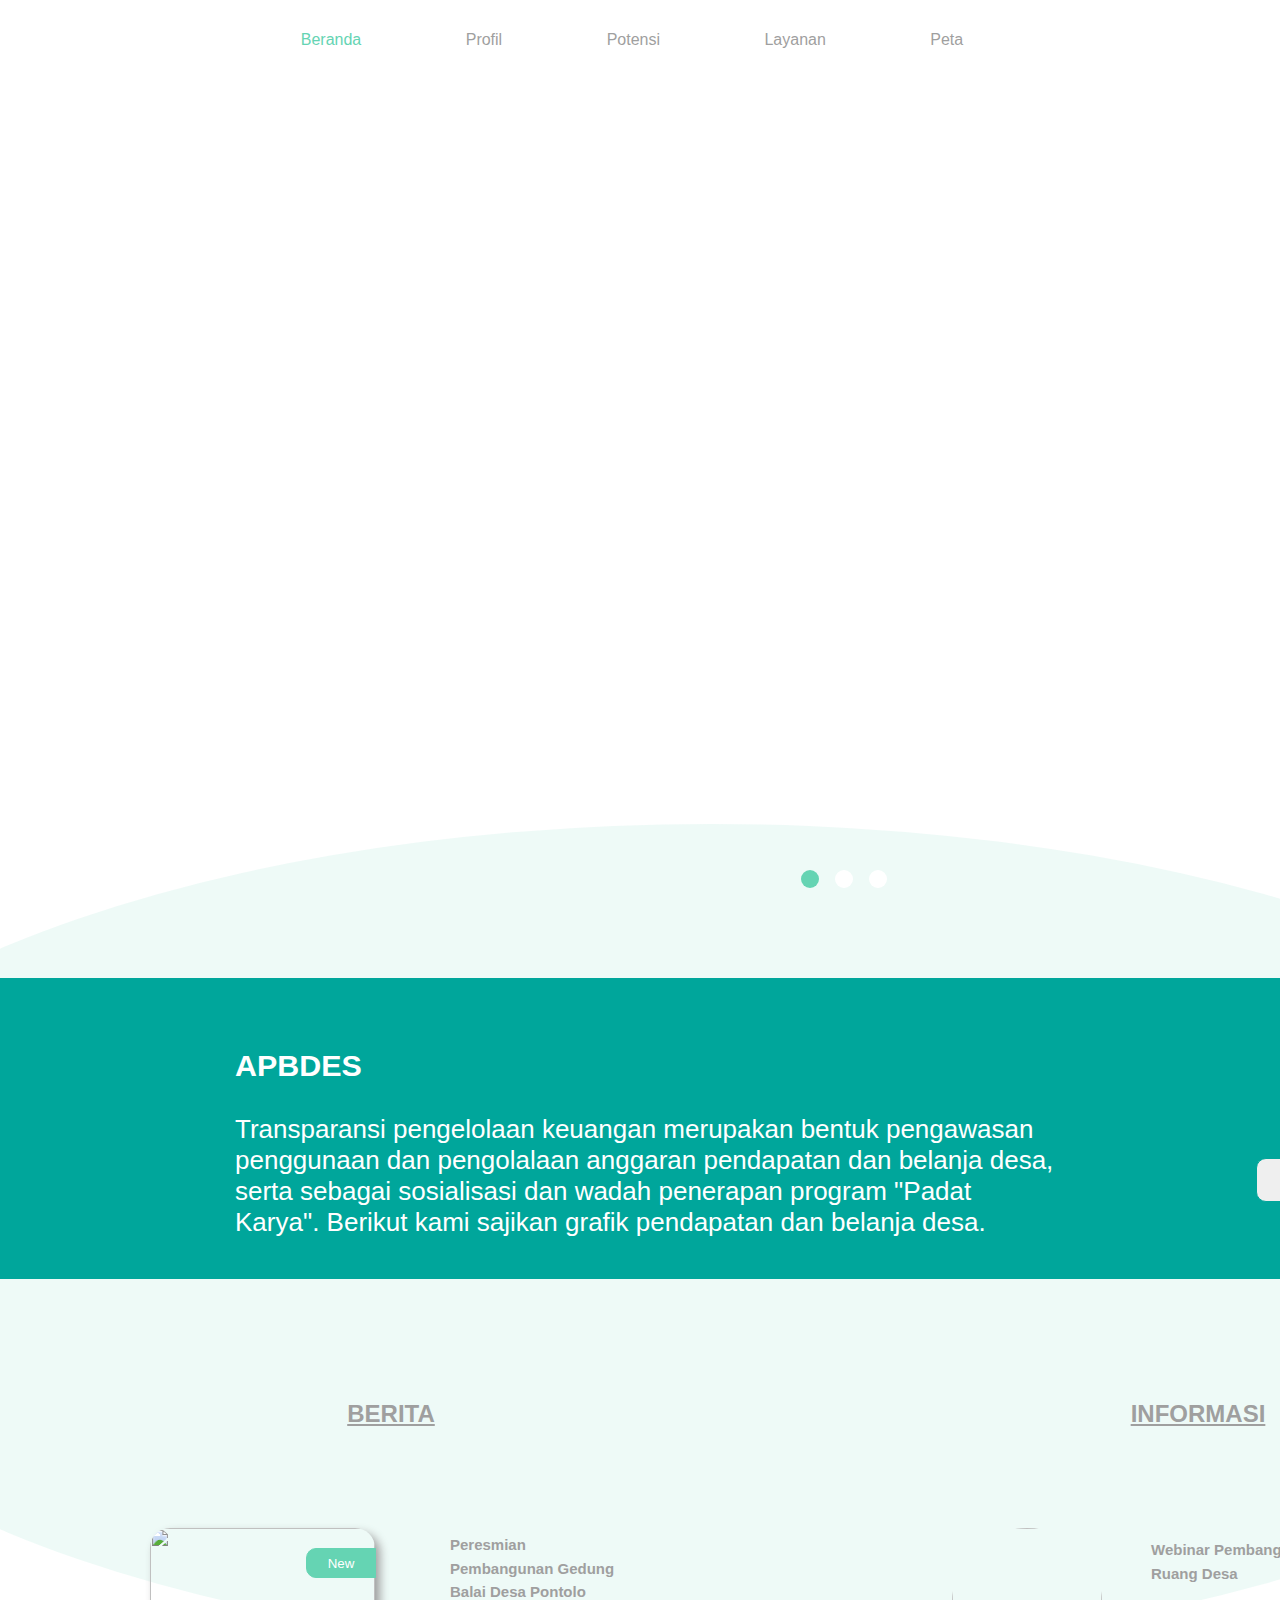
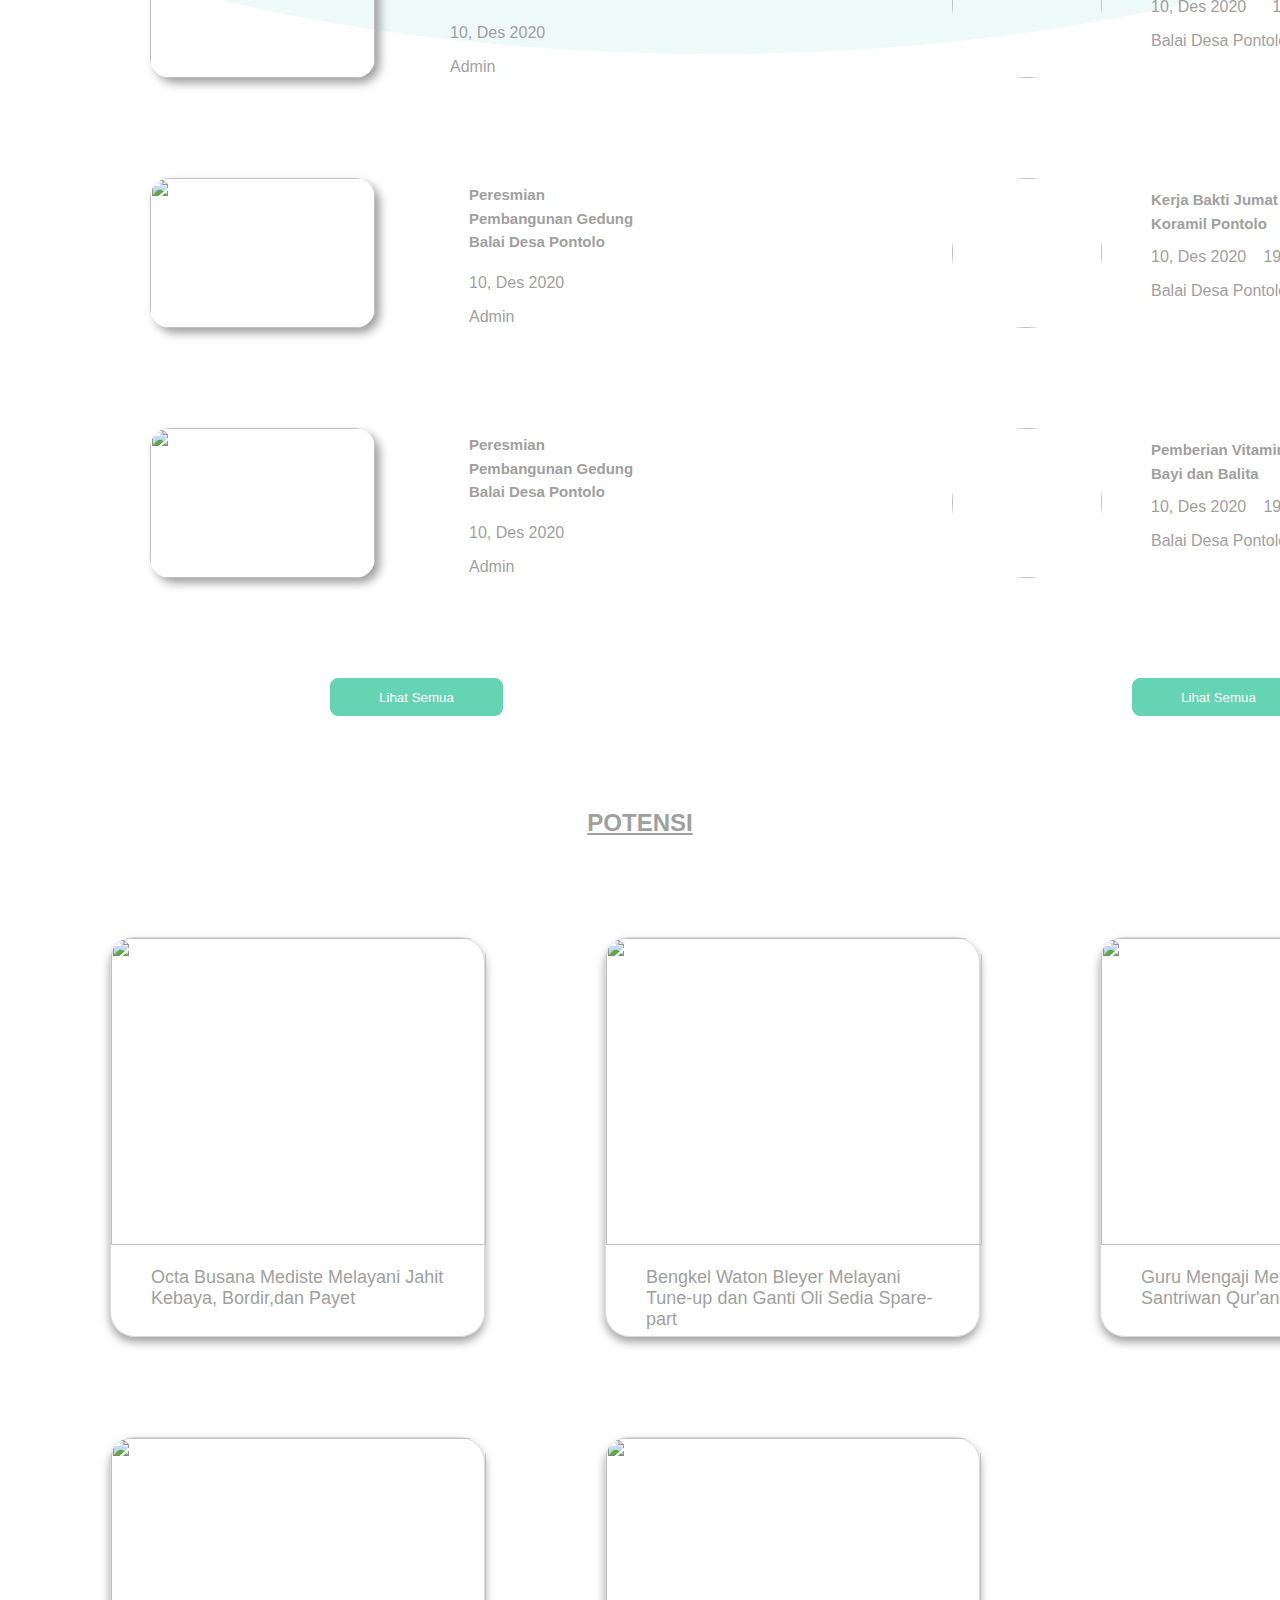
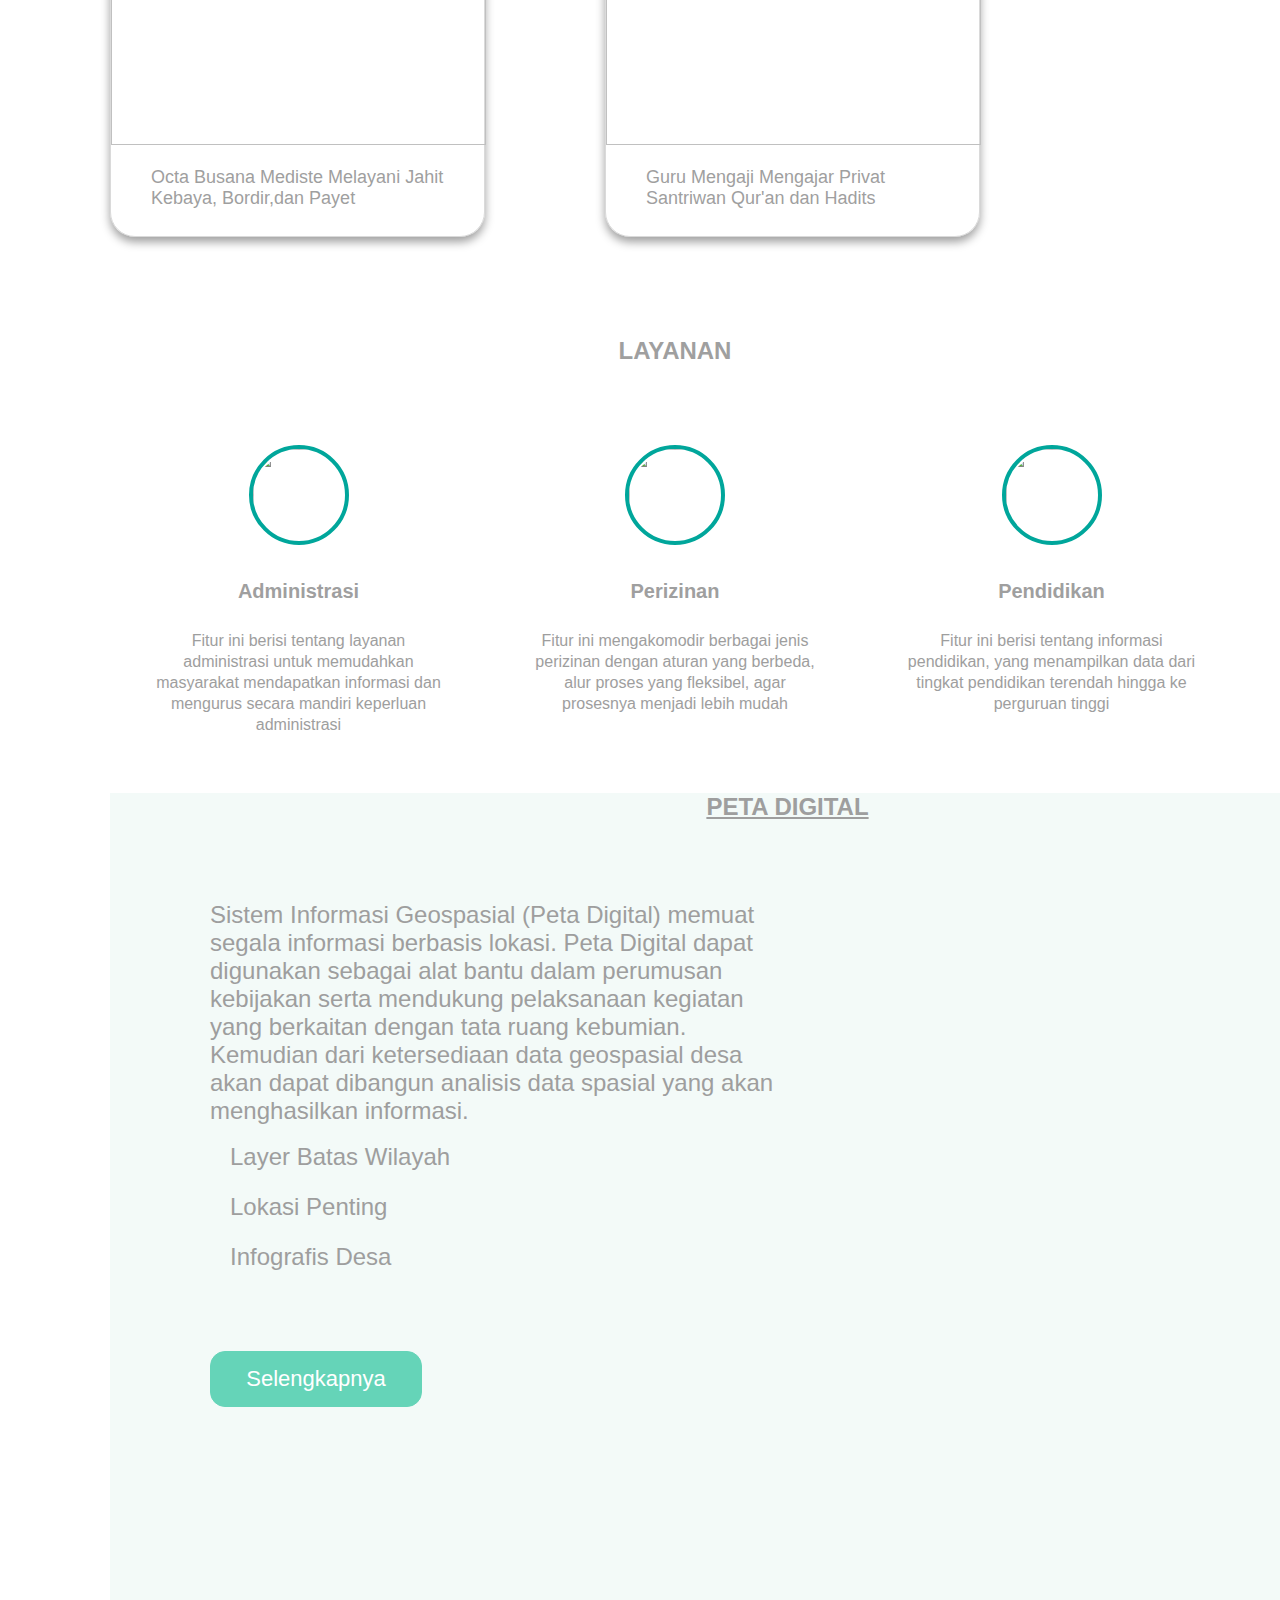
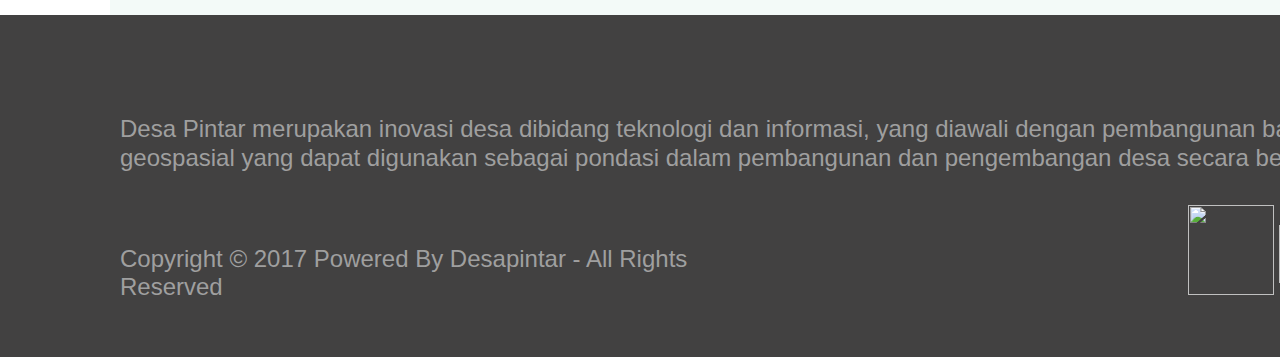
==== index.html @ 2df62ff0 "Update index.html" ====
<!DOCTYPE html>
<html!>
<head>
    <title>Desa Pintar</title>
    <Link rel="stylesheet" href="Desa Pintar.css">
</head>
<body>

    <!-- Bagian navbar -->
    <div class="navbar">
        <div class="logo">
            <img src="Gambar/Desa Pintar.png" alt="">
        </div>
        <div class="list">
            <ul>
                <li><a href="#Beranda"Class="Beranda">Beranda</a></li>
                <li><a href="#Profil">Profil</a></li>
                <li><a href="#Potensi">Potensi</a></li>
                <li><a href="#Layanan">Layanan</a></li>
                <li><a href="#Peta">Peta</a></li>
            </ul>
        </div>
        <div class="tombol">
            <button>login</button>
        </div>      
    </div>
    <div class="Sec Hero">
        <div class="Hero">
            <div class="slider">
                <div class="slide_1"></div>
                <div class="slide_2"></div>
                <div class="slide_3"></div>
        </div>
    </div>
    <div class="Section1">
        <div class="APBDES">
           <h3 >APBDES</h3>
           <section>Transparansi pengelolaan keuangan merupakan bentuk pengawasan penggunaan dan pengolalaan anggaran pendapatan dan belanja desa, serta sebagai sosialisasi dan wadah penerapan program "Padat Karya". Berikut kami sajikan grafik pendapatan dan belanja desa.</section>            
        </div>
        <div class="sidebar">
            <Button>Tampilkan</Button>
        </div>
    </div>
    <div class="elipse"></div></div>
    </div>
    <div class="Section2">
        <div class="sidebar_berita">
            <h2>BERITA</h2>
            <div class="kotak_1">
                <div class="gambar1">
                    <img src="Gambar/Berita.jpg" alt="">
                        <button>New</button>
                </div>
                <div class="teks">
                    <h4>Peresmian Pembangunan Gedung Balai Desa Pontolo</h4>
                    <p>10, Des 2020</p>
                    <p>Admin</p>
                </div>
            </div>
            <div class="kotak_2">
                <div class="gambar2"><img src="Gambar/Berita.jpg" alt=""></div>
                <div class="teks">
                    <h4>Peresmian Pembangunan Gedung Balai Desa Pontolo</h4>
                    <p>10, Des 2020</p>
                    <p>Admin</p>
                </div>
            </div>
            <div class="kotak_3">
                <div class="gambar3"><img src="Gambar/Berita.jpg" alt=""></div>
                <div class="teks">
                    <h4>Peresmian Pembangunan Gedung Balai Desa Pontolo</h4>
                    <p>10, Des 2020</p>
                    <p>Admin</p>
                </div>
            </div>
            <div class="tombol">
                <button>Lihat Semua</button>
            </div>
        </div>
        <div class="sidebar_informasi">
            <h2>INFORMASI</h2>
                <div class="lingkaran_1">
                    <div class="gambar4"><img src="Gambar/Informasi.jpg"></div>
                    <div class="teks">
                        <h4>Webinar Pembangunan Tata Ruang Desa</h4>
                        <div class="waktu">
                            <p>10, Des 2020</p>
                            <p>19.15-23.30 WITA</p>
                        </div>
                        <p>Balai Desa Pontolo</p>
                    </div>  
                </div>
                <div class="lingkaran_2">
                    <div class="gambar5"><img src="Gambar/Informas.jpg" alt=""></div>
                    <div class="teks">
                        <h4>Kerja Bakti Jumat Sehat Bersama Koramil Pontolo</h4>
                        <div class="waktu">
                            <p>10, Des 2020</p>
                            <p>19.15 - 23.30 WITA</p>
                        </div>
                        <p>Balai Desa Pontolo</p>
                    </div>
                </div>
                <div class="lingkaran_3">
                    <div class="gambar6"><img src="Gambar/Informas.jpg" alt=""></div>
                    <div class="teks">
                        <h4>Pemberian Vitamin A dan B12 Bayi dan Balita</h4>
                        <div class="waktu">
                            <p>10, Des 2020</p>
                            <p>19.15 - 23.30 WITA</p>
                        </div>
                        <p>Balai Desa Pontolo</p>
                    </div>
                </div>
                <div class="tombol">
                    <button>Lihat Semua</button>
                </div>
            </div>
        </div>
        <hr>
        <div class="section3">
            <h2>POTENSI</h2>
            <div class="sec3_hero">
                <div class="box_1">
                    <div class="gambar_box1"><img src="Gambar/Jahit Ke1.jpg" alt=""></div>
                    <p>Octa Busana Mediste
                        Melayani Jahit Kebaya, Bordir,dan Payet</p>
                </div>
                <div class="box_2">
                    <div class="gambar_box2"><img src="Gambar/Bengkel.jpg" alt=""></div>
                    <p>Bengkel Waton Bleyer
                        Melayani Tune-up dan Ganti Oli
                        Sedia Spare-part</p>
                </div>
                <div class="box_3">
                    <div class="gambar_box3"><img src="Gambar/Ngaji Ke 2.jpg" alt=""></div>
                    <p>Guru Mengaji 
                        Mengajar Privat Santriwan
                        Qur'an dan Hadits</p>
            </div>
        </div>
        <div class="sec3_hero2">
            <div class="box_4">
                <div class="gambar_box4"><img src="Gambar/Jahit Ke 2.jpg" alt=""></div>
                <p>Octa Busana Mediste
                    Melayani Jahit Kebaya, Bordir,dan Payet</p>
            </div>
            <div class="box_5">
                <div class="gambar_box5"><img src="Gambar/Ngaji Ke 1.jpg" alt=""></div>
                <p>Guru Mengaji 
                    Mengajar Privat Santriwan
                    Qur'an dan Hadits</p>
            </div>
        </div>
    </div>
</body>
</html>
    <div class="section4">
        <h2>LAYANAN</h2>
        <div class="vector">
            <div class="vector_1">
                <img src="Gambar/Dokumen.png" alt="">
                <h4>Administrasi</h4>
                <p>Fitur ini berisi tentang layanan administrasi untuk memudahkan masyarakat mendapatkan informasi dan mengurus secara mandiri keperluan administrasi</p>
            </div>
            <div class="vector_2">
                <img src="Gambar/Checliste 1 (1).png" alt="">
                <h4>Perizinan</h4>
                <p>Fitur ini mengakomodir berbagai jenis perizinan dengan aturan yang berbeda, alur proses yang fleksibel, agar prosesnya menjadi lebih mudah</p>
            </div>
            <div class="vector_3">
                <img src="Gambar/Tv (2).png" alt="">
                <h4>Pendidikan</h4>
                <p>Fitur ini berisi tentang informasi pendidikan, yang menampilkan data dari tingkat pendidikan terendah hingga ke perguruan tinggi</p>
            </div>
        </div>
    </div>
    <div class="section5"> 
        <h2>PETA DIGITAL</h2>
        <div class="isi">
            <div class="sec_teks">
                <P>Sistem Informasi Geospasial (Peta Digital) memuat segala informasi berbasis lokasi. Peta Digital dapat digunakan sebagai alat bantu dalam perumusan kebijakan serta mendukung pelaksanaan kegiatan yang berkaitan dengan tata ruang kebumian. Kemudian dari ketersediaan data geospasial desa akan dapat dibangun analisis data spasial yang akan menghasilkan informasi.</P>
                <div class="layer">
                    <img src="Gambar/Layer.png" alt="">
                    <p>Layer Batas Wilayah</p>
                </div>
                <div class="lokasi">
                    <img src="Gambar/Lokasi.png" alt="">
                    <p>Lokasi Penting</p>
                </div>
                <div class="diagram">
                    <img src="Gambar/Diagram.png" alt="">
                    <p>Infografis Desa</p>
                </div>
                <div class="tombol3">
                    <button>Selengkapnya</button>
                </div>
            </div>
            <div class="peta">
<iframe src="https://www.google.com/maps/embed?pb=!1m18!1m12!1m3!1d15957.801226118483!2d122.84899923124156!3d0.7782093933000455!2m3!1f0!2f0!3f0!3m2!1i1024!2i768!4f13.1!3m3!1m2!1s0x327947a227753b9d%3A0xd382edb2a2adb537!2sMalingkapoto%2C%20Pontolo%2C%20Kec.%20Kwandang%2C%20Kabupaten%20Gorontalo%20Utara%2C%20Gorontalo!5e0!3m2!1sid!2sid!4v1724319582273!5m2!1sid!2sid" width="600" height="450" style="border:0;" allowfullscreen="" loading="lazy" referrerpolicy="no-referrer-when-downgrade"></iframe>
            </div>
        </div>
    </div>
    <div class="footer">
        <div class="foot_1">
            <p>Desa Pintar merupakan inovasi desa dibidang teknologi dan informasi,
                 yang diawali dengan pembangunan basis data geospasial yang dapat digunakan sebagai pondasi dalam pembangunan dan pengembangan desa secara berkelanjutan</p>
        </div>
        <div class="foot_2">
            <div class="foot_teks">
                <p>Copyright © 2017 Powered By Desapintar - All Rights Reserved</p>
            </div>
            <div class="foot_logo">
                <div class="logo1"><img src="Gambar/pngtree-facebook-logo-facebook-icon-png-image_3654755-removebg-preview.png" alt=""></div>
                <div class="logo2"><img src="Gambar/Twitter-removebg-preview.png" alt=""></div>
                <div class="logo3"><img src="Gambar/YT-removebg-preview.png" alt=""></div>
            </div>
        </div>
    </div>             
</body>
</html>
---- Desa Pintar.css ----
/* Gaya dasar untuk body */
        body {
            font-family: Arial, sans-serif;
            margin: 0;
            padding: 0;
        }

        /* Gaya untuk navbar */
        .navbar {
            display: Flex;
            Width: 1440px;
            Height:80Px;
            justify-content: space-between;
        }
        .logo img{
        width: 200px;
        Height: 46.71;
        margin-top: 16Px;
        margin-left: 104Px ;
        }
        
        .list ul li{
            list-style: none;
            display:inline-block;
            margin-top: 15Px;
            height: 26Px;
            margin-right: 100px;
        }
        /* Gaya untuk link dalam navbar */
        .list a {
            font-weight: 400;
            color:#9F9F9F;
            text-decoration: none;
        }

        /* Gaya untuk link login */
        .navbar .tombol button {
            float: right; /* Menempatkan link login di sisi kanan */
            background-color: #65D4B3; /* Warna hijau untuk tombol login */
            color: white;
            border-radius: 10px;
            border: 1Px solid #65D4B3;
            width: 120px;
            height: 47px;
            margin-top: 16px;
            margin-left: 100px;
        }

        /* Gaya untuk link navbar saat dihover */
        .navbar a.Beranda{
            color:#65D4B3;
;
        }

        /* Gaya untuk link login saat dihover */
        .navbar a.login:hover {
            background-color: #45a049;
            color: white;
        }
        body{
            margin: 0;
            padding: 0;
        }
        
        .Hero{
            width: 1512px;
            height: 898px;
            background-image: url(/Gambar/Desa.jpg);
            display: inline-block;
        }
        
        .slider{
            width: 86px;
            height: 18px;
            margin-top:790px;
            margin-left: 53%;
            z-index: 5;
            display: flex;
            justify-content: space-between;
        }
        
        .slider .slide_1{
            height: 18px;
            width: 18px;
            border-radius: 50%;
            background-color:#65D4B3;
        }
        
        .slider .slide_2{
            height: 18px;
            width: 18px;
            border-radius: 50%;
            background-color:white;
        }
        
        .slider .slide_3{
            height: 18px;
            width: 18px;
            border-radius: 50%;
            background-color: white;
        }
        body{
            margin: 0;
            padding: 0;
        }
        
        .Section1{
            height: 301px;
            width: 1756px;
            background-color:#00A69B;
            display: flex;
            justify-content: space-between;
        }
        
        .APBDES{
            float: left;
            height: 188px;
            width: 824px;
            margin-left: 235px;
            margin-top: 40px;
            color: white;
            font-family: Arial, Helvetica, sans-serif;
            font-size: 26Px;
            line-height: 30,47px;
        }
        
        .sidebar{
            width:500px;
        }
        
        .sidebar Button{
            margin-top: 180px;
            width: 187px;
            height: 44px;
            border-radius: 10px;
            color: #00A69B;
            border: 1px solid #00A69B;
        }
        
        .elipse{
            width: 1990px;
            height: 830px;
            border-radius: 50%;
            background-color: #65D4B3;
            margin-left: -284px;
            margin-top: -455px;
            position: relative;
            z-index: -99;
            overflow: hidden;
            opacity: 11%;
            position: absolute;
        }
        *{
            box-sizing: border-box;
        }
        
        .Section2{
            width: 109px;
            height: 46px;
            display: flex;
            justify-content: space-between;
        }
        
        .sidebar_berita{
            margin-left: 150px;
            margin-top: 300px;
        }
        
        .sidebar_berita h2{
            text-decoration: underline;
            text-align: center;
            color: #9F9F9F;
            margin-bottom: 100px;
        }
        
        .sidebar_berita .kotak_1, .kotak_2, .kotak_3{
            margin-bottom: 100px;
        }
        
        .kotak_1{
            width: 482px;
            height: 150px;
            display: flex;
            justify-content: space-between;
        }
        
        .kotak_2{
            width: 482px;
            height: 150px;
            display: flex;
            justify-content: space-between;
        }
        
        .kotak_3{
            width: 482px;
            height: 150px;
            display: flex;
            justify-content: space-between;
        }
        
        .kotak_1 .gambar1 img{
            height: 150px;
            width: 225px;
            border-radius: 20px;
            box-shadow: 5px 5px 10px #9F9F9F;
            position: absolute;
        }
        
        .gambar1 button{
            width: 70px;
            height: 30px;
            border-radius: 10px 0px 0px 10px;
            position: absolute;
            margin-top: 20px;
            margin-left: 156px;
            color: white;
            background: #65D4B3;
            border: 1px solid #65D4B3;
        }
        
        .kotak_1 .teks{
            display: inline-block;
            width: 350px;
            margin-left: 300px;
            color: #9F9F9F;
        }
        
        .kotak_1 h4{
            width: 180px;
            line-height: 23.44px;
            margin-top: 5px;
            margin-right: 5;
            font-size: 15px;
        }
        
        .teks p{
            margin-right: 10 px;
        }
        
        .kotak_2 h4{
            width: 180px;
            line-height: 23.44px;
            margin-top: 5px;
            margin-right: 5px;
            font-size: 15px;
        }
        
        .kotak_2 .teks{
            display: inline-block;
            width: 160px;
            height: 150px;
            margin-right: 3px;
            color: #9F9F9F;
        }
        
        .kotak_3 h4{
            width: 180px;
            line-height: 23.44px;
            margin-top: 5px;
            margin-right: 5px;
            font-size: 15px;
        }
        
        .kotak_3 .teks{
            display: inline-block;
            width: 160px;
            height: 150px;
            margin-right: 3px;
            color: #9F9F9F;
        }
        
        .kotak_2 .gambar2 img{
            height: 150px;
            width: 225px;
            border-radius: 20px;
            box-shadow: 5px 5px 10px #9F9F9F;
        }
        
        .kotak_3 .gambar3 img{
            height: 150px;
            width: 225px;
            border-radius: 20px;
            box-shadow: 5px 5px 10px #9F9F9F;
        }
        
        .sidebar_informasi{
            margin-left: 320px;
            margin-top: 300px;
        }
        
        .sidebar_informasi .lingkaran_1,.lingkaran_2,.lingkaran_3{
            margin-bottom: 100px;
        }
        
        
        .sidebar_informasi h2{
            text-decoration: underline;
            text-align: center;
            color: #9F9F9F;
            margin-bottom: 100px;
        }
        
        .lingkaran_1{
            width: 492px;
            height: 150px;
            display: flex;
            justify-content: space-between;
        }
        
        .lingkaran_2{
            width: 492px;
            height: 150px;
            display: flex;
            justify-content: space-between;
        }
        
        .lingkaran_3{
            width: 492px;
            height: 150px;
            display: flex;
            justify-content: space-between;
        }
        
        .lingkaran_1 .gambar4 img{
            height: 150px;
            width: 150px;
            border-radius: 50%;
            box-shadow: 10px;
        }
        
        .lingkaran_2 .gambar5 img{
            height: 150px;
            width: 150px;
            border-radius: 50%;
            box-shadow: 10px;
        }
        
        .lingkaran_3 .gambar6 img{
            height: 150px;
            width: 150px;
            border-radius: 50%;
            box-shadow: 10px;
        }
        
        .lingkaran_1 h4{
            width: 240px;
            height: 60px;
            line-height: 23.44px;
            margin-top: 10px;
            margin-bottom: 0;
            font-size: 15px;
        }
        
        
        .lingkaran_1 .teks{
            display: inline-block;
            width: 290px;
            height: 150px;
            margin-right: 3px;
            color: #9F9F9F;
        }
        
        .lingkaran_2 h4{
            width: 240px;
            height: 60px;
            line-height: 23.44px;
            margin-top: 10px;
            margin-bottom: 0px;
            font-size: 15px;
        }
        
        .lingkaran_2 .teks{
            display: inline-block;
            width: 290px;
            height: 150px;
            margin-right: 3px;
            color: #9F9F9F;
        }
        
        .lingkaran_3 h4{
            width: 240px;
            height: 60px;
            line-height: 23.44px;
            margin-top: 10px;
            margin-bottom: 0;
            font-size: 15px;
        }
        
        .lingkaran_3 .teks{
            display: inline-block;
            width: 290px;
            height: 150px;
            margin-right: 3px;
            color: #9F9F9F;
        }
        .lingkaran_1 .waktu{
            display: flex;
            width: 250px;
            margin-top: 0;
            justify-content: space-between;
        }
        
        .lingkaran_2 .waktu{
            display: flex;
            width: 250px;
            margin-top: 0;
            justify-content: space-between;
        }
        
        .lingkaran_3 .waktu{
            display: flex;
            width: 250px;
            margin-top: 0;
            justify-content: space-between;
        }
        
        .lingkaran_1 .waktu p{
            margin: 0;
        }
        
        .lingkaran_2 .waktu p{
            margin: 0;
        }
        
        .lingkaran_3 .waktu p{
            margin: 0;
        }
        
        .lingkaran_1 p{
            margin-left: 0;
        }
        
        .lingkaran_2 p{
            margin-left: 0;
        }
        
        .lingkaran_3 p  {
            margin-left: 0;
        }
        
        .tombol button{
            border-radius: 8px;
            width: 173px;
            height: 38px;
            color: white;
            background: #65D4B3;
            border: 1px solid #65D4B3;
            margin-left: 180px;
            margin-bottom: 300px;
        }

        hr{
            height: 3px;
            width:85%;
            align-items: center;
            background-color: #9F9F9F;
            border-radius: 5px;
            margin-top: 80px;

        }
        
        .section3{
            margin-top: 1200px;
        }
        
        .section3 .sec3_hero{
            margin: 20px;
            display: flex;
            width: 1335px;
            justify-content: space-between;
        }
        
        .section3 .sec3_hero2{
            margin: 20px;
            display: flex;
            width: 1335px;
            margin-top: 100px;
        }
        
        .section3 h2{
            text-decoration: underline;
            text-align: center;
            color: #9F9F9F;
            margin-bottom: 100px ;
        }
        
        .box_1{
            width: 375px;
            height: 400px;
            border: 1px solid rgba(196, 196, 196,0.62);
            border-radius: 25px;
            box-shadow: 0px 5px 10px #9F9F9F;
            margin-left: 90px;
        }
        
        .box_2{
            width: 375px;
            height: 400px;
            border: 1px solid rgba(196, 196, 196,0.62);
            border-radius: 25px;
            box-shadow: 0px 5px 10px #9F9F9F;
            margin-left: 120px;
        }
        
        .box_3{
            width: 375px;
            height: 400px;
            border: 1px solid rgba(196, 196, 196,0.62);
            border-radius: 25px;
            box-shadow: 0px 5px 10px #9F9F9F;
            margin-left: 120px;
        }
        
        .box_4{
            width: 375px;
            height: 400px;
            border: 1px solid rgba(196, 196, 196,0.62);
            border-radius: 25px;
            box-shadow: 0px 5px 10px #9F9F9F;
            margin-left: 90px;
        }
        
        .box_5{
            width: 375px;
            height: 400px;
            border: 1px solid rgba(196, 196, 196,0.62);
            margin-left: 105px;
            border-radius: 25px;
            box-shadow: 0px 5px 10px #9F9F9F;
            margin-left: 120px;
        }
        
        .box_1 img{
            width: 375px;
            height: 307px;
            border-radius: 20px 20px 0px 0px;
        }
        
        .box_2 img{
            width: 376px;
            height: 307px;
            border-radius: 20px 20px 0px 0px;
        }
        
        .box_3 img{
            width: 375px;
            height: 307px;
            border-radius: 20px 20px 0px 0px;
        }
        
        .box_4 img{
            width: 375px;
            height: 307px;
            border-radius: 20px 20px 0px 0px;
        }
        
        .box_5 img{
            width: 375px;
            height: 307px;
            border-radius: 20px 20px 0px 0px;
        }
        
        .section3 p{
            width: 297px;
            height: 66px;
            align-items: center;
            line-height: 21px;
            margin-left: 40px;
            color: #9F9F9F;
            font-size: 18px;
        }
        .section4{
            margin-top: 100px;
            margin-left: 70px;
        }
        
        .section4 h2{
             color: #9F9F9F;
             text-align: center;
        }
        
        .vector{
            display: flex;
            align-items: center;
            justify-content: space-between;
            margin: 80px;
        }
        
        .vector_1 img{
            height: 100px;
            width: 100px;
            border: 4px solid #00A69B;
            border-radius: 50%;
        }
        
        .vector_2 img{
            height: 100px;
            width: 100px;
            border: 4px solid #00A69B;
            border-radius: 50%;
        }
        
        .vector_3 img{
            height: 100px;
            width: 100px;
            border: 4px solid #00A69B;
            border-radius: 50%;
        }
        
        .vector_1{
            height: 268px;
            width: 297px;
            text-align: center;
            margin-top: 0px;
        }
        
        .vector_2{
            height: 268px;
            width: 297px;
            text-align: center;
            margin-top: 0px;
        }
        
        .vector_3{
            height: 268px;
            width: 297px;
            text-align: center;
            margin-top: 0px;
        } 
        
        .vector h4{
            text-align: center;
            color:#9F9F9F;
            font-size: 20px;
        }
        
        .vector p{
            height: 108px;
            width: 297px; 
            text-align: center;
            line-height: 21.09px;
            color: #9E9E9E;
        }
        .section5{
            width: 1355px;
            height: 822px;
            background-color: rgba(142, 214, 192, 0.11);
            margin-left: 110px;
        }
        
        .section5 h2{
            text-decoration: underline;
            text-align: center;
            color: #9E9E9E;
        }
        
        .section5 .isi{
            display: flex;
            width:  1355px;
            height: 822px;
            justify-content: space-between;
            margin-top: 80px;
        }
        
        .sec_teks p{
            width: 564px;
            height: 230px;
            font-size: 24px;
            margin-left: 100px;
            margin-top: 0;
            margin-bottom: 0;
            color: #9E9E9E;
        }
        
        .layer{
            display: flex;
            width: 20;
            height: 30px;
            margin-left: 100px;
        }
        
        .lokasi{
            display: flex;
            width: 20;
            height: 30px;
            margin-left: 100px;
            margin-top: 20px;
        }
        
        .diagram{
            display: flex;
            width: 20;
            height: 30px;
            margin-left: 100px;
            margin-top: 20px;
        }
             
        .layer p{
            width: 233px;
            height: 24px;
            margin-top: 12px;
            margin-left: 20px;
        }
        
        .lokasi p{
            width: 233px;
             height: 24px;
            margin-top: 12px;
            margin-left: 20px;
        }
        
        .diagram p{
            width: 233px;
            height: 24px;
            margin-top: 12px;
            margin-left: 20px;
        }
        
        .tombol3 button{
            height: 56px;
            width: 212px;
            color: white;
            background: #65D4B8;
            border: 1PX solid #65D4B8;
            border-radius: 15px;
            margin-left: 100px;
            margin-top: 90px;
            font-size: 22px;
        }
        .peta iframe{
            border-radius: 25px;
            margin-right: 80px;
            width: 535px;
            height: 535px;
        }

        
        .footer{
            background: #424141;
            height: 342px;
            width: 1568px;
            display: inline-block;
        }
        
        .foot_1 p{
            width: 1300px;
            height: 90px;
            color: #9F9F9F;
            line-height: 28.13px;
            margin-left: 120px;
            margin-top: 100px;
            margin-bottom: 0;
            font-size: 24px;
        }
        
        .foot_2{
            display: flex;
            justify-content: space-between;
        }
        
        .foot_2 .foot_teks p{
            width: 674px;
            height: 28px;
            margin-top: 40px;
            margin-left: 120px;
            color: #9F9F9F;
            font-size: 24px;
        }
        
        .foot_2 .foot_logo{
            margin-top: 0;
            width: 250px;
            height: 70px;
            margin-right: 130px;
            display: flex;
            justify-content: space-between;
        }
        
        .foot_logo .logo1 img{
            width: 86px;
            height:90px ;
        }
        
        .foot_logo .logo2 img{
            width: 55px;
            height: 58px;
            margin-top: 20px;
            margin-right: 20px;
        }
        
        .foot_logo .logo3 img{
            width: 60px;
            height: 58px;
            margin-top: 20px;
            margin-right: 20px;
        }
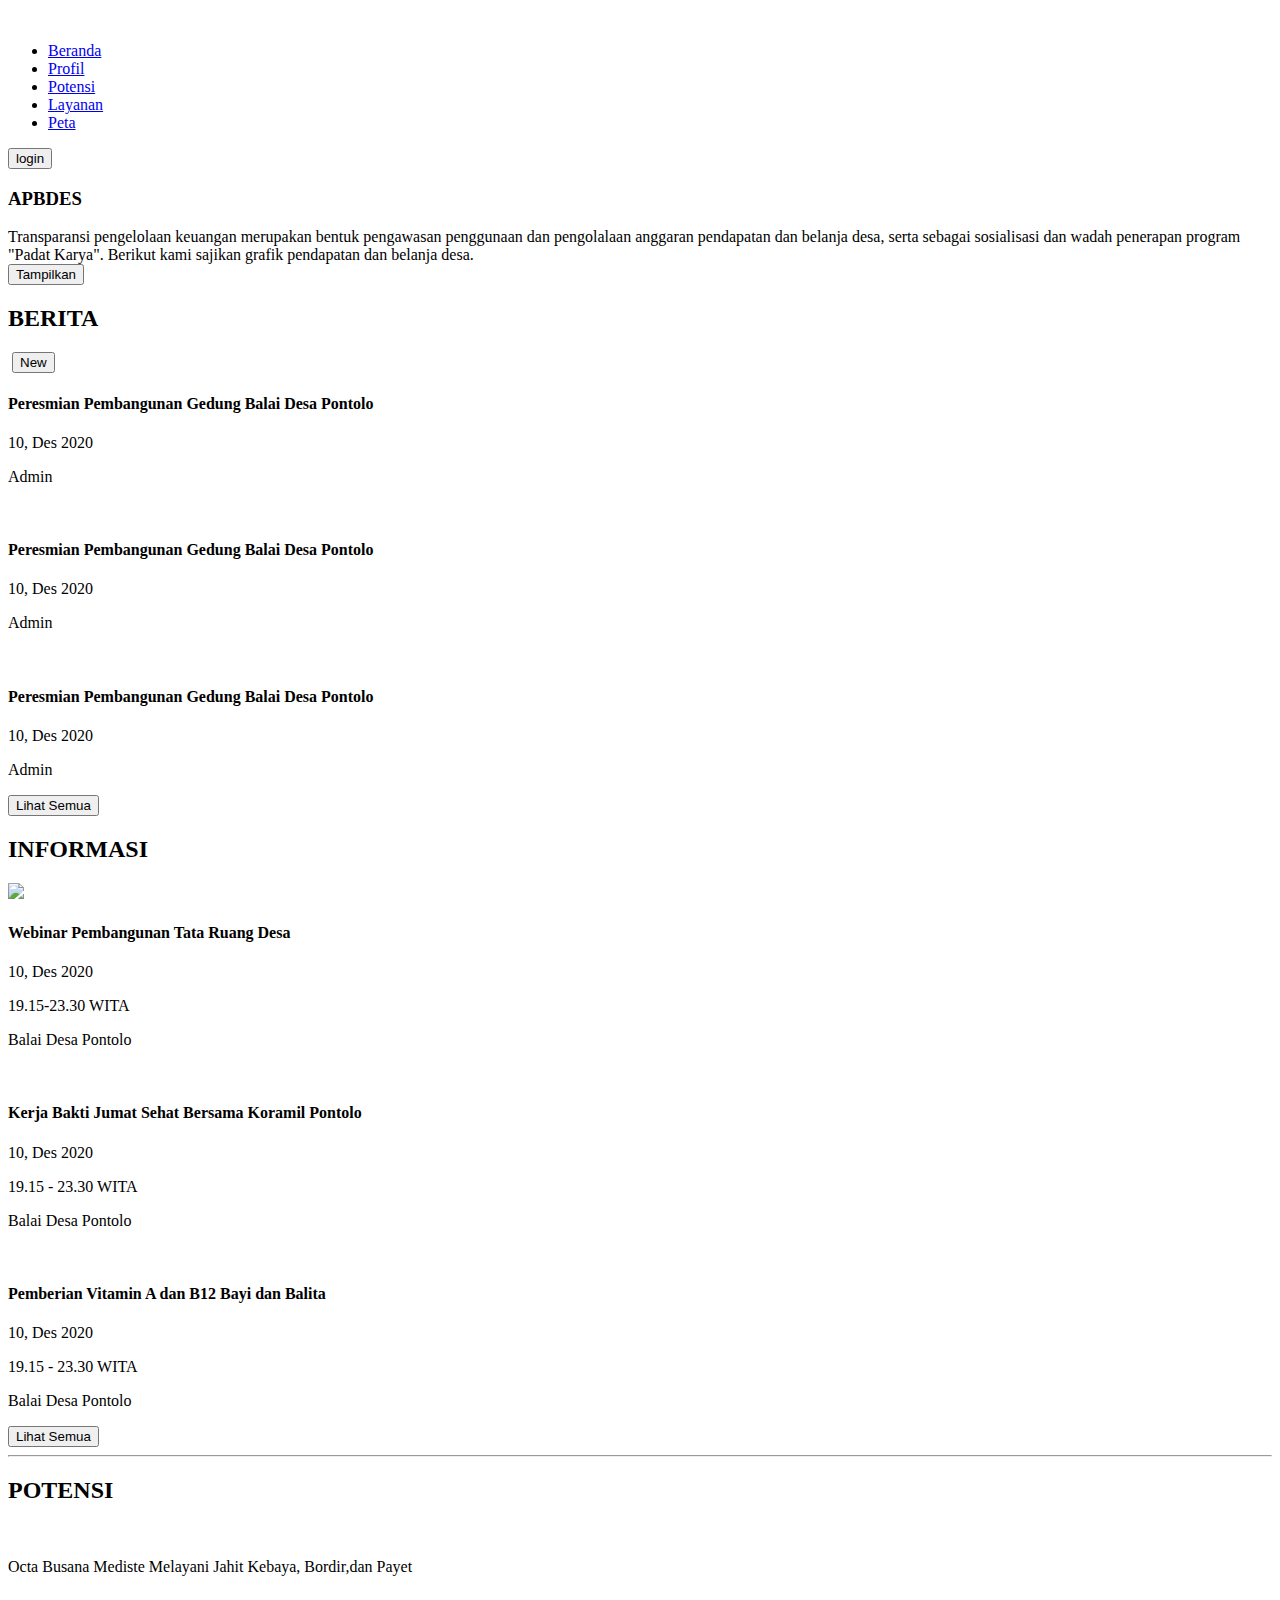
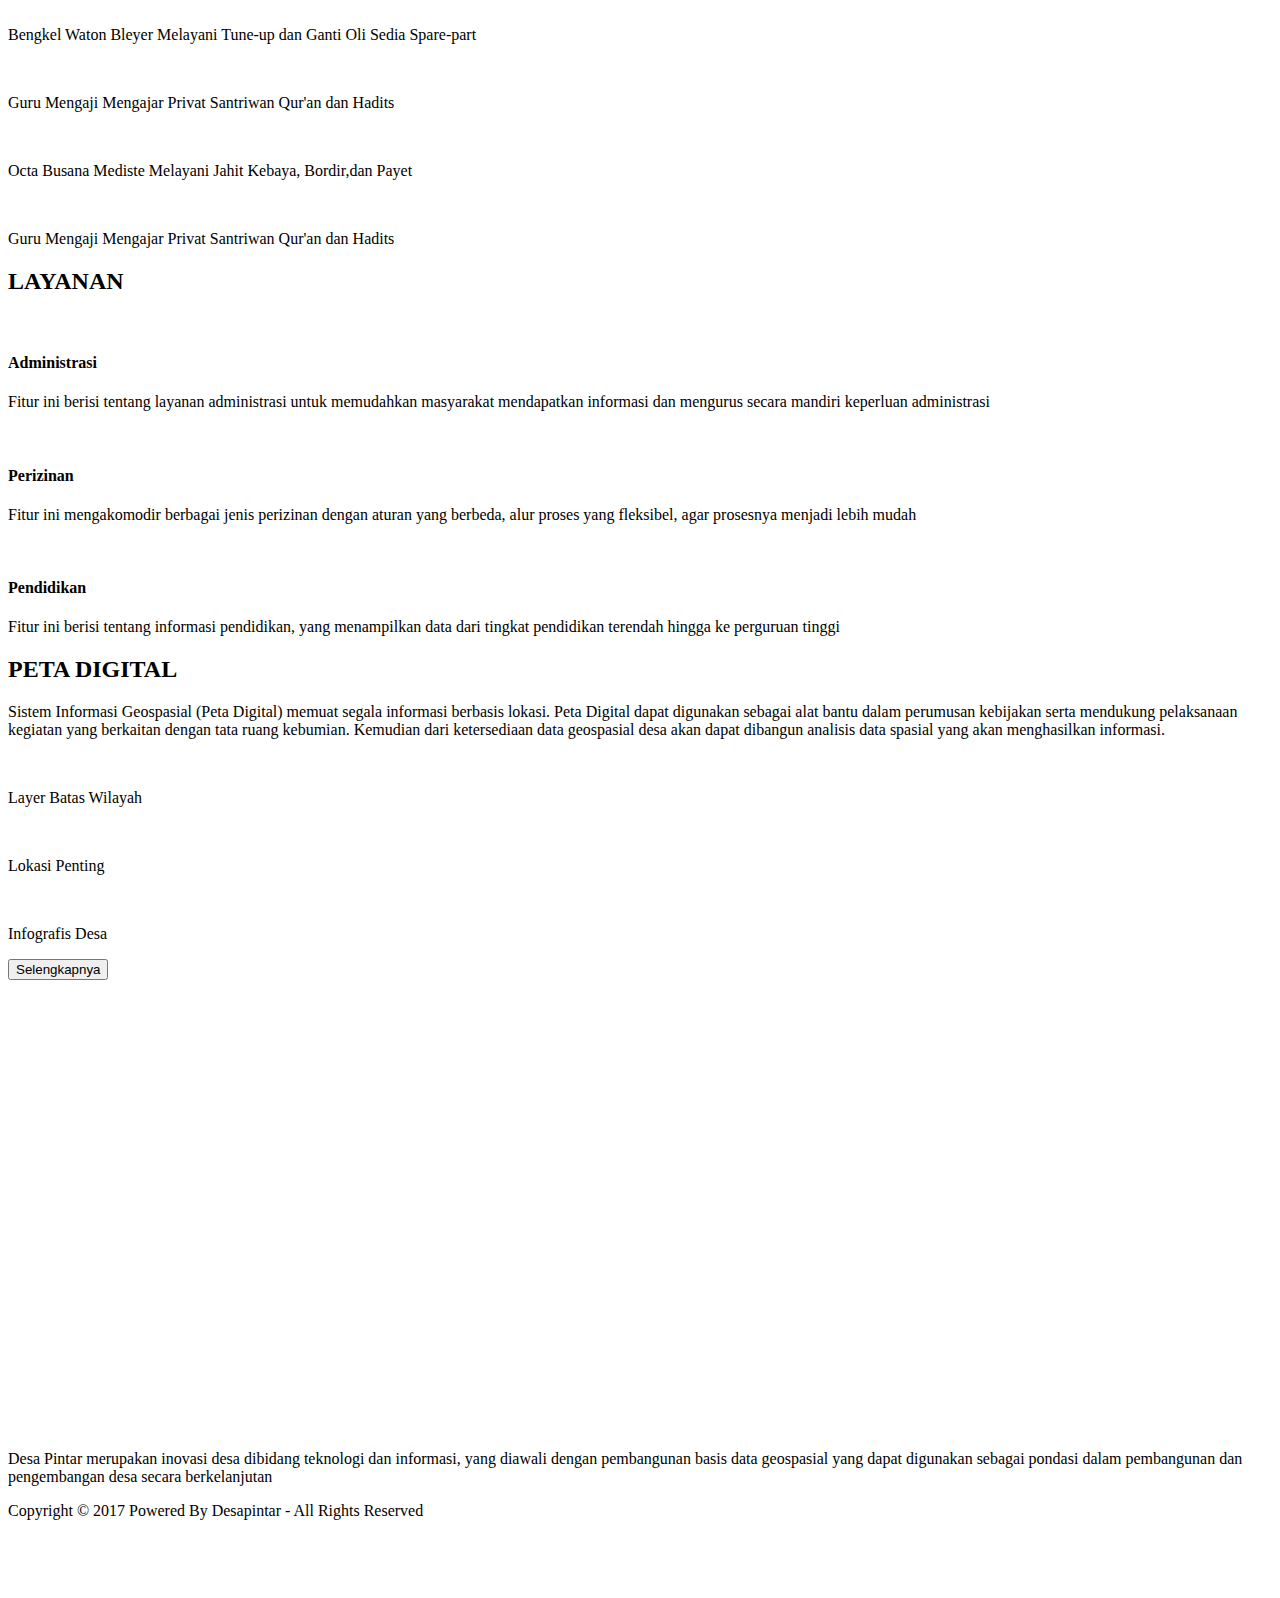
==== commit 3cb5bf62: "Update index.html" ====
--- a/index.html
+++ b/index.html
@@ -2,7 +2,7 @@
 <html!>
 <head>
     <title>Desa Pintar</title>
-    <Link rel="stylesheet" href="Desa Pintar.css">
+    <Link rel="stylesheet" href="index.css">
 </head>
 <body>
 
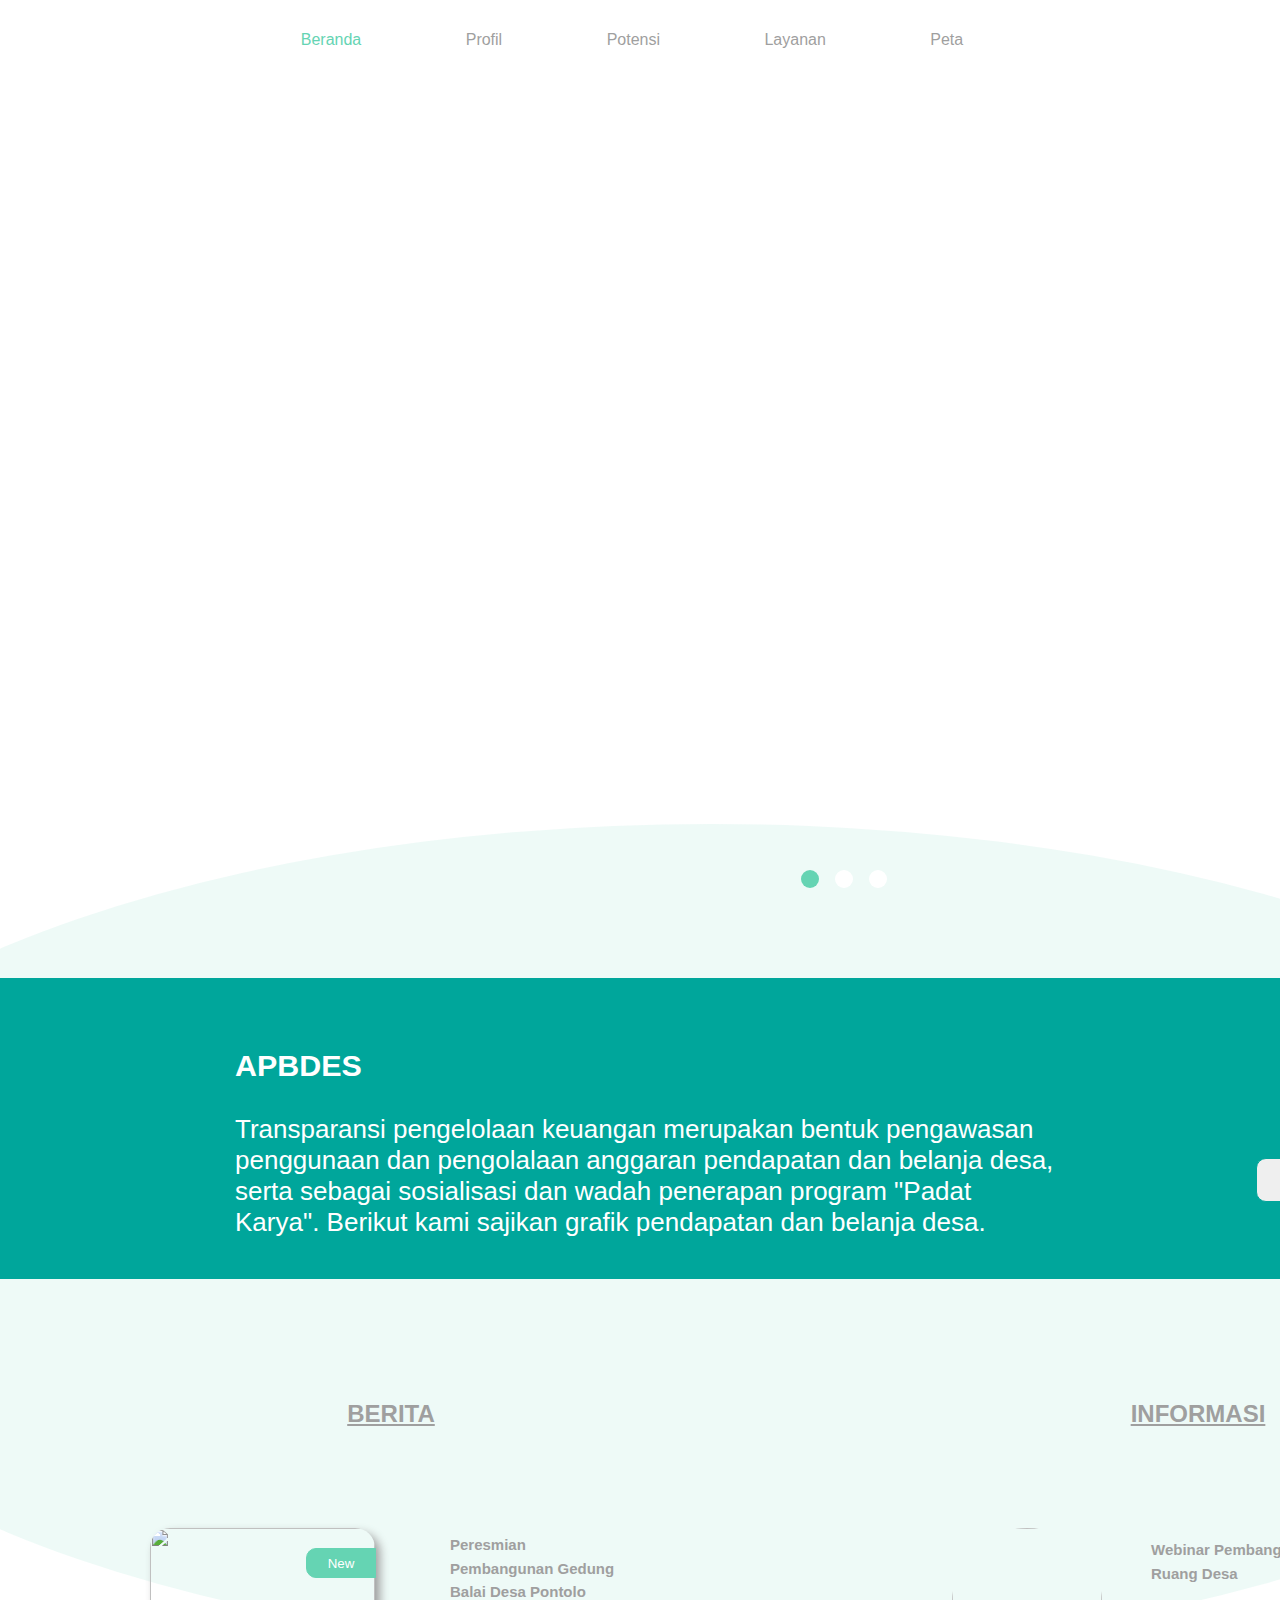
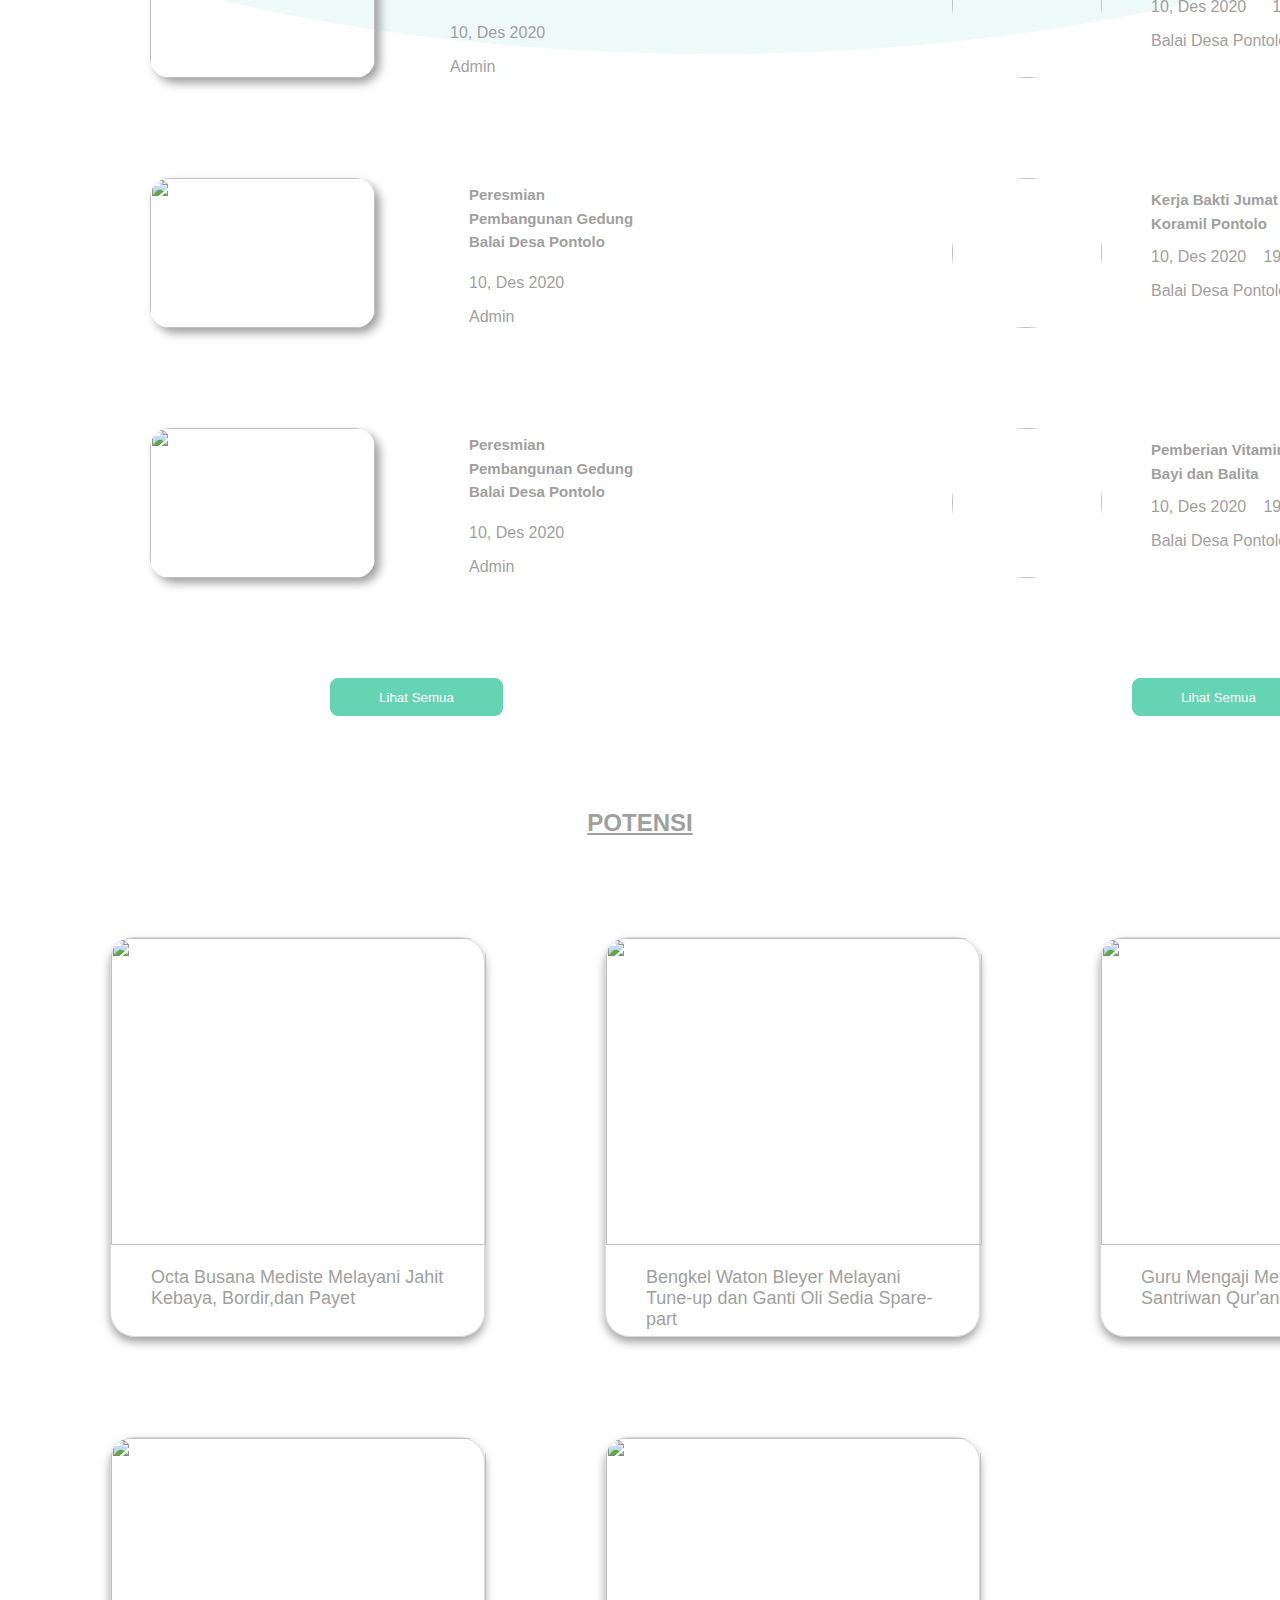
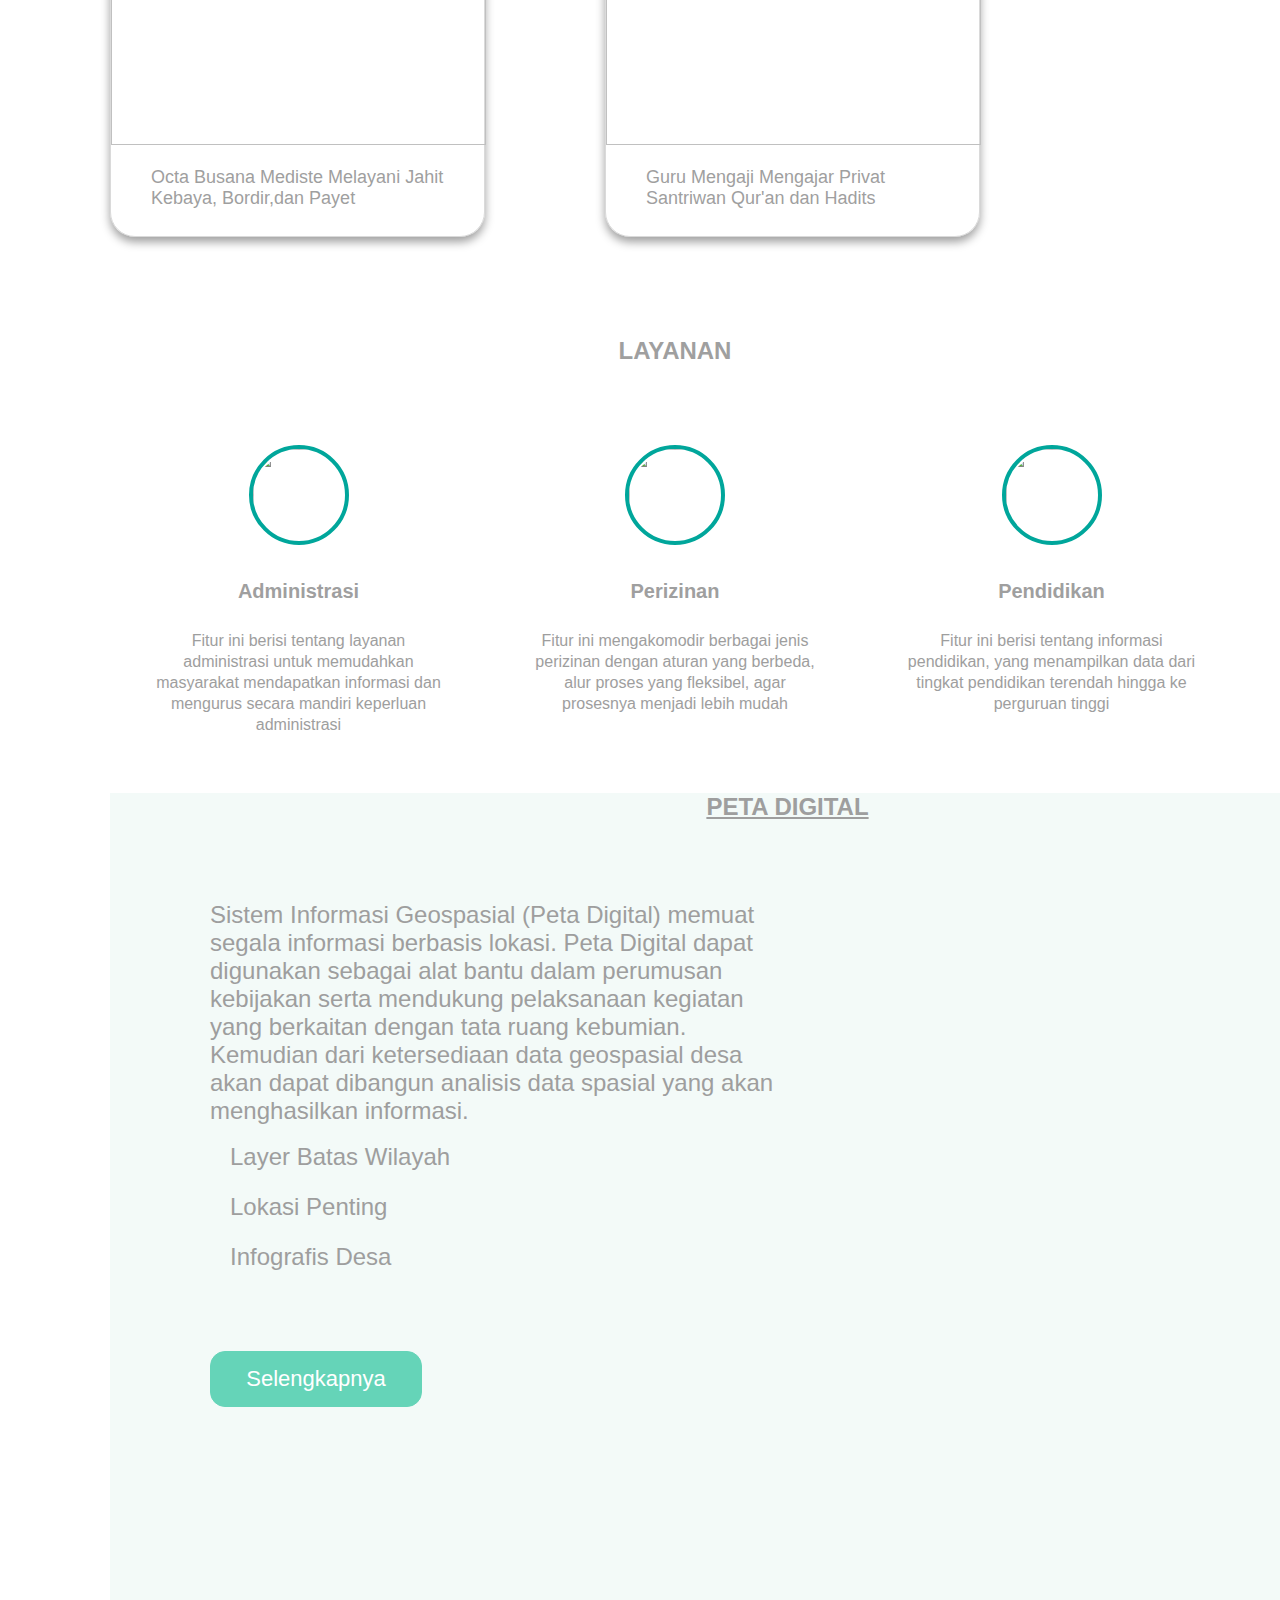
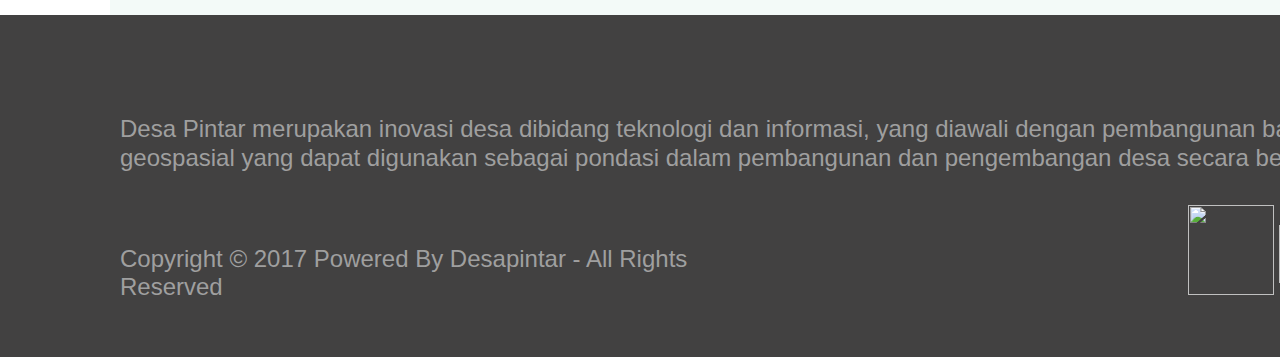
==== commit 9bbf2fb8: "Update index.html" ====
--- a/index.html
+++ b/index.html
@@ -2,7 +2,7 @@
 <html!>
 <head>
     <title>Desa Pintar</title>
-    <Link rel="stylesheet" href="index.css">
+    <Link rel="stylesheet" href="Desapintar_1.css">
 </head>
 <body>
 
--- a/Desapintar_1.css
+++ b/Desapintar_1.css
@@ -0,0 +1,795 @@
+        /* Gaya dasar untuk body */
+        body {
+            font-family: Arial, sans-serif;
+            margin: 0;
+            padding: 0;
+        }
+
+        /* Gaya untuk navbar */
+        .navbar {
+            display: Flex;
+            Width: 1440px;
+            Height:80Px;
+            justify-content: space-between;
+        }
+        .logo img{
+        width: 200px;
+        Height: 46.71;
+        margin-top: 16Px;
+        margin-left: 104Px ;
+        }
+        
+        .list ul li{
+            list-style: none;
+            display:inline-block;
+            margin-top: 15Px;
+            height: 26Px;
+            margin-right: 100px;
+        }
+        /* Gaya untuk link dalam navbar */
+        .list a {
+            font-weight: 400;
+            color:#9F9F9F;
+            text-decoration: none;
+        }
+
+        /* Gaya untuk link login */
+        .navbar .tombol button {
+            float: right; /* Menempatkan link login di sisi kanan */
+            background-color: #65D4B3; /* Warna hijau untuk tombol login */
+            color: white;
+            border-radius: 10px;
+            border: 1Px solid #65D4B3;
+            width: 120px;
+            height: 47px;
+            margin-top: 16px;
+            margin-left: 100px;
+        }
+
+        /* Gaya untuk link navbar saat dihover */
+        .navbar a.Beranda{
+            color:#65D4B3;
+        }
+
+        /* Gaya untuk link login saat dihover */
+        .navbar a.login:hover {
+            background-color: #45a049;
+            color: white;
+        }
+        body{
+            margin: 0;
+            padding: 0;
+        }
+        
+        .Hero{
+            width: 1512px;
+            height: 898px;
+            background-image: url(/Gambar/Desa.jpg);
+            display: inline-block;
+        }
+        
+        .slider{
+            width: 86px;
+            height: 18px;
+            margin-top:790px;
+            margin-left: 53%;
+            z-index: 5;
+            display: flex;
+            justify-content: space-between;
+        }
+        
+        .slider .slide_1{
+            height: 18px;
+            width: 18px;
+            border-radius: 50%;
+            background-color:#65D4B3;
+        }
+        
+        .slider .slide_2{
+            height: 18px;
+            width: 18px;
+            border-radius: 50%;
+            background-color:white;
+        }
+        
+        .slider .slide_3{
+            height: 18px;
+            width: 18px;
+            border-radius: 50%;
+            background-color: white;
+        }
+        body{
+            margin: 0;
+            padding: 0;
+        }
+        
+        .Section1{
+            height: 301px;
+            width: 1756px;
+            background-color:#00A69B;
+            display: flex;
+            justify-content: space-between;
+        }
+        
+        .APBDES{
+            float: left;
+            height: 188px;
+            width: 824px;
+            margin-left: 235px;
+            margin-top: 40px;
+            color: white;
+            font-family: Arial, Helvetica, sans-serif;
+            font-size: 26Px;
+            line-height: 30,47px;
+        }
+        
+        .sidebar{
+            width:500px;
+        }
+        
+        .sidebar Button{
+            margin-top: 180px;
+            width: 187px;
+            height: 44px;
+            border-radius: 10px;
+            color: #00A69B;
+            border: 1px solid #00A69B;
+        }
+        
+        .elipse{
+            width: 1990px;
+            height: 830px;
+            border-radius: 50%;
+            background-color: #65D4B3;
+            margin-left: -284px;
+            margin-top: -455px;
+            position: relative;
+            z-index: -99;
+            overflow: hidden;
+            opacity: 11%;
+            position: absolute;
+        }
+        *{
+            box-sizing: border-box;
+        }
+        
+        .Section2{
+            width: 109px;
+            height: 46px;
+            display: flex;
+            justify-content: space-between;
+        }
+        
+        .sidebar_berita{
+            margin-left: 150px;
+            margin-top: 300px;
+        }
+        
+        .sidebar_berita h2{
+            text-decoration: underline;
+            text-align: center;
+            color: #9F9F9F;
+            margin-bottom: 100px;
+        }
+        
+        .sidebar_berita .kotak_1, .kotak_2, .kotak_3{
+            margin-bottom: 100px;
+        }
+        
+        .kotak_1{
+            width: 482px;
+            height: 150px;
+            display: flex;
+            justify-content: space-between;
+        }
+        
+        .kotak_2{
+            width: 482px;
+            height: 150px;
+            display: flex;
+            justify-content: space-between;
+        }
+        
+        .kotak_3{
+            width: 482px;
+            height: 150px;
+            display: flex;
+            justify-content: space-between;
+        }
+        
+        .kotak_1 .gambar1 img{
+            height: 150px;
+            width: 225px;
+            border-radius: 20px;
+            box-shadow: 5px 5px 10px #9F9F9F;
+            position: absolute;
+        }
+        
+        .gambar1 button{
+            width: 70px;
+            height: 30px;
+            border-radius: 10px 0px 0px 10px;
+            position: absolute;
+            margin-top: 20px;
+            margin-left: 156px;
+            color: white;
+            background: #65D4B3;
+            border: 1px solid #65D4B3;
+        }
+        
+        .kotak_1 .teks{
+            display: inline-block;
+            width: 350px;
+            margin-left: 300px;
+            color: #9F9F9F;
+        }
+        
+        .kotak_1 h4{
+            width: 180px;
+            line-height: 23.44px;
+            margin-top: 5px;
+            margin-right: 5;
+            font-size: 15px;
+        }
+        
+        .teks p{
+            margin-right: 10 px;
+        }
+        
+        .kotak_2 h4{
+            width: 180px;
+            line-height: 23.44px;
+            margin-top: 5px;
+            margin-right: 5px;
+            font-size: 15px;
+        }
+        
+        .kotak_2 .teks{
+            display: inline-block;
+            width: 160px;
+            height: 150px;
+            margin-right: 3px;
+            color: #9F9F9F;
+        }
+        
+        .kotak_3 h4{
+            width: 180px;
+            line-height: 23.44px;
+            margin-top: 5px;
+            margin-right: 5px;
+            font-size: 15px;
+        }
+        
+        .kotak_3 .teks{
+            display: inline-block;
+            width: 160px;
+            height: 150px;
+            margin-right: 3px;
+            color: #9F9F9F;
+        }
+        
+        .kotak_2 .gambar2 img{
+            height: 150px;
+            width: 225px;
+            border-radius: 20px;
+            box-shadow: 5px 5px 10px #9F9F9F;
+        }
+        
+        .kotak_3 .gambar3 img{
+            height: 150px;
+            width: 225px;
+            border-radius: 20px;
+            box-shadow: 5px 5px 10px #9F9F9F;
+        }
+        
+        .sidebar_informasi{
+            margin-left: 320px;
+            margin-top: 300px;
+        }
+        
+        .sidebar_informasi .lingkaran_1,.lingkaran_2,.lingkaran_3{
+            margin-bottom: 100px;
+        }
+        
+        
+        .sidebar_informasi h2{
+            text-decoration: underline;
+            text-align: center;
+            color: #9F9F9F;
+            margin-bottom: 100px;
+        }
+        
+        .lingkaran_1{
+            width: 492px;
+            height: 150px;
+            display: flex;
+            justify-content: space-between;
+        }
+        
+        .lingkaran_2{
+            width: 492px;
+            height: 150px;
+            display: flex;
+            justify-content: space-between;
+        }
+        
+        .lingkaran_3{
+            width: 492px;
+            height: 150px;
+            display: flex;
+            justify-content: space-between;
+        }
+        
+        .lingkaran_1 .gambar4 img{
+            height: 150px;
+            width: 150px;
+            border-radius: 50%;
+            box-shadow: 10px;
+        }
+        
+        .lingkaran_2 .gambar5 img{
+            height: 150px;
+            width: 150px;
+            border-radius: 50%;
+            box-shadow: 10px;
+        }
+        
+        .lingkaran_3 .gambar6 img{
+            height: 150px;
+            width: 150px;
+            border-radius: 50%;
+            box-shadow: 10px;
+        }
+        
+        .lingkaran_1 h4{
+            width: 240px;
+            height: 60px;
+            line-height: 23.44px;
+            margin-top: 10px;
+            margin-bottom: 0;
+            font-size: 15px;
+        }
+        
+        
+        .lingkaran_1 .teks{
+            display: inline-block;
+            width: 290px;
+            height: 150px;
+            margin-right: 3px;
+            color: #9F9F9F;
+        }
+        
+        .lingkaran_2 h4{
+            width: 240px;
+            height: 60px;
+            line-height: 23.44px;
+            margin-top: 10px;
+            margin-bottom: 0px;
+            font-size: 15px;
+        }
+        
+        .lingkaran_2 .teks{
+            display: inline-block;
+            width: 290px;
+            height: 150px;
+            margin-right: 3px;
+            color: #9F9F9F;
+        }
+        
+        .lingkaran_3 h4{
+            width: 240px;
+            height: 60px;
+            line-height: 23.44px;
+            margin-top: 10px;
+            margin-bottom: 0;
+            font-size: 15px;
+        }
+        
+        .lingkaran_3 .teks{
+            display: inline-block;
+            width: 290px;
+            height: 150px;
+            margin-right: 3px;
+            color: #9F9F9F;
+        }
+        .lingkaran_1 .waktu{
+            display: flex;
+            width: 250px;
+            margin-top: 0;
+            justify-content: space-between;
+        }
+        
+        .lingkaran_2 .waktu{
+            display: flex;
+            width: 250px;
+            margin-top: 0;
+            justify-content: space-between;
+        }
+        
+        .lingkaran_3 .waktu{
+            display: flex;
+            width: 250px;
+            margin-top: 0;
+            justify-content: space-between;
+        }
+        
+        .lingkaran_1 .waktu p{
+            margin: 0;
+        }
+        
+        .lingkaran_2 .waktu p{
+            margin: 0;
+        }
+        
+        .lingkaran_3 .waktu p{
+            margin: 0;
+        }
+        
+        .lingkaran_1 p{
+            margin-left: 0;
+        }
+        
+        .lingkaran_2 p{
+            margin-left: 0;
+        }
+        
+        .lingkaran_3 p  {
+            margin-left: 0;
+        }
+        
+        .tombol button{
+            border-radius: 8px;
+            width: 173px;
+            height: 38px;
+            color: white;
+            background: #65D4B3;
+            border: 1px solid #65D4B3;
+            margin-left: 180px;
+            margin-bottom: 300px;
+        }
+
+        hr{
+            height: 3px;
+            width:85%;
+            align-items: center;
+            background-color: #9F9F9F;
+            border-radius: 5px;
+            margin-top: 80px;
+
+        }
+        
+        .section3{
+            margin-top: 1200px;
+        }
+        
+        .section3 .sec3_hero{
+            margin: 20px;
+            display: flex;
+            width: 1335px;
+            justify-content: space-between;
+        }
+        
+        .section3 .sec3_hero2{
+            margin: 20px;
+            display: flex;
+            width: 1335px;
+            margin-top: 100px;
+        }
+        
+        .section3 h2{
+            text-decoration: underline;
+            text-align: center;
+            color: #9F9F9F;
+            margin-bottom: 100px ;
+        }
+        
+        .box_1{
+            width: 375px;
+            height: 400px;
+            border: 1px solid rgba(196, 196, 196,0.62);
+            border-radius: 25px;
+            box-shadow: 0px 5px 10px #9F9F9F;
+            margin-left: 90px;
+        }
+        
+        .box_2{
+            width: 375px;
+            height: 400px;
+            border: 1px solid rgba(196, 196, 196,0.62);
+            border-radius: 25px;
+            box-shadow: 0px 5px 10px #9F9F9F;
+            margin-left: 120px;
+        }
+        
+        .box_3{
+            width: 375px;
+            height: 400px;
+            border: 1px solid rgba(196, 196, 196,0.62);
+            border-radius: 25px;
+            box-shadow: 0px 5px 10px #9F9F9F;
+            margin-left: 120px;
+        }
+        
+        .box_4{
+            width: 375px;
+            height: 400px;
+            border: 1px solid rgba(196, 196, 196,0.62);
+            border-radius: 25px;
+            box-shadow: 0px 5px 10px #9F9F9F;
+            margin-left: 90px;
+        }
+        
+        .box_5{
+            width: 375px;
+            height: 400px;
+            border: 1px solid rgba(196, 196, 196,0.62);
+            margin-left: 105px;
+            border-radius: 25px;
+            box-shadow: 0px 5px 10px #9F9F9F;
+            margin-left: 120px;
+        }
+        
+        .box_1 img{
+            width: 375px;
+            height: 307px;
+            border-radius: 20px 20px 0px 0px;
+        }
+        
+        .box_2 img{
+            width: 376px;
+            height: 307px;
+            border-radius: 20px 20px 0px 0px;
+        }
+        
+        .box_3 img{
+            width: 375px;
+            height: 307px;
+            border-radius: 20px 20px 0px 0px;
+        }
+        
+        .box_4 img{
+            width: 375px;
+            height: 307px;
+            border-radius: 20px 20px 0px 0px;
+        }
+        
+        .box_5 img{
+            width: 375px;
+            height: 307px;
+            border-radius: 20px 20px 0px 0px;
+        }
+        
+        .section3 p{
+            width: 297px;
+            height: 66px;
+            align-items: center;
+            line-height: 21px;
+            margin-left: 40px;
+            color: #9F9F9F;
+            font-size: 18px;
+        }
+        .section4{
+            margin-top: 100px;
+            margin-left: 70px;
+        }
+        
+        .section4 h2{
+             color: #9F9F9F;
+             text-align: center;
+        }
+        
+        .vector{
+            display: flex;
+            align-items: center;
+            justify-content: space-between;
+            margin: 80px;
+        }
+        
+        .vector_1 img{
+            height: 100px;
+            width: 100px;
+            border: 4px solid #00A69B;
+            border-radius: 50%;
+        }
+        
+        .vector_2 img{
+            height: 100px;
+            width: 100px;
+            border: 4px solid #00A69B;
+            border-radius: 50%;
+        }
+        
+        .vector_3 img{
+            height: 100px;
+            width: 100px;
+            border: 4px solid #00A69B;
+            border-radius: 50%;
+        }
+        
+        .vector_1{
+            height: 268px;
+            width: 297px;
+            text-align: center;
+            margin-top: 0px;
+        }
+        
+        .vector_2{
+            height: 268px;
+            width: 297px;
+            text-align: center;
+            margin-top: 0px;
+        }
+        
+        .vector_3{
+            height: 268px;
+            width: 297px;
+            text-align: center;
+            margin-top: 0px;
+        } 
+        
+        .vector h4{
+            text-align: center;
+            color:#9F9F9F;
+            font-size: 20px;
+        }
+        
+        .vector p{
+            height: 108px;
+            width: 297px; 
+            text-align: center;
+            line-height: 21.09px;
+            color: #9E9E9E;
+        }
+        .section5{
+            width: 1355px;
+            height: 822px;
+            background-color: rgba(142, 214, 192, 0.11);
+            margin-left: 110px;
+        }
+        
+        .section5 h2{
+            text-decoration: underline;
+            text-align: center;
+            color: #9E9E9E;
+        }
+        
+        .section5 .isi{
+            display: flex;
+            width:  1355px;
+            height: 822px;
+            justify-content: space-between;
+            margin-top: 80px;
+        }
+        
+        .sec_teks p{
+            width: 564px;
+            height: 230px;
+            font-size: 24px;
+            margin-left: 100px;
+            margin-top: 0;
+            margin-bottom: 0;
+            color: #9E9E9E;
+        }
+        
+        .layer{
+            display: flex;
+            width: 20;
+            height: 30px;
+            margin-left: 100px;
+        }
+        
+        .lokasi{
+            display: flex;
+            width: 20;
+            height: 30px;
+            margin-left: 100px;
+            margin-top: 20px;
+        }
+        
+        .diagram{
+            display: flex;
+            width: 20;
+            height: 30px;
+            margin-left: 100px;
+            margin-top: 20px;
+        }
+             
+        .layer p{
+            width: 233px;
+            height: 24px;
+            margin-top: 12px;
+            margin-left: 20px;
+        }
+        
+        .lokasi p{
+            width: 233px;
+             height: 24px;
+            margin-top: 12px;
+            margin-left: 20px;
+        }
+        
+        .diagram p{
+            width: 233px;
+            height: 24px;
+            margin-top: 12px;
+            margin-left: 20px;
+        }
+        
+        .tombol3 button{
+            height: 56px;
+            width: 212px;
+            color: white;
+            background: #65D4B8;
+            border: 1PX solid #65D4B8;
+            border-radius: 15px;
+            margin-left: 100px;
+            margin-top: 90px;
+            font-size: 22px;
+        }
+        .peta iframe{
+            border-radius: 25px;
+            margin-right: 80px;
+            width: 535px;
+            height: 535px;
+        }
+
+        
+        .footer{
+            background: #424141;
+            height: 342px;
+            width: 1568px;
+            display: inline-block;
+        }
+        
+        .foot_1 p{
+            width: 1300px;
+            height: 90px;
+            color: #9F9F9F;
+            line-height: 28.13px;
+            margin-left: 120px;
+            margin-top: 100px;
+            margin-bottom: 0;
+            font-size: 24px;
+        }
+        
+        .foot_2{
+            display: flex;
+            justify-content: space-between;
+        }
+        
+        .foot_2 .foot_teks p{
+            width: 674px;
+            height: 28px;
+            margin-top: 40px;
+            margin-left: 120px;
+            color: #9F9F9F;
+            font-size: 24px;
+        }
+        
+        .foot_2 .foot_logo{
+            margin-top: 0;
+            width: 250px;
+            height: 70px;
+            margin-right: 130px;
+            display: flex;
+            justify-content: space-between;
+        }
+        
+        .foot_logo .logo1 img{
+            width: 86px;
+            height:90px ;
+        }
+        
+        .foot_logo .logo2 img{
+            width: 55px;
+            height: 58px;
+            margin-top: 20px;
+            margin-right: 20px;
+        }
+        
+        .foot_logo .logo3 img{
+            width: 60px;
+            height: 58px;
+            margin-top: 20px;
+            margin-right: 20px;
+        }
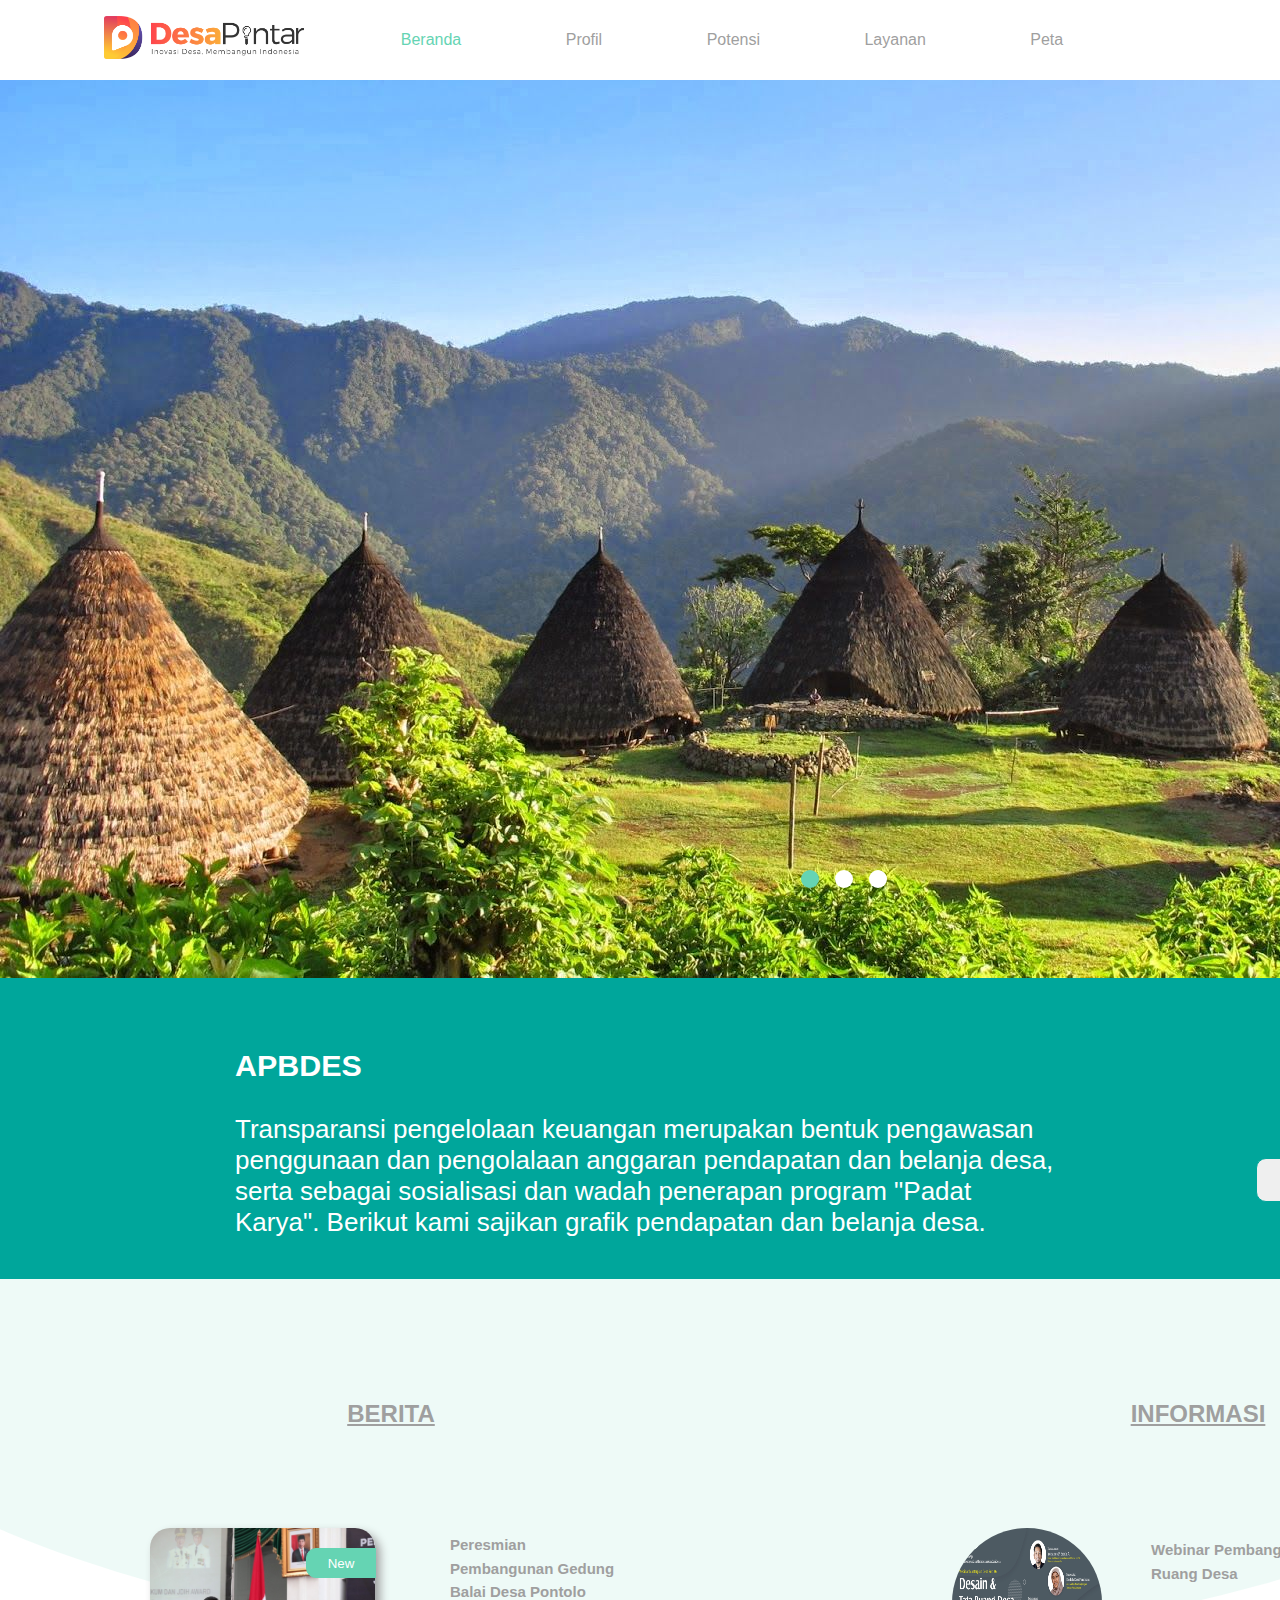
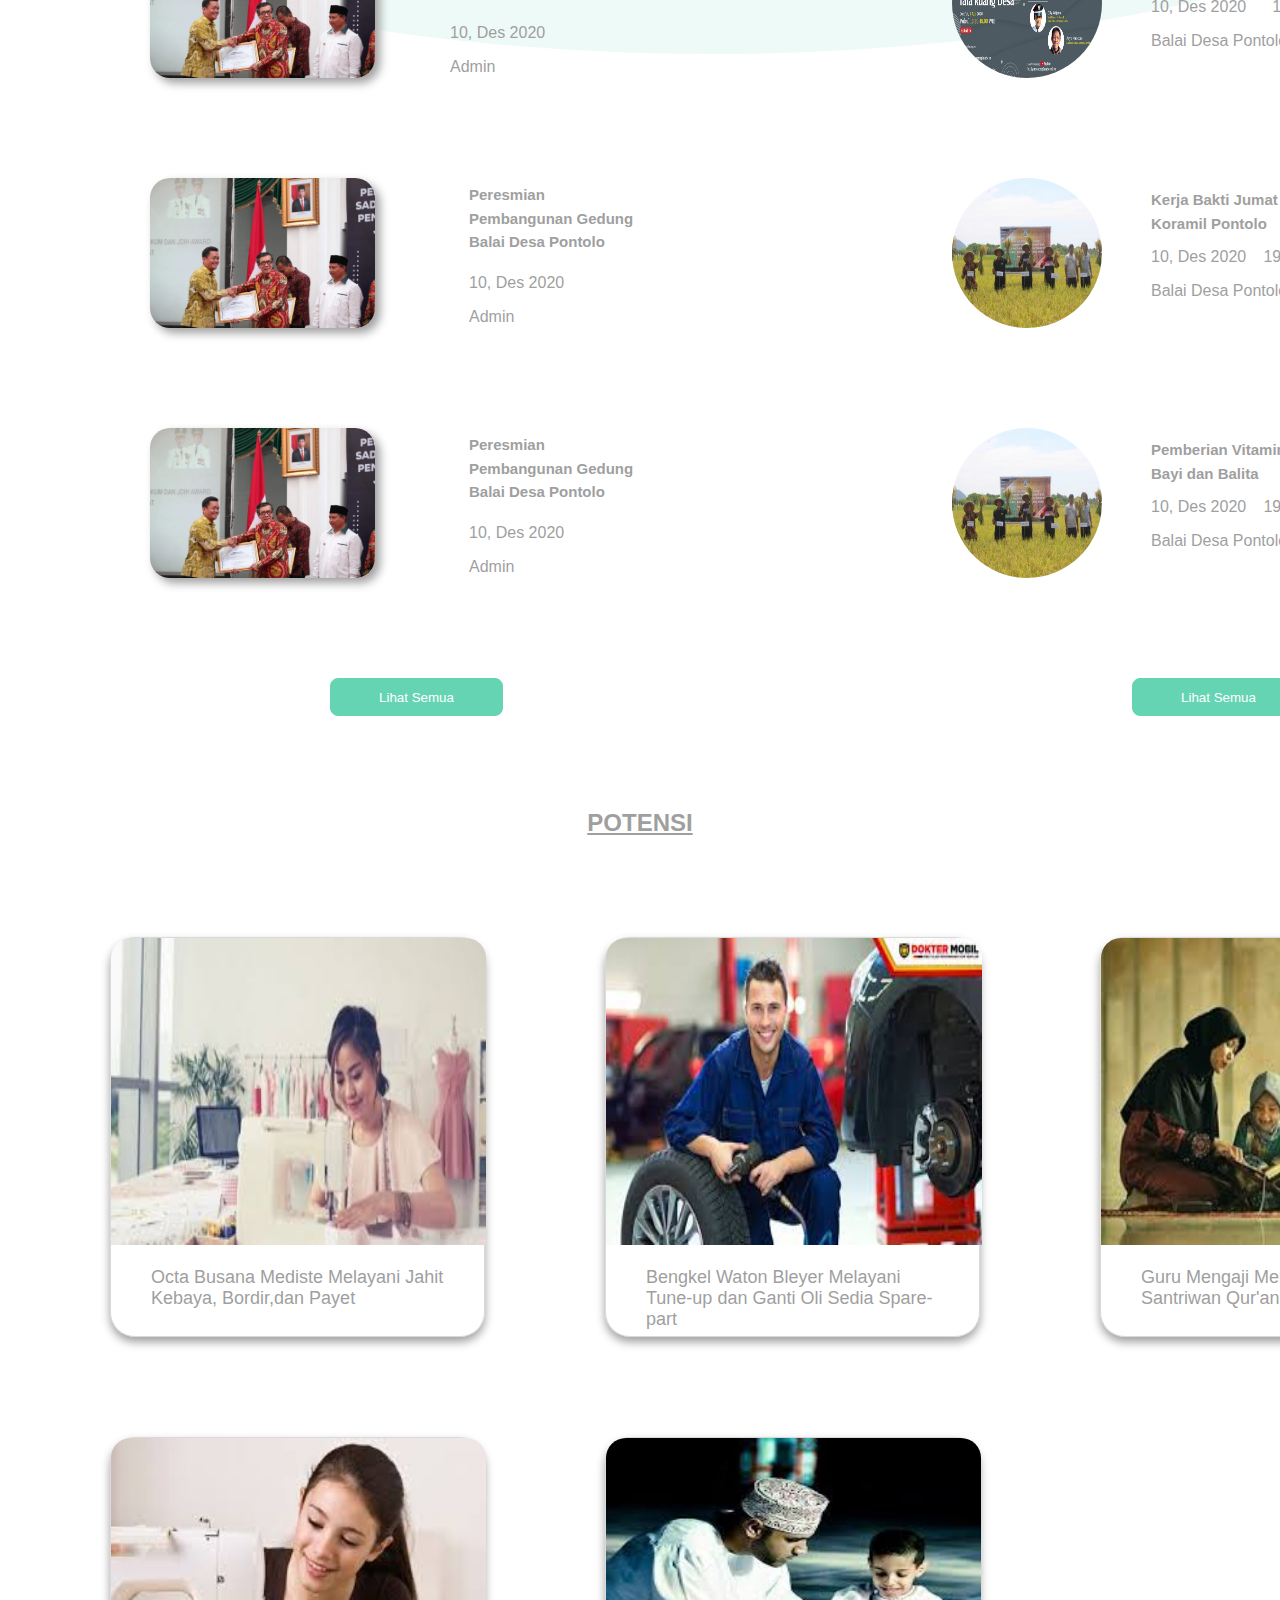
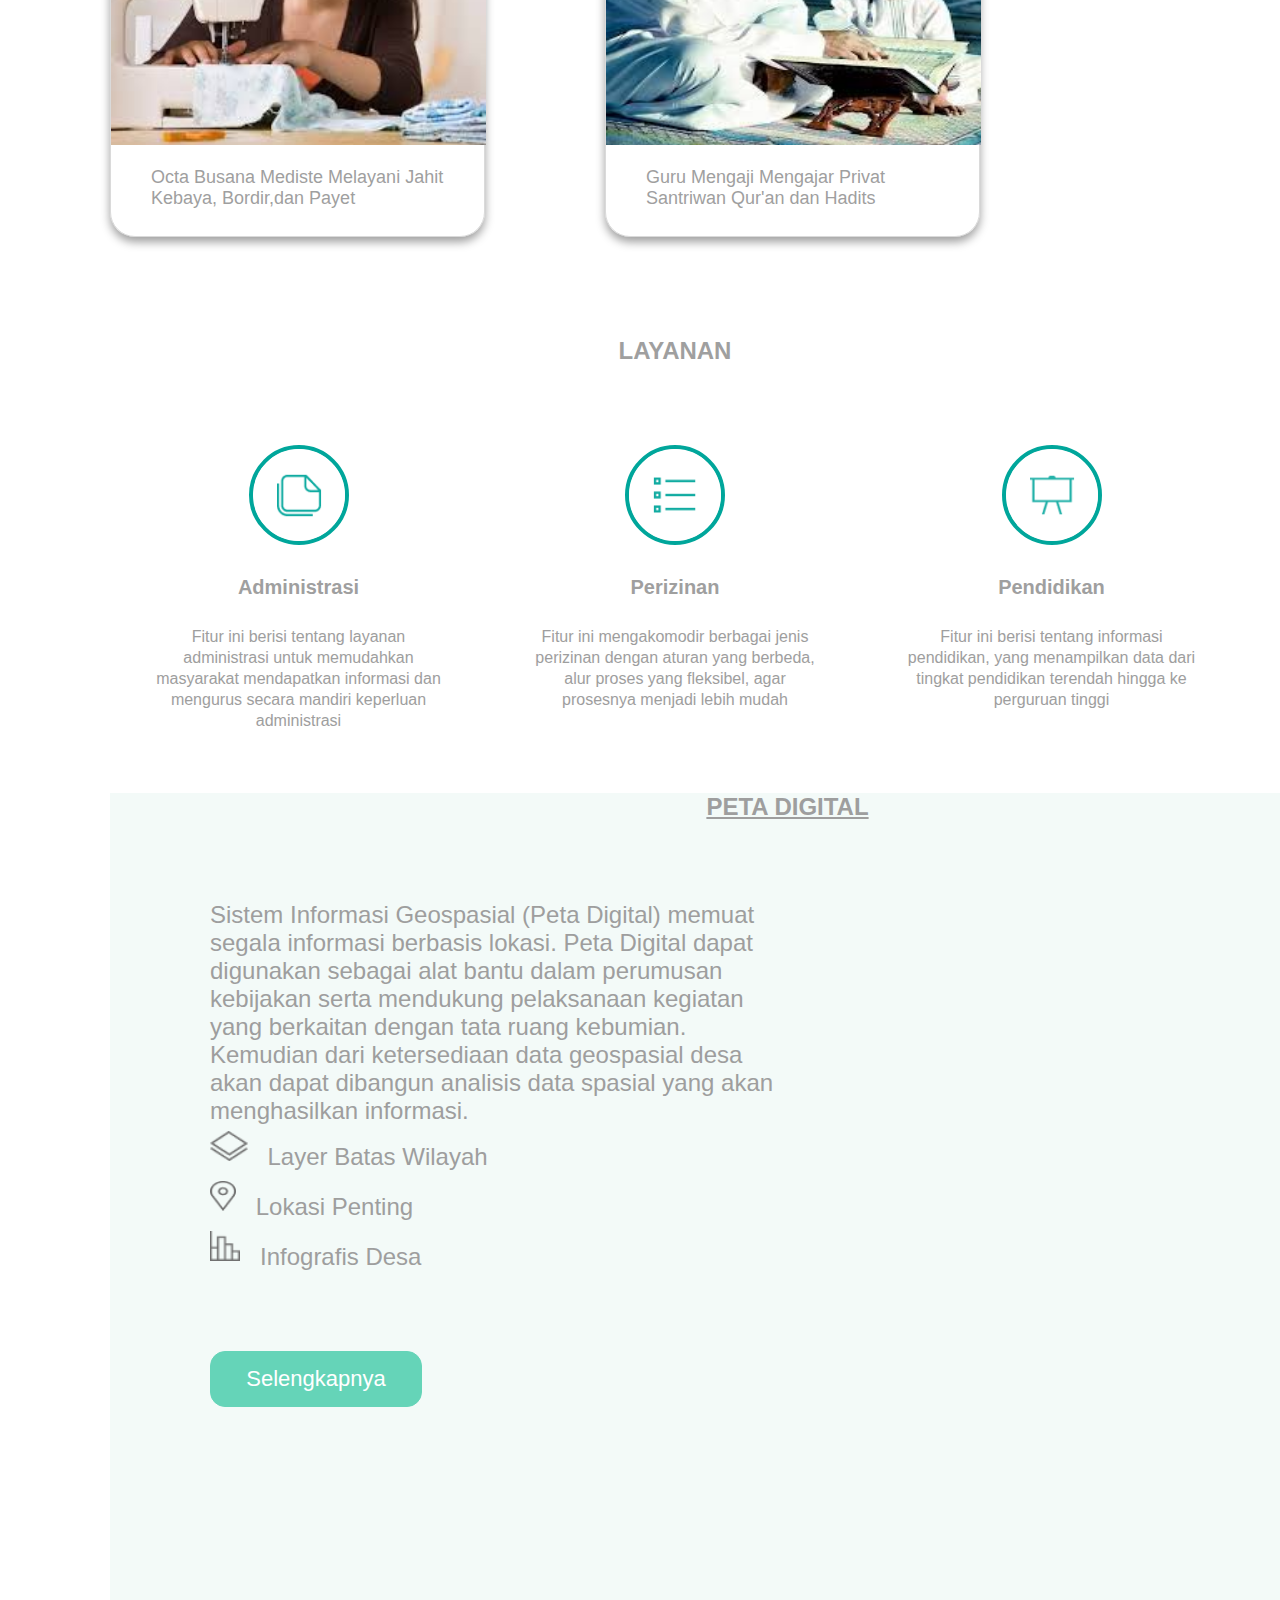
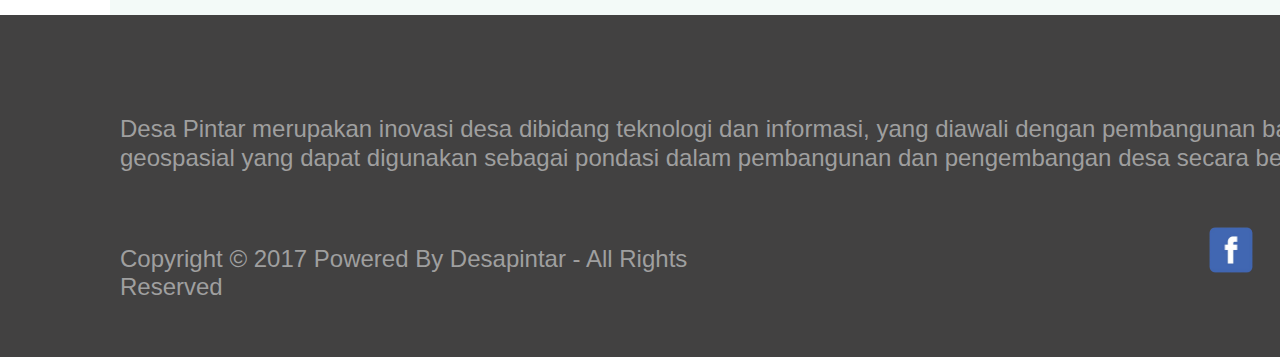
==== commit 08469a07: "Update index.html" ====
--- a/index.html
+++ b/index.html
@@ -9,7 +9,7 @@
     <!-- Bagian navbar -->
     <div class="navbar">
         <div class="logo">
-            <img src="Gambar/Desa Pintar.png" alt="">
+            <img src="Desa Pintar.png" alt="">
         </div>
         <div class="list">
             <ul>
@@ -48,7 +48,7 @@
             <h2>BERITA</h2>
             <div class="kotak_1">
                 <div class="gambar1">
-                    <img src="Gambar/Berita.jpg" alt="">
+                    <img src="Berita.jpg" alt="">
                         <button>New</button>
                 </div>
                 <div class="teks">
@@ -58,7 +58,7 @@
                 </div>
             </div>
             <div class="kotak_2">
-                <div class="gambar2"><img src="Gambar/Berita.jpg" alt=""></div>
+                <div class="gambar2"><img src="Berita.jpg" alt=""></div>
                 <div class="teks">
                     <h4>Peresmian Pembangunan Gedung Balai Desa Pontolo</h4>
                     <p>10, Des 2020</p>
@@ -66,7 +66,7 @@
                 </div>
             </div>
             <div class="kotak_3">
-                <div class="gambar3"><img src="Gambar/Berita.jpg" alt=""></div>
+                <div class="gambar3"><img src="Berita.jpg" alt=""></div>
                 <div class="teks">
                     <h4>Peresmian Pembangunan Gedung Balai Desa Pontolo</h4>
                     <p>10, Des 2020</p>
@@ -80,7 +80,7 @@
         <div class="sidebar_informasi">
             <h2>INFORMASI</h2>
                 <div class="lingkaran_1">
-                    <div class="gambar4"><img src="Gambar/Informasi.jpg"></div>
+                    <div class="gambar4"><img src="Informasi.jpg"></div>
                     <div class="teks">
                         <h4>Webinar Pembangunan Tata Ruang Desa</h4>
                         <div class="waktu">
@@ -91,7 +91,7 @@
                     </div>  
                 </div>
                 <div class="lingkaran_2">
-                    <div class="gambar5"><img src="Gambar/Informas.jpg" alt=""></div>
+                    <div class="gambar5"><img src="Informas.jpg" alt=""></div>
                     <div class="teks">
                         <h4>Kerja Bakti Jumat Sehat Bersama Koramil Pontolo</h4>
                         <div class="waktu">
@@ -102,7 +102,7 @@
                     </div>
                 </div>
                 <div class="lingkaran_3">
-                    <div class="gambar6"><img src="Gambar/Informas.jpg" alt=""></div>
+                    <div class="gambar6"><img src="Informas.jpg" alt=""></div>
                     <div class="teks">
                         <h4>Pemberian Vitamin A dan B12 Bayi dan Balita</h4>
                         <div class="waktu">
@@ -122,18 +122,18 @@
             <h2>POTENSI</h2>
             <div class="sec3_hero">
                 <div class="box_1">
-                    <div class="gambar_box1"><img src="Gambar/Jahit Ke1.jpg" alt=""></div>
+                    <div class="gambar_box1"><img src="Jahit Ke1.jpg" alt=""></div>
                     <p>Octa Busana Mediste
                         Melayani Jahit Kebaya, Bordir,dan Payet</p>
                 </div>
                 <div class="box_2">
-                    <div class="gambar_box2"><img src="Gambar/Bengkel.jpg" alt=""></div>
+                    <div class="gambar_box2"><img src="Bengkel.jpg" alt=""></div>
                     <p>Bengkel Waton Bleyer
                         Melayani Tune-up dan Ganti Oli
                         Sedia Spare-part</p>
                 </div>
                 <div class="box_3">
-                    <div class="gambar_box3"><img src="Gambar/Ngaji Ke 2.jpg" alt=""></div>
+                    <div class="gambar_box3"><img src="Ngaji Ke 2.jpg" alt=""></div>
                     <p>Guru Mengaji 
                         Mengajar Privat Santriwan
                         Qur'an dan Hadits</p>
@@ -141,35 +141,33 @@
         </div>
         <div class="sec3_hero2">
             <div class="box_4">
-                <div class="gambar_box4"><img src="Gambar/Jahit Ke 2.jpg" alt=""></div>
+                <div class="gambar_box4"><img src="Jahit Ke 2.jpg" alt=""></div>
                 <p>Octa Busana Mediste
                     Melayani Jahit Kebaya, Bordir,dan Payet</p>
             </div>
             <div class="box_5">
-                <div class="gambar_box5"><img src="Gambar/Ngaji Ke 1.jpg" alt=""></div>
+                <div class="gambar_box5"><img src="Ngaji Ke 1.jpg" alt=""></div>
                 <p>Guru Mengaji 
                     Mengajar Privat Santriwan
                     Qur'an dan Hadits</p>
             </div>
         </div>
     </div>
-</body>
-</html>
     <div class="section4">
         <h2>LAYANAN</h2>
         <div class="vector">
             <div class="vector_1">
-                <img src="Gambar/Dokumen.png" alt="">
+                <img src="Dokumen.png" alt="">
                 <h4>Administrasi</h4>
                 <p>Fitur ini berisi tentang layanan administrasi untuk memudahkan masyarakat mendapatkan informasi dan mengurus secara mandiri keperluan administrasi</p>
             </div>
             <div class="vector_2">
-                <img src="Gambar/Checliste 1 (1).png" alt="">
+                <img src="Checliste 1 (1).png" alt="">
                 <h4>Perizinan</h4>
                 <p>Fitur ini mengakomodir berbagai jenis perizinan dengan aturan yang berbeda, alur proses yang fleksibel, agar prosesnya menjadi lebih mudah</p>
             </div>
             <div class="vector_3">
-                <img src="Gambar/Tv (2).png" alt="">
+                <img src="Tv (2).png" alt="">
                 <h4>Pendidikan</h4>
                 <p>Fitur ini berisi tentang informasi pendidikan, yang menampilkan data dari tingkat pendidikan terendah hingga ke perguruan tinggi</p>
             </div>
@@ -181,15 +179,15 @@
             <div class="sec_teks">
                 <P>Sistem Informasi Geospasial (Peta Digital) memuat segala informasi berbasis lokasi. Peta Digital dapat digunakan sebagai alat bantu dalam perumusan kebijakan serta mendukung pelaksanaan kegiatan yang berkaitan dengan tata ruang kebumian. Kemudian dari ketersediaan data geospasial desa akan dapat dibangun analisis data spasial yang akan menghasilkan informasi.</P>
                 <div class="layer">
-                    <img src="Gambar/Layer.png" alt="">
+                    <img src="Layer.png" alt="">
                     <p>Layer Batas Wilayah</p>
                 </div>
                 <div class="lokasi">
-                    <img src="Gambar/Lokasi.png" alt="">
+                    <img src="Lokasi.png" alt="">
                     <p>Lokasi Penting</p>
                 </div>
                 <div class="diagram">
-                    <img src="Gambar/Diagram.png" alt="">
+                    <img src="Diagram.png" alt="">
                     <p>Infografis Desa</p>
                 </div>
                 <div class="tombol3">
@@ -197,7 +195,7 @@
                 </div>
             </div>
             <div class="peta">
-<iframe src="https://www.google.com/maps/embed?pb=!1m18!1m12!1m3!1d15957.801226118483!2d122.84899923124156!3d0.7782093933000455!2m3!1f0!2f0!3f0!3m2!1i1024!2i768!4f13.1!3m3!1m2!1s0x327947a227753b9d%3A0xd382edb2a2adb537!2sMalingkapoto%2C%20Pontolo%2C%20Kec.%20Kwandang%2C%20Kabupaten%20Gorontalo%20Utara%2C%20Gorontalo!5e0!3m2!1sid!2sid!4v1724319582273!5m2!1sid!2sid" width="600" height="450" style="border:0;" allowfullscreen="" loading="lazy" referrerpolicy="no-referrer-when-downgrade"></iframe>
+                <iframe src="https://www.google.com/maps/embed?pb=!1m18!1m12!1m3!1d15957.801226118483!2d122.84899923124156!3d0.7782093933000455!2m3!1f0!2f0!3f0!3m2!1i1024!2i768!4f13.1!3m3!1m2!1s0x327947a227753b9d%3A0xd382edb2a2adb537!2sMalingkapoto%2C%20Pontolo%2C%20Kec.%20Kwandang%2C%20Kabupaten%20Gorontalo%20Utara%2C%20Gorontalo!5e0!3m2!1sid!2sid!4v1724319582273!5m2!1sid!2sid" width="600" height="450" style="border:0;" allowfullscreen="" loading="lazy" referrerpolicy="no-referrer-when-downgrade"></iframe>
             </div>
         </div>
     </div>
@@ -211,9 +209,9 @@
                 <p>Copyright © 2017 Powered By Desapintar - All Rights Reserved</p>
             </div>
             <div class="foot_logo">
-                <div class="logo1"><img src="Gambar/pngtree-facebook-logo-facebook-icon-png-image_3654755-removebg-preview.png" alt=""></div>
-                <div class="logo2"><img src="Gambar/Twitter-removebg-preview.png" alt=""></div>
-                <div class="logo3"><img src="Gambar/YT-removebg-preview.png" alt=""></div>
+                <div class="logo1"><img src="pngtree-facebook-logo-facebook-icon-png-image_3654755-removebg-preview.png" alt=""></div>
+                <div class="logo2"><img src="Twitter-removebg-preview.png" alt=""></div>
+                <div class="logo3"><img src="YT-removebg-preview.png" alt=""></div>
             </div>
         </div>
     </div>             
--- a/Desapintar_1.css
+++ b/Desapintar_1.css
@@ -64,7 +64,7 @@
         .Hero{
             width: 1512px;
             height: 898px;
-            background-image: url(/Gambar/Desa.jpg);
+            background-image: url(/Desa.jpg);
             display: inline-block;
         }
         
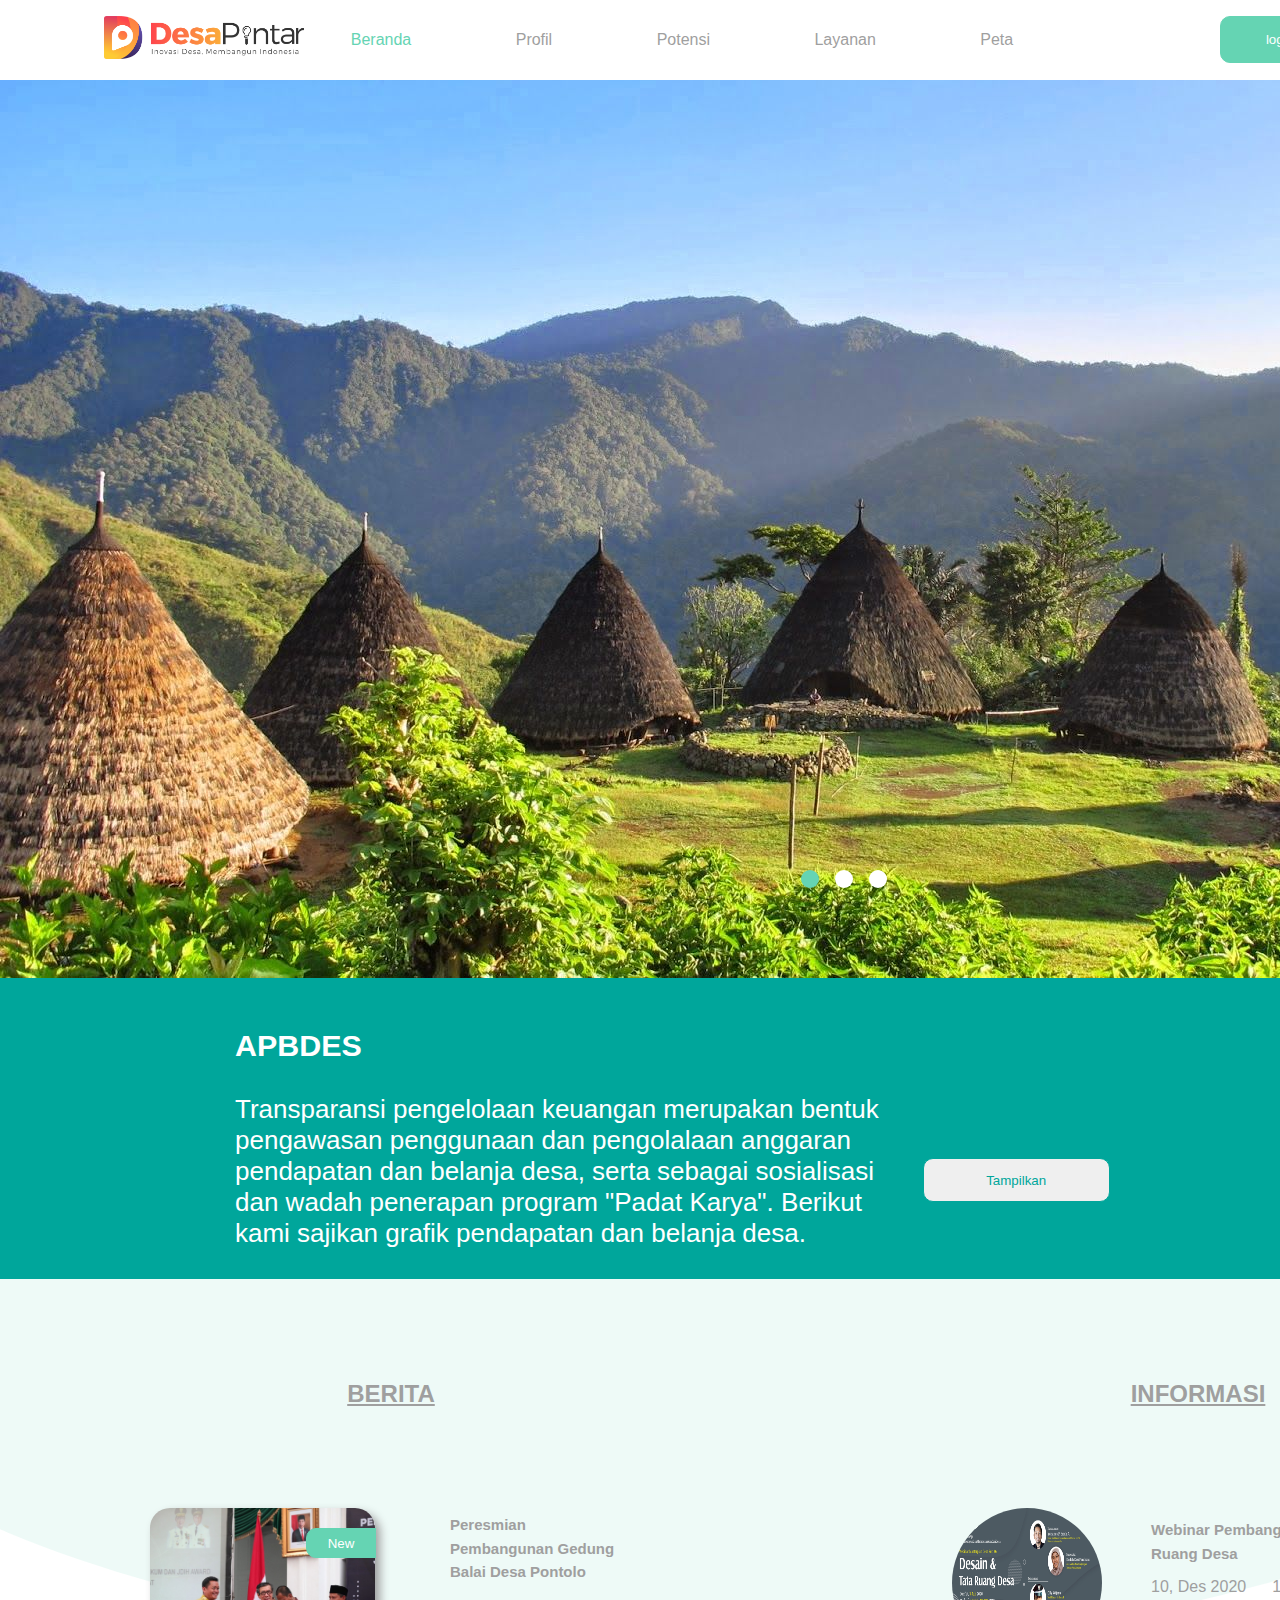
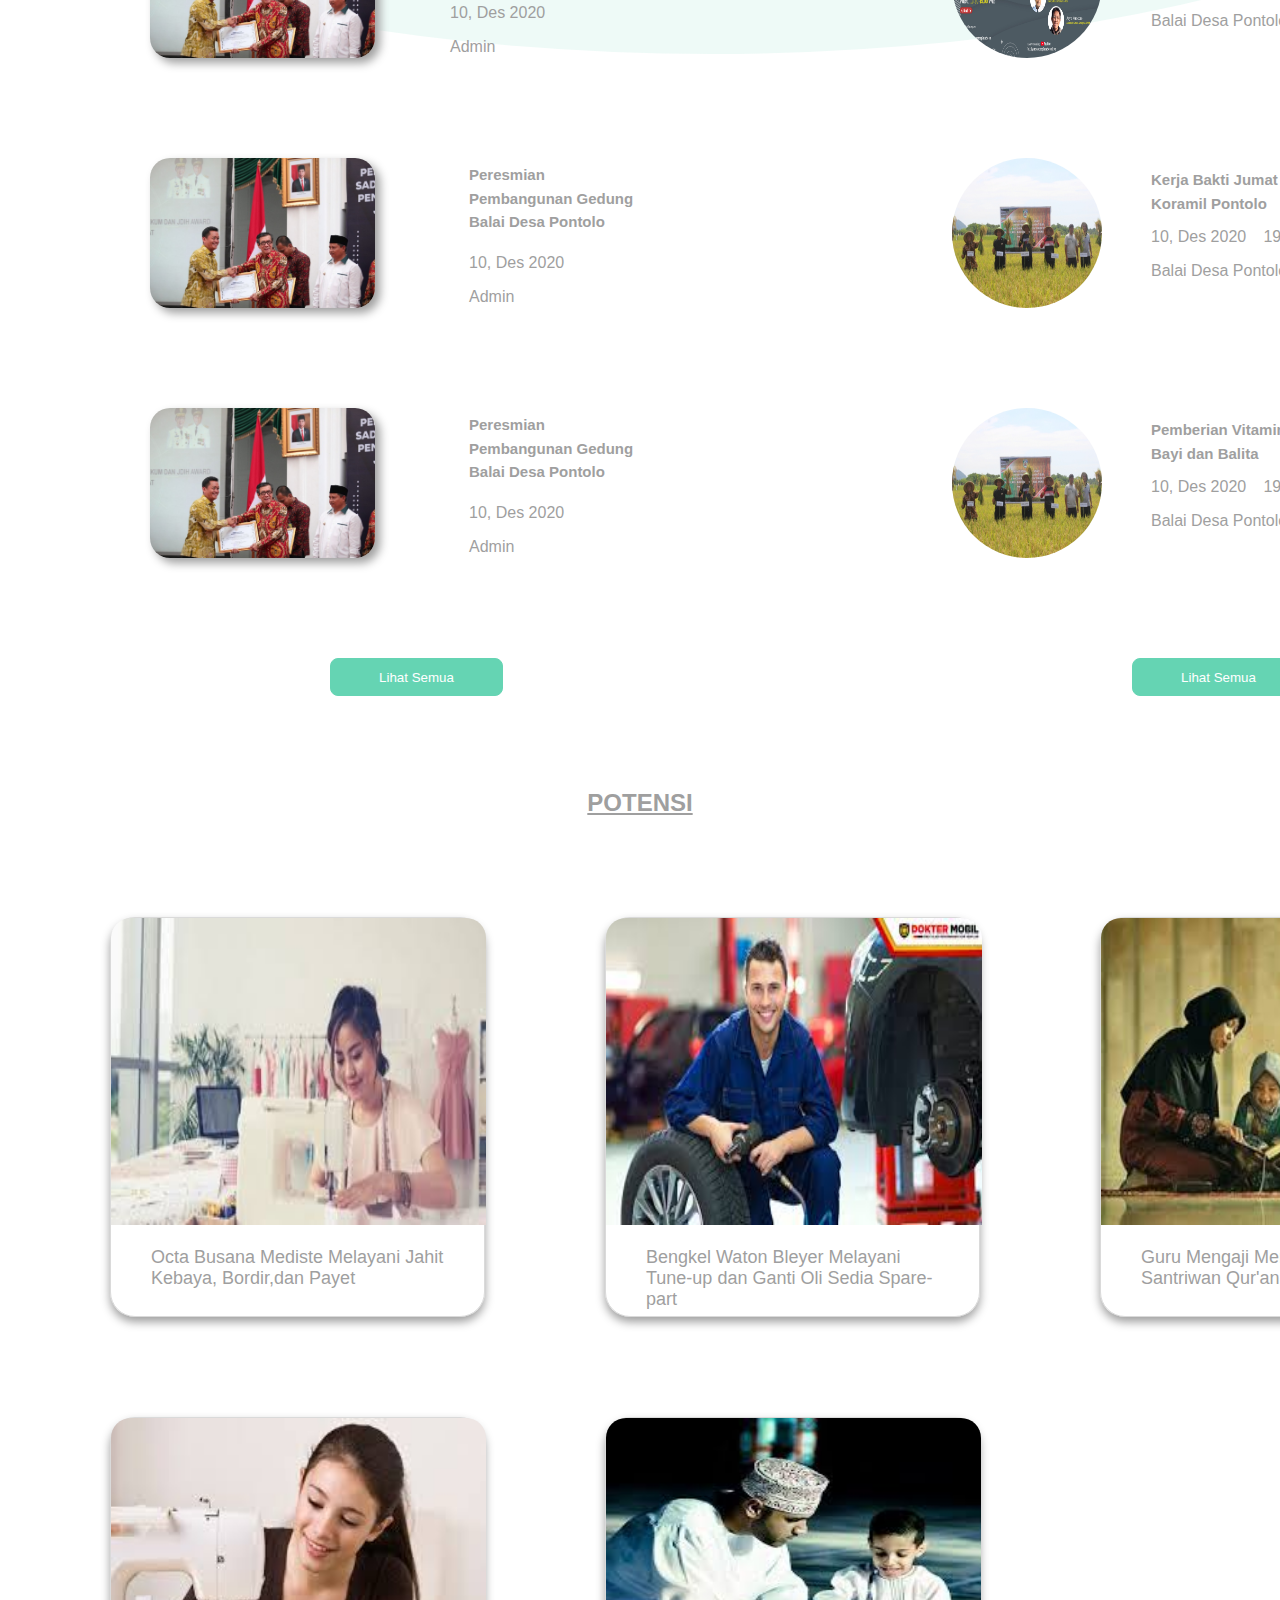
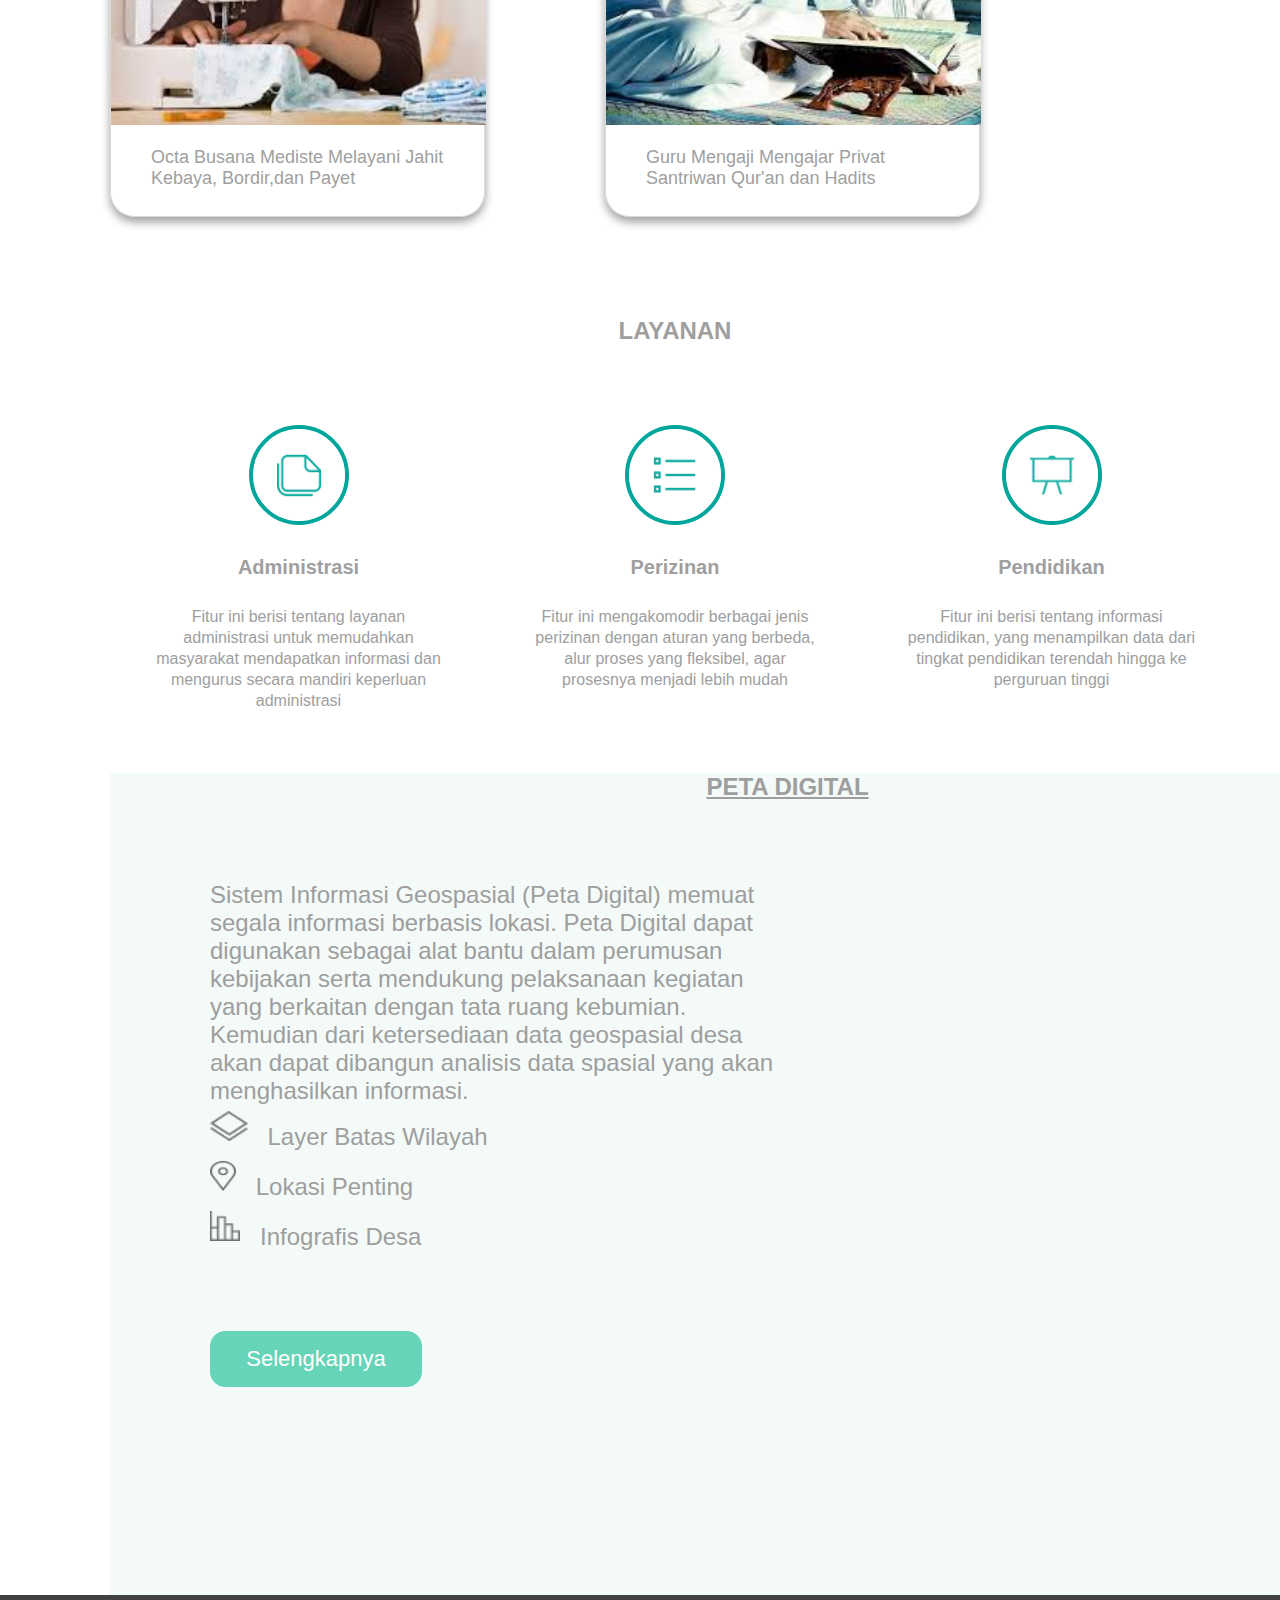
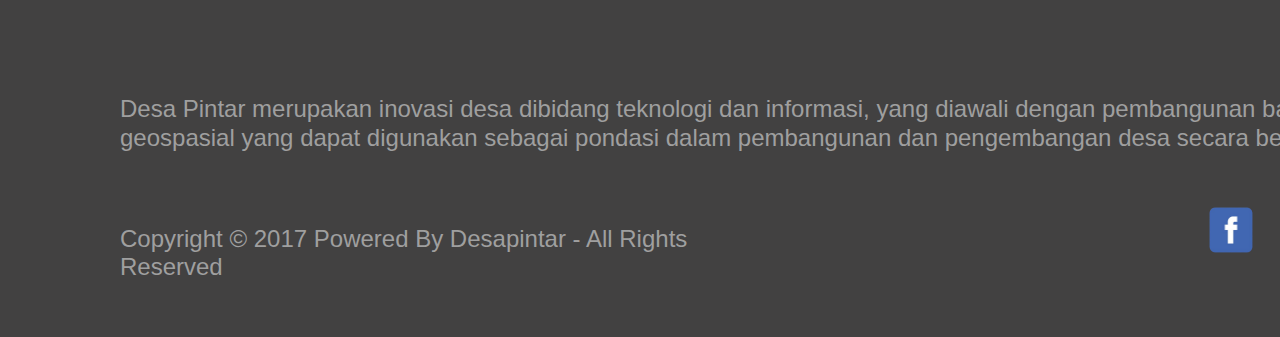
==== commit a1bdaf68: "Update index.html" ====
--- a/index.html
+++ b/index.html
@@ -2,7 +2,7 @@
 <html!>
 <head>
     <title>Desa Pintar</title>
-    <Link rel="stylesheet" href="Desapintar_1.css">
+    <Link rel="stylesheet" href="Index.css">
 </head>
 <body>
 
--- a/Index.css
+++ b/Index.css
@@ -0,0 +1,795 @@
+        /* Gaya dasar untuk body */
+        body {
+            font-family: Arial, sans-serif;
+            margin: 0;
+            padding: 0;
+        }
+
+        /* Gaya untuk navbar */
+        .navbar {
+            display: Flex;
+            Width: 1340px;
+            Height:80Px;
+            justify-content: space-between;
+        }
+        .logo img{
+        width: 200px;
+        Height: 46.71;
+        margin-top: 16Px;
+        margin-left: 104Px ;
+        }
+        
+        .list ul li{
+            list-style: none;
+            display:inline-block;
+            margin-top: 15Px;
+            height: 26Px;
+            margin-right: 100px;
+        }
+        /* Gaya untuk link dalam navbar */
+        .list a {
+            font-weight: 400;
+            color:#9F9F9F;
+            text-decoration: none;
+        }
+
+        /* Gaya untuk link login */
+        .navbar .tombol button {
+            float: right; /* Menempatkan link login di sisi kanan */
+            background-color: #65D4B3; /* Warna hijau untuk tombol login */
+            color: white;
+            border-radius: 10px;
+            border: 1Px solid #65D4B3;
+            width: 120px;
+            height: 47px;
+            margin-top: 16px;
+            margin-left: 100px;
+        }
+
+        /* Gaya untuk link navbar saat dihover */
+        .navbar a.Beranda{
+            color:#65D4B3;
+        }
+
+        /* Gaya untuk link login saat dihover */
+        .navbar a.login:hover {
+            background-color: #45a049;
+            color: white;
+        }
+        body{
+            margin: 0;
+            padding: 0;
+        }
+        
+        .Hero{
+            width: 1512px;
+            height: 898px;
+            background-image: url(Desa.jpg);
+            display: inline-block;
+        }
+        
+        .slider{
+            width: 86px;
+            height: 18px;
+            margin-top:790px;
+            margin-left: 53%;
+            z-index: 5;
+            display: flex;
+            justify-content: space-between;
+        }
+        
+        .slider .slide_1{
+            height: 18px;
+            width: 18px;
+            border-radius: 50%;
+            background-color:#65D4B3;
+        }
+        
+        .slider .slide_2{
+            height: 18px;
+            width: 18px;
+            border-radius: 50%;
+            background-color:white;
+        }
+        
+        .slider .slide_3{
+            height: 18px;
+            width: 18px;
+            border-radius: 50%;
+            background-color: white;
+        }
+        body{
+            margin: 0;
+            padding: 0;
+        }
+        
+        .Section1{
+            height: 301px;
+            width: 1340px;
+            background-color:#00A69B;
+            display: flex;
+            justify-content: space-between;
+        }
+        
+        .APBDES{
+            float: left;
+            height: 188px;
+            width: 824px;
+            margin-left: 235px;
+            margin-top: 20px;
+            color: white;
+            font-family: Arial, Helvetica, sans-serif;
+            font-size: 26Px;
+            line-height: 30,47px;
+        }
+        
+        .sidebar{
+            width:500px;
+        }
+        
+        .sidebar Button{
+            margin-top: 180px;
+            width: 187px;
+            height: 44px;
+            border-radius: 10px;
+            color: #00A69B;
+            border: 1px solid #00A69B;
+        }
+        
+        .elipse{
+            width: 1990px;
+            height: 830px;
+            border-radius: 50%;
+            background-color: #65D4B3;
+            margin-left: -284px;
+            margin-top: -455px;
+            position: relative;
+            z-index: -99;
+            overflow: hidden;
+            opacity: 11%;
+            position: absolute;
+        }
+        *{
+            box-sizing: border-box;
+        }
+        
+        .Section2{
+            width: 109px;
+            height: 46px;
+            display: flex;
+            justify-content: space-between;
+        }
+        
+        .sidebar_berita{
+            margin-left: 150px;
+            margin-top: 300px;
+        }
+        
+        .sidebar_berita h2{
+            text-decoration: underline;
+            text-align: center;
+            color: #9F9F9F;
+            margin-bottom: 100px;
+        }
+        
+        .sidebar_berita .kotak_1, .kotak_2, .kotak_3{
+            margin-bottom: 100px;
+        }
+        
+        .kotak_1{
+            width: 482px;
+            height: 150px;
+            display: flex;
+            justify-content: space-between;
+        }
+        
+        .kotak_2{
+            width: 482px;
+            height: 150px;
+            display: flex;
+            justify-content: space-between;
+        }
+        
+        .kotak_3{
+            width: 482px;
+            height: 150px;
+            display: flex;
+            justify-content: space-between;
+        }
+        
+        .kotak_1 .gambar1 img{
+            height: 150px;
+            width: 225px;
+            border-radius: 20px;
+            box-shadow: 5px 5px 10px #9F9F9F;
+            position: absolute;
+        }
+        
+        .gambar1 button{
+            width: 70px;
+            height: 30px;
+            border-radius: 10px 0px 0px 10px;
+            position: absolute;
+            margin-top: 20px;
+            margin-left: 156px;
+            color: white;
+            background: #65D4B3;
+            border: 1px solid #65D4B3;
+        }
+        
+        .kotak_1 .teks{
+            display: inline-block;
+            width: 350px;
+            margin-left: 300px;
+            color: #9F9F9F;
+        }
+        
+        .kotak_1 h4{
+            width: 180px;
+            line-height: 23.44px;
+            margin-top: 5px;
+            margin-right: 5;
+            font-size: 15px;
+        }
+        
+        .teks p{
+            margin-right: 10 px;
+        }
+        
+        .kotak_2 h4{
+            width: 180px;
+            line-height: 23.44px;
+            margin-top: 5px;
+            margin-right: 5px;
+            font-size: 15px;
+        }
+        
+        .kotak_2 .teks{
+            display: inline-block;
+            width: 160px;
+            height: 150px;
+            margin-right: 3px;
+            color: #9F9F9F;
+        }
+        
+        .kotak_3 h4{
+            width: 180px;
+            line-height: 23.44px;
+            margin-top: 5px;
+            margin-right: 5px;
+            font-size: 15px;
+        }
+        
+        .kotak_3 .teks{
+            display: inline-block;
+            width: 160px;
+            height: 150px;
+            margin-right: 3px;
+            color: #9F9F9F;
+        }
+        
+        .kotak_2 .gambar2 img{
+            height: 150px;
+            width: 225px;
+            border-radius: 20px;
+            box-shadow: 5px 5px 10px #9F9F9F;
+        }
+        
+        .kotak_3 .gambar3 img{
+            height: 150px;
+            width: 225px;
+            border-radius: 20px;
+            box-shadow: 5px 5px 10px #9F9F9F;
+        }
+        
+        .sidebar_informasi{
+            margin-left: 320px;
+            margin-top: 300px;
+        }
+        
+        .sidebar_informasi .lingkaran_1,.lingkaran_2,.lingkaran_3{
+            margin-bottom: 100px;
+        }
+        
+        
+        .sidebar_informasi h2{
+            text-decoration: underline;
+            text-align: center;
+            color: #9F9F9F;
+            margin-bottom: 100px;
+        }
+        
+        .lingkaran_1{
+            width: 492px;
+            height: 150px;
+            display: flex;
+            justify-content: space-between;
+        }
+        
+        .lingkaran_2{
+            width: 492px;
+            height: 150px;
+            display: flex;
+            justify-content: space-between;
+        }
+        
+        .lingkaran_3{
+            width: 492px;
+            height: 150px;
+            display: flex;
+            justify-content: space-between;
+        }
+        
+        .lingkaran_1 .gambar4 img{
+            height: 150px;
+            width: 150px;
+            border-radius: 50%;
+            box-shadow: 10px;
+        }
+        
+        .lingkaran_2 .gambar5 img{
+            height: 150px;
+            width: 150px;
+            border-radius: 50%;
+            box-shadow: 10px;
+        }
+        
+        .lingkaran_3 .gambar6 img{
+            height: 150px;
+            width: 150px;
+            border-radius: 50%;
+            box-shadow: 10px;
+        }
+        
+        .lingkaran_1 h4{
+            width: 240px;
+            height: 60px;
+            line-height: 23.44px;
+            margin-top: 10px;
+            margin-bottom: 0;
+            font-size: 15px;
+        }
+        
+        
+        .lingkaran_1 .teks{
+            display: inline-block;
+            width: 290px;
+            height: 150px;
+            margin-right: 3px;
+            color: #9F9F9F;
+        }
+        
+        .lingkaran_2 h4{
+            width: 240px;
+            height: 60px;
+            line-height: 23.44px;
+            margin-top: 10px;
+            margin-bottom: 0px;
+            font-size: 15px;
+        }
+        
+        .lingkaran_2 .teks{
+            display: inline-block;
+            width: 290px;
+            height: 150px;
+            margin-right: 3px;
+            color: #9F9F9F;
+        }
+        
+        .lingkaran_3 h4{
+            width: 240px;
+            height: 60px;
+            line-height: 23.44px;
+            margin-top: 10px;
+            margin-bottom: 0;
+            font-size: 15px;
+        }
+        
+        .lingkaran_3 .teks{
+            display: inline-block;
+            width: 290px;
+            height: 150px;
+            margin-right: 3px;
+            color: #9F9F9F;
+        }
+        .lingkaran_1 .waktu{
+            display: flex;
+            width: 250px;
+            margin-top: 0;
+            justify-content: space-between;
+        }
+        
+        .lingkaran_2 .waktu{
+            display: flex;
+            width: 250px;
+            margin-top: 0;
+            justify-content: space-between;
+        }
+        
+        .lingkaran_3 .waktu{
+            display: flex;
+            width: 250px;
+            margin-top: 0;
+            justify-content: space-between;
+        }
+        
+        .lingkaran_1 .waktu p{
+            margin: 0;
+        }
+        
+        .lingkaran_2 .waktu p{
+            margin: 0;
+        }
+        
+        .lingkaran_3 .waktu p{
+            margin: 0;
+        }
+        
+        .lingkaran_1 p{
+            margin-left: 0;
+        }
+        
+        .lingkaran_2 p{
+            margin-left: 0;
+        }
+        
+        .lingkaran_3 p  {
+            margin-left: 0;
+        }
+        
+        .tombol button{
+            border-radius: 8px;
+            width: 173px;
+            height: 38px;
+            color: white;
+            background: #65D4B3;
+            border: 1px solid #65D4B3;
+            margin-left: 180px;
+            margin-bottom: 300px;
+        }
+
+        hr{
+            height: 3px;
+            width:85%;
+            align-items: center;
+            background-color: #9F9F9F;
+            border-radius: 5px;
+            margin-top: 80px;
+
+        }
+        
+        .section3{
+            margin-top: 1200px;
+        }
+        
+        .section3 .sec3_hero{
+            margin: 20px;
+            display: flex;
+            width: 1335px;
+            justify-content: space-between;
+        }
+        
+        .section3 .sec3_hero2{
+            margin: 20px;
+            display: flex;
+            width: 1335px;
+            margin-top: 100px;
+        }
+        
+        .section3 h2{
+            text-decoration: underline;
+            text-align: center;
+            color: #9F9F9F;
+            margin-bottom: 100px ;
+        }
+        
+        .box_1{
+            width: 375px;
+            height: 400px;
+            border: 1px solid rgba(196, 196, 196,0.62);
+            border-radius: 25px;
+            box-shadow: 0px 5px 10px #9F9F9F;
+            margin-left: 90px;
+        }
+        
+        .box_2{
+            width: 375px;
+            height: 400px;
+            border: 1px solid rgba(196, 196, 196,0.62);
+            border-radius: 25px;
+            box-shadow: 0px 5px 10px #9F9F9F;
+            margin-left: 120px;
+        }
+        
+        .box_3{
+            width: 375px;
+            height: 400px;
+            border: 1px solid rgba(196, 196, 196,0.62);
+            border-radius: 25px;
+            box-shadow: 0px 5px 10px #9F9F9F;
+            margin-left: 120px;
+        }
+        
+        .box_4{
+            width: 375px;
+            height: 400px;
+            border: 1px solid rgba(196, 196, 196,0.62);
+            border-radius: 25px;
+            box-shadow: 0px 5px 10px #9F9F9F;
+            margin-left: 90px;
+        }
+        
+        .box_5{
+            width: 375px;
+            height: 400px;
+            border: 1px solid rgba(196, 196, 196,0.62);
+            margin-left: 105px;
+            border-radius: 25px;
+            box-shadow: 0px 5px 10px #9F9F9F;
+            margin-left: 120px;
+        }
+        
+        .box_1 img{
+            width: 375px;
+            height: 307px;
+            border-radius: 20px 20px 0px 0px;
+        }
+        
+        .box_2 img{
+            width: 376px;
+            height: 307px;
+            border-radius: 20px 20px 0px 0px;
+        }
+        
+        .box_3 img{
+            width: 375px;
+            height: 307px;
+            border-radius: 20px 20px 0px 0px;
+        }
+        
+        .box_4 img{
+            width: 375px;
+            height: 307px;
+            border-radius: 20px 20px 0px 0px;
+        }
+        
+        .box_5 img{
+            width: 375px;
+            height: 307px;
+            border-radius: 20px 20px 0px 0px;
+        }
+        
+        .section3 p{
+            width: 297px;
+            height: 66px;
+            align-items: center;
+            line-height: 21px;
+            margin-left: 40px;
+            color: #9F9F9F;
+            font-size: 18px;
+        }
+        .section4{
+            margin-top: 100px;
+            margin-left: 70px;
+        }
+        
+        .section4 h2{
+             color: #9F9F9F;
+             text-align: center;
+        }
+        
+        .vector{
+            display: flex;
+            align-items: center;
+            justify-content: space-between;
+            margin: 80px;
+        }
+        
+        .vector_1 img{
+            height: 100px;
+            width: 100px;
+            border: 4px solid #00A69B;
+            border-radius: 50%;
+        }
+        
+        .vector_2 img{
+            height: 100px;
+            width: 100px;
+            border: 4px solid #00A69B;
+            border-radius: 50%;
+        }
+        
+        .vector_3 img{
+            height: 100px;
+            width: 100px;
+            border: 4px solid #00A69B;
+            border-radius: 50%;
+        }
+        
+        .vector_1{
+            height: 268px;
+            width: 297px;
+            text-align: center;
+            margin-top: 0px;
+        }
+        
+        .vector_2{
+            height: 268px;
+            width: 297px;
+            text-align: center;
+            margin-top: 0px;
+        }
+        
+        .vector_3{
+            height: 268px;
+            width: 297px;
+            text-align: center;
+            margin-top: 0px;
+        } 
+        
+        .vector h4{
+            text-align: center;
+            color:#9F9F9F;
+            font-size: 20px;
+        }
+        
+        .vector p{
+            height: 108px;
+            width: 297px; 
+            text-align: center;
+            line-height: 21.09px;
+            color: #9E9E9E;
+        }
+        .section5{
+            width: 1355px;
+            height: 822px;
+            background-color: rgba(142, 214, 192, 0.11);
+            margin-left: 110px;
+        }
+        
+        .section5 h2{
+            text-decoration: underline;
+            text-align: center;
+            color: #9E9E9E;
+        }
+        
+        .section5 .isi{
+            display: flex;
+            width:  1355px;
+            height: 822px;
+            justify-content: space-between;
+            margin-top: 80px;
+        }
+        
+        .sec_teks p{
+            width: 564px;
+            height: 230px;
+            font-size: 24px;
+            margin-left: 100px;
+            margin-top: 0;
+            margin-bottom: 0;
+            color: #9E9E9E;
+        }
+        
+        .layer{
+            display: flex;
+            width: 20;
+            height: 30px;
+            margin-left: 100px;
+        }
+        
+        .lokasi{
+            display: flex;
+            width: 20;
+            height: 30px;
+            margin-left: 100px;
+            margin-top: 20px;
+        }
+        
+        .diagram{
+            display: flex;
+            width: 20;
+            height: 30px;
+            margin-left: 100px;
+            margin-top: 20px;
+        }
+             
+        .layer p{
+            width: 233px;
+            height: 24px;
+            margin-top: 12px;
+            margin-left: 20px;
+        }
+        
+        .lokasi p{
+            width: 233px;
+             height: 24px;
+            margin-top: 12px;
+            margin-left: 20px;
+        }
+        
+        .diagram p{
+            width: 233px;
+            height: 24px;
+            margin-top: 12px;
+            margin-left: 20px;
+        }
+        
+        .tombol3 button{
+            height: 56px;
+            width: 212px;
+            color: white;
+            background: #65D4B8;
+            border: 1PX solid #65D4B8;
+            border-radius: 15px;
+            margin-left: 100px;
+            margin-top: 90px;
+            font-size: 22px;
+        }
+        .peta iframe{
+            border-radius: 25px;
+            margin-right: 80px;
+            width: 535px;
+            height: 535px;
+        }
+
+        
+        .footer{
+            background: #424141;
+            height: 342px;
+            width: 1568px;
+            display: inline-block;
+        }
+        
+        .foot_1 p{
+            width: 1300px;
+            height: 90px;
+            color: #9F9F9F;
+            line-height: 28.13px;
+            margin-left: 120px;
+            margin-top: 100px;
+            margin-bottom: 0;
+            font-size: 24px;
+        }
+        
+        .foot_2{
+            display: flex;
+            justify-content: space-between;
+        }
+        
+        .foot_2 .foot_teks p{
+            width: 674px;
+            height: 28px;
+            margin-top: 40px;
+            margin-left: 120px;
+            color: #9F9F9F;
+            font-size: 24px;
+        }
+        
+        .foot_2 .foot_logo{
+            margin-top: 0;
+            width: 250px;
+            height: 70px;
+            margin-right: 130px;
+            display: flex;
+            justify-content: space-between;
+        }
+        
+        .foot_logo .logo1 img{
+            width: 86px;
+            height:90px ;
+        }
+        
+        .foot_logo .logo2 img{
+            width: 55px;
+            height: 58px;
+            margin-top: 20px;
+            margin-right: 20px;
+        }
+        
+        .foot_logo .logo3 img{
+            width: 60px;
+            height: 58px;
+            margin-top: 20px;
+            margin-right: 20px;
+        }
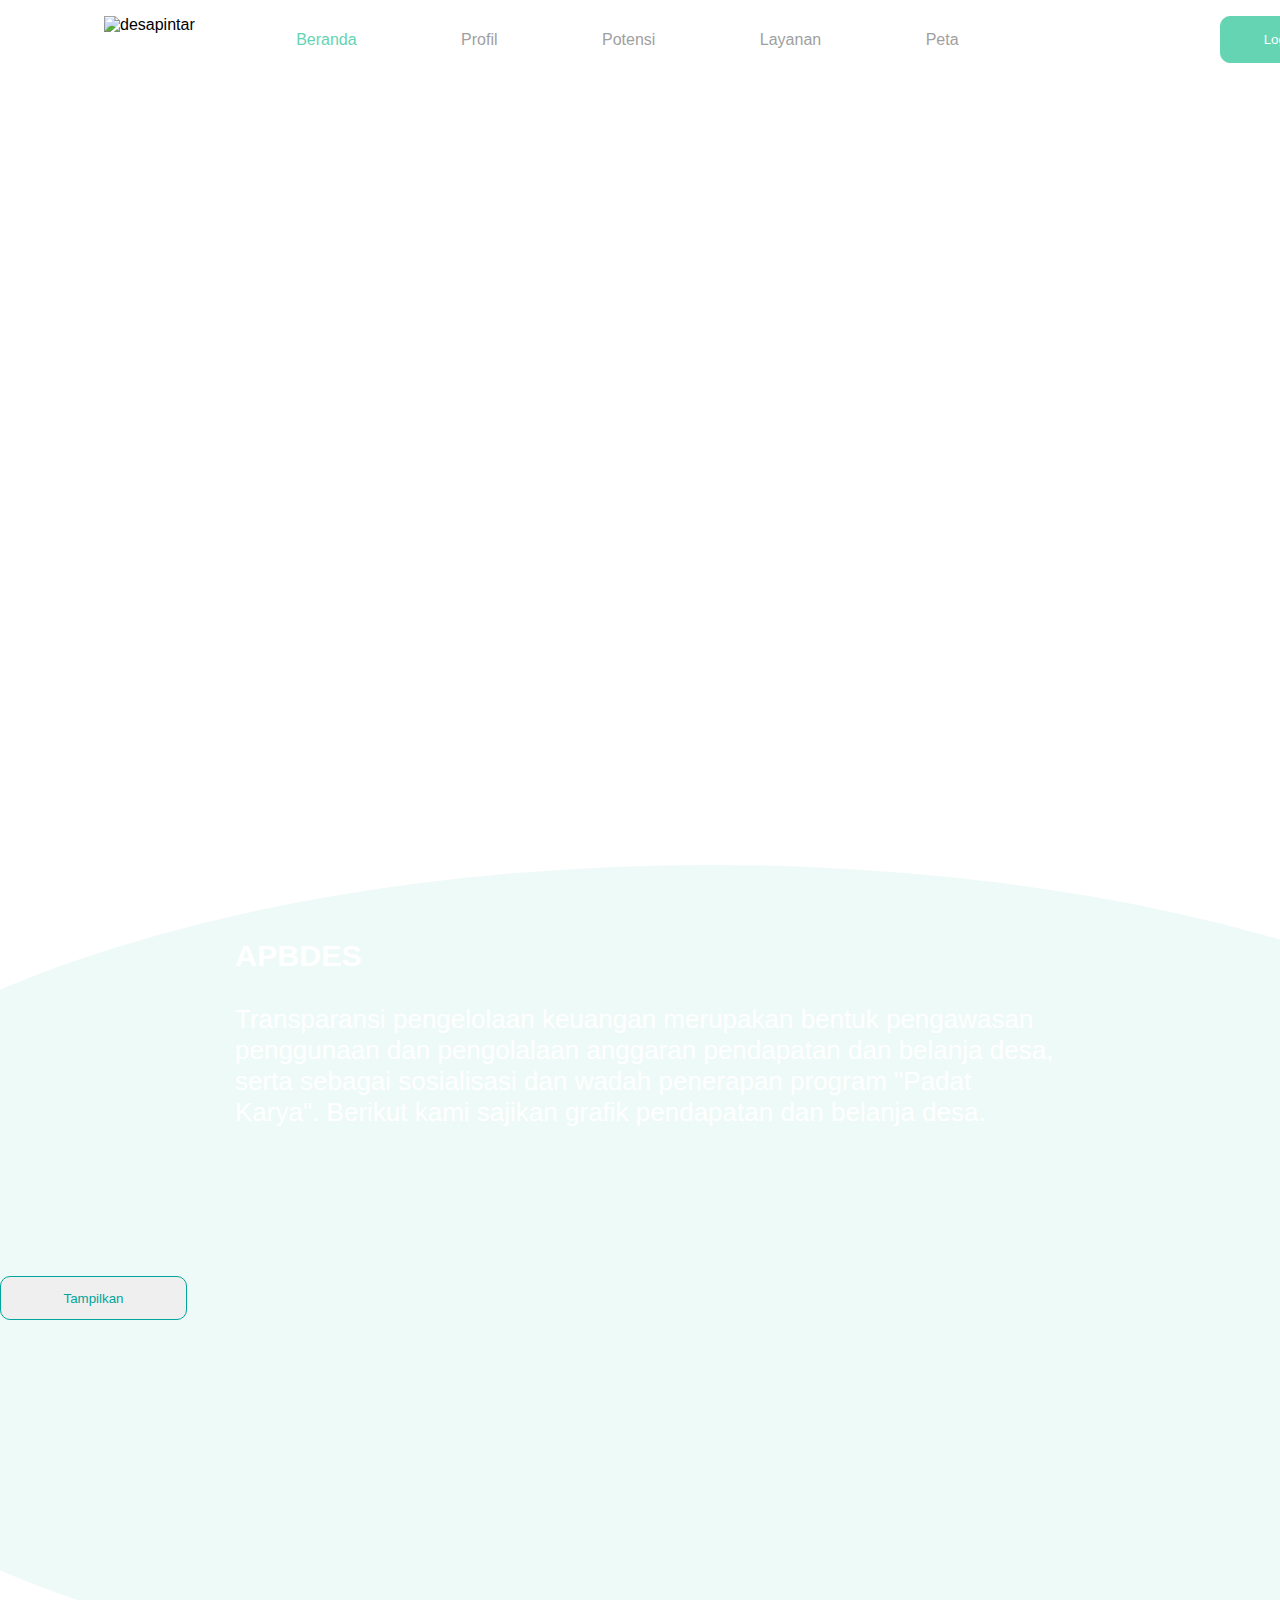
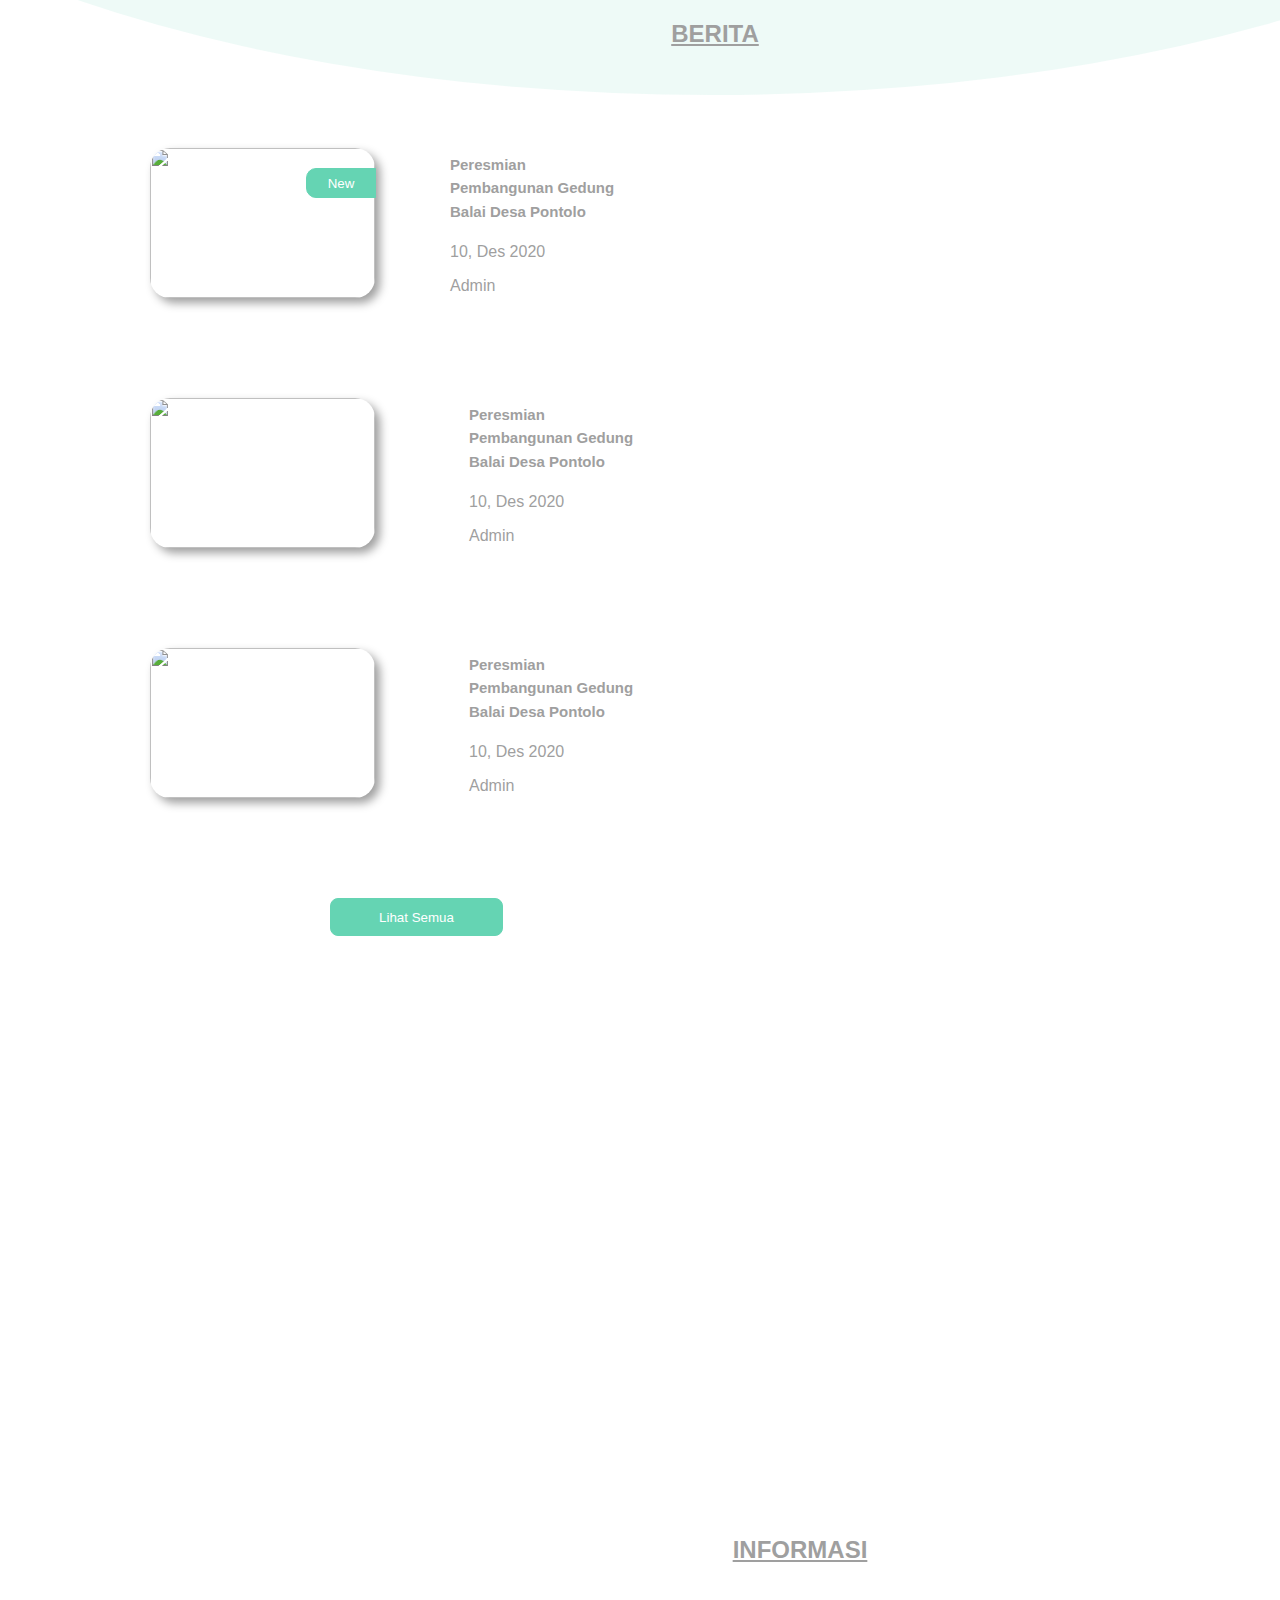
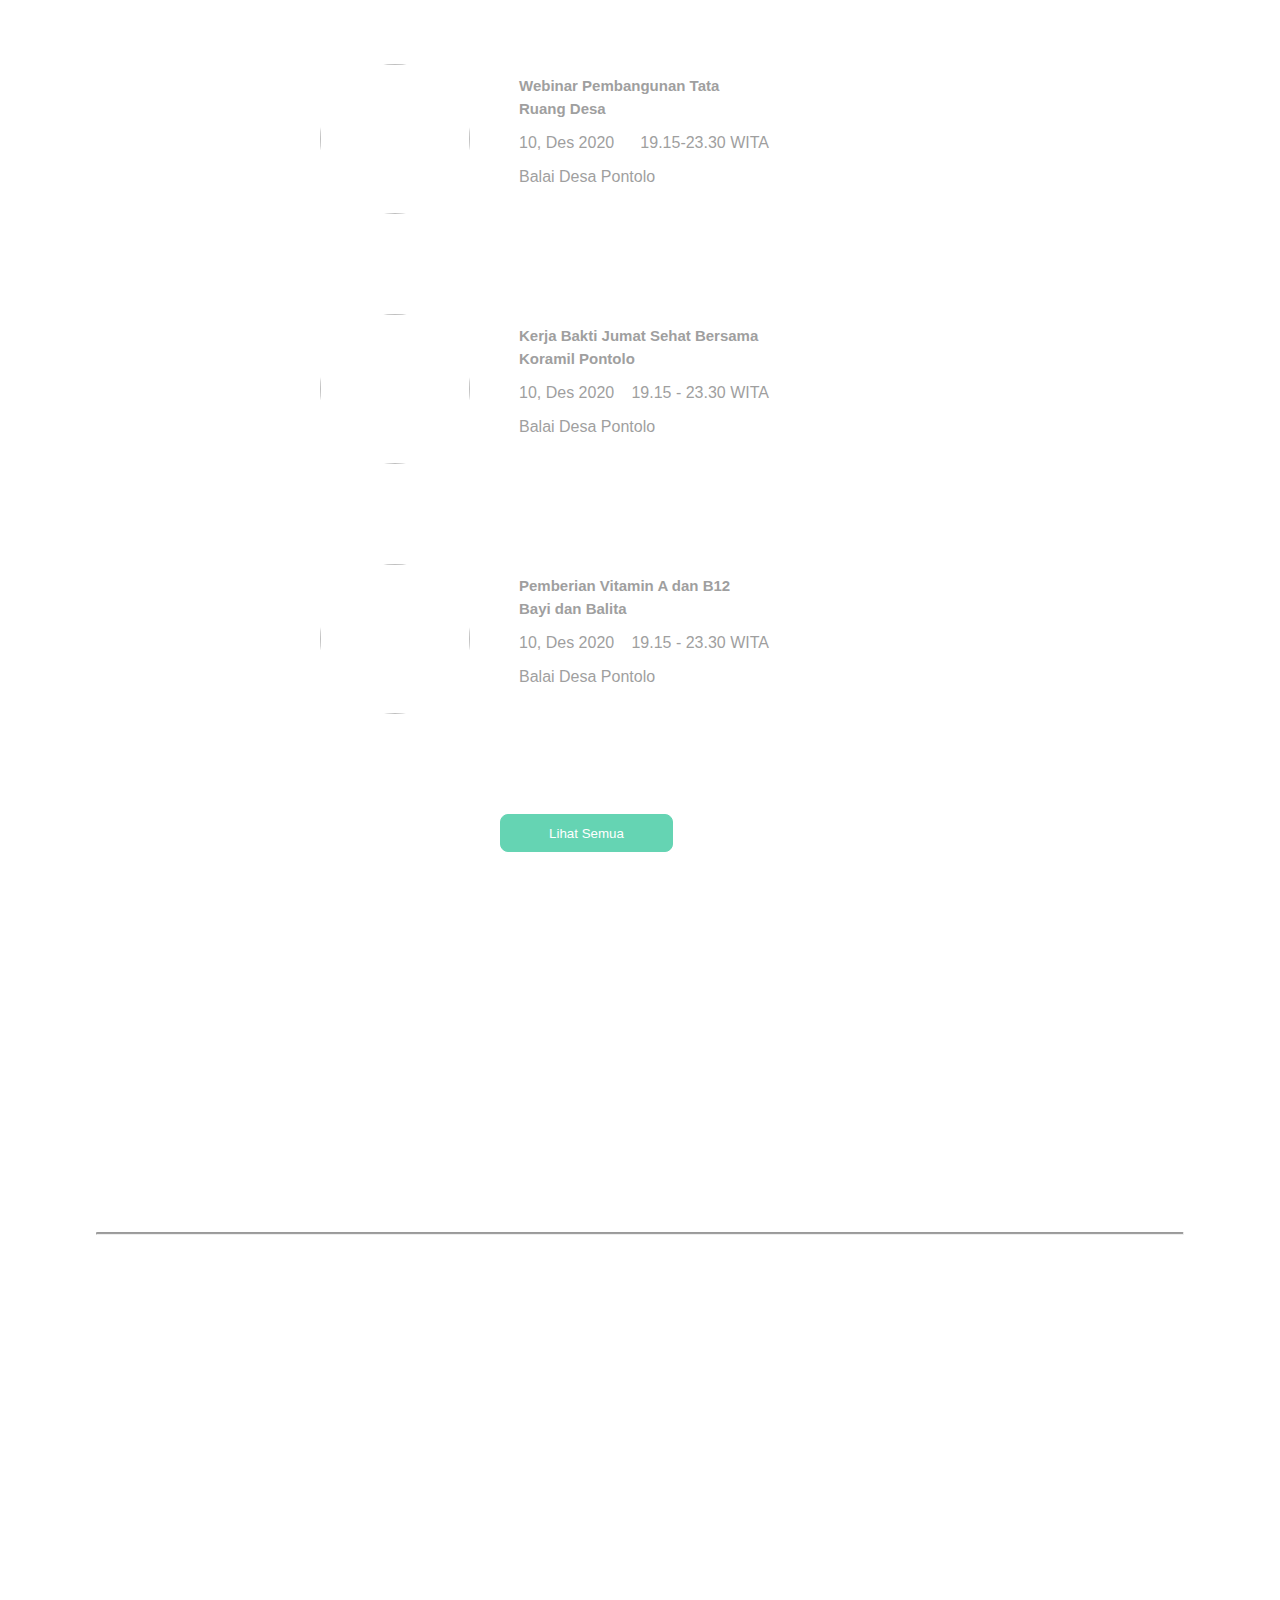
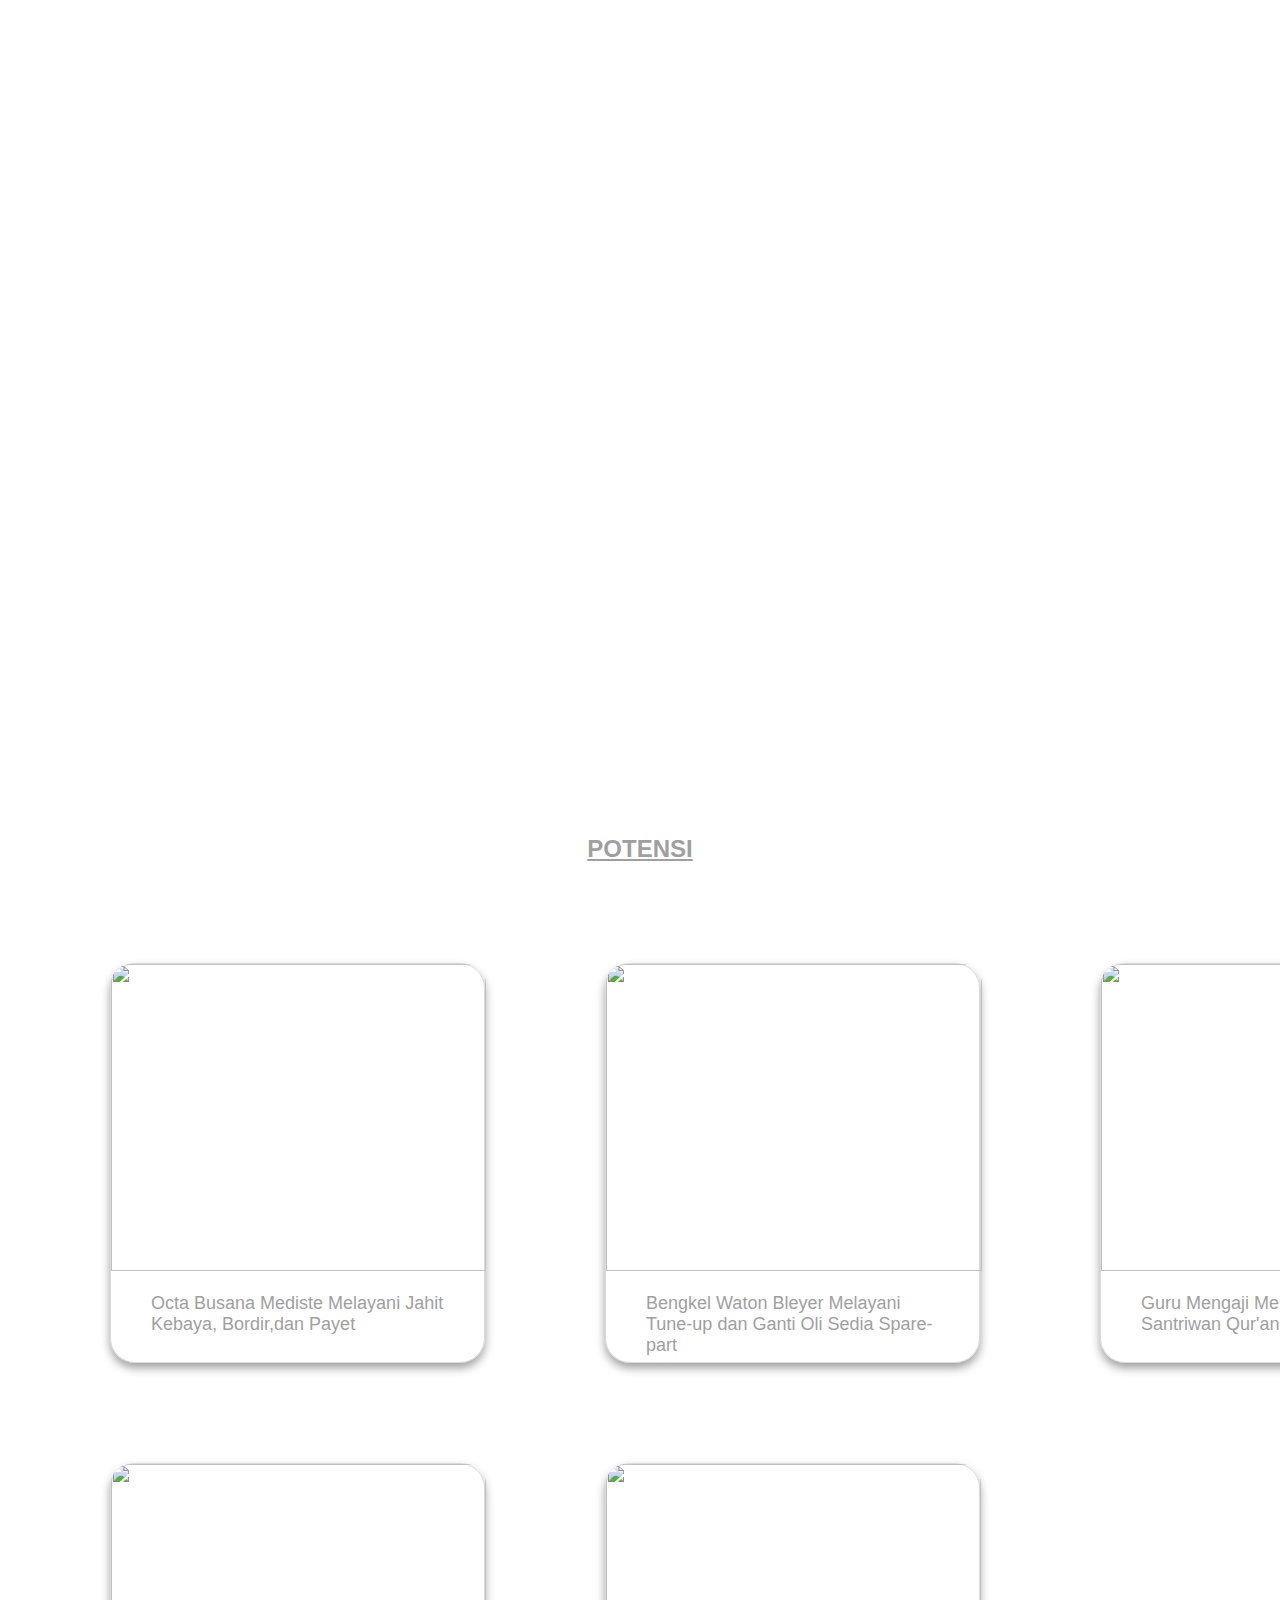
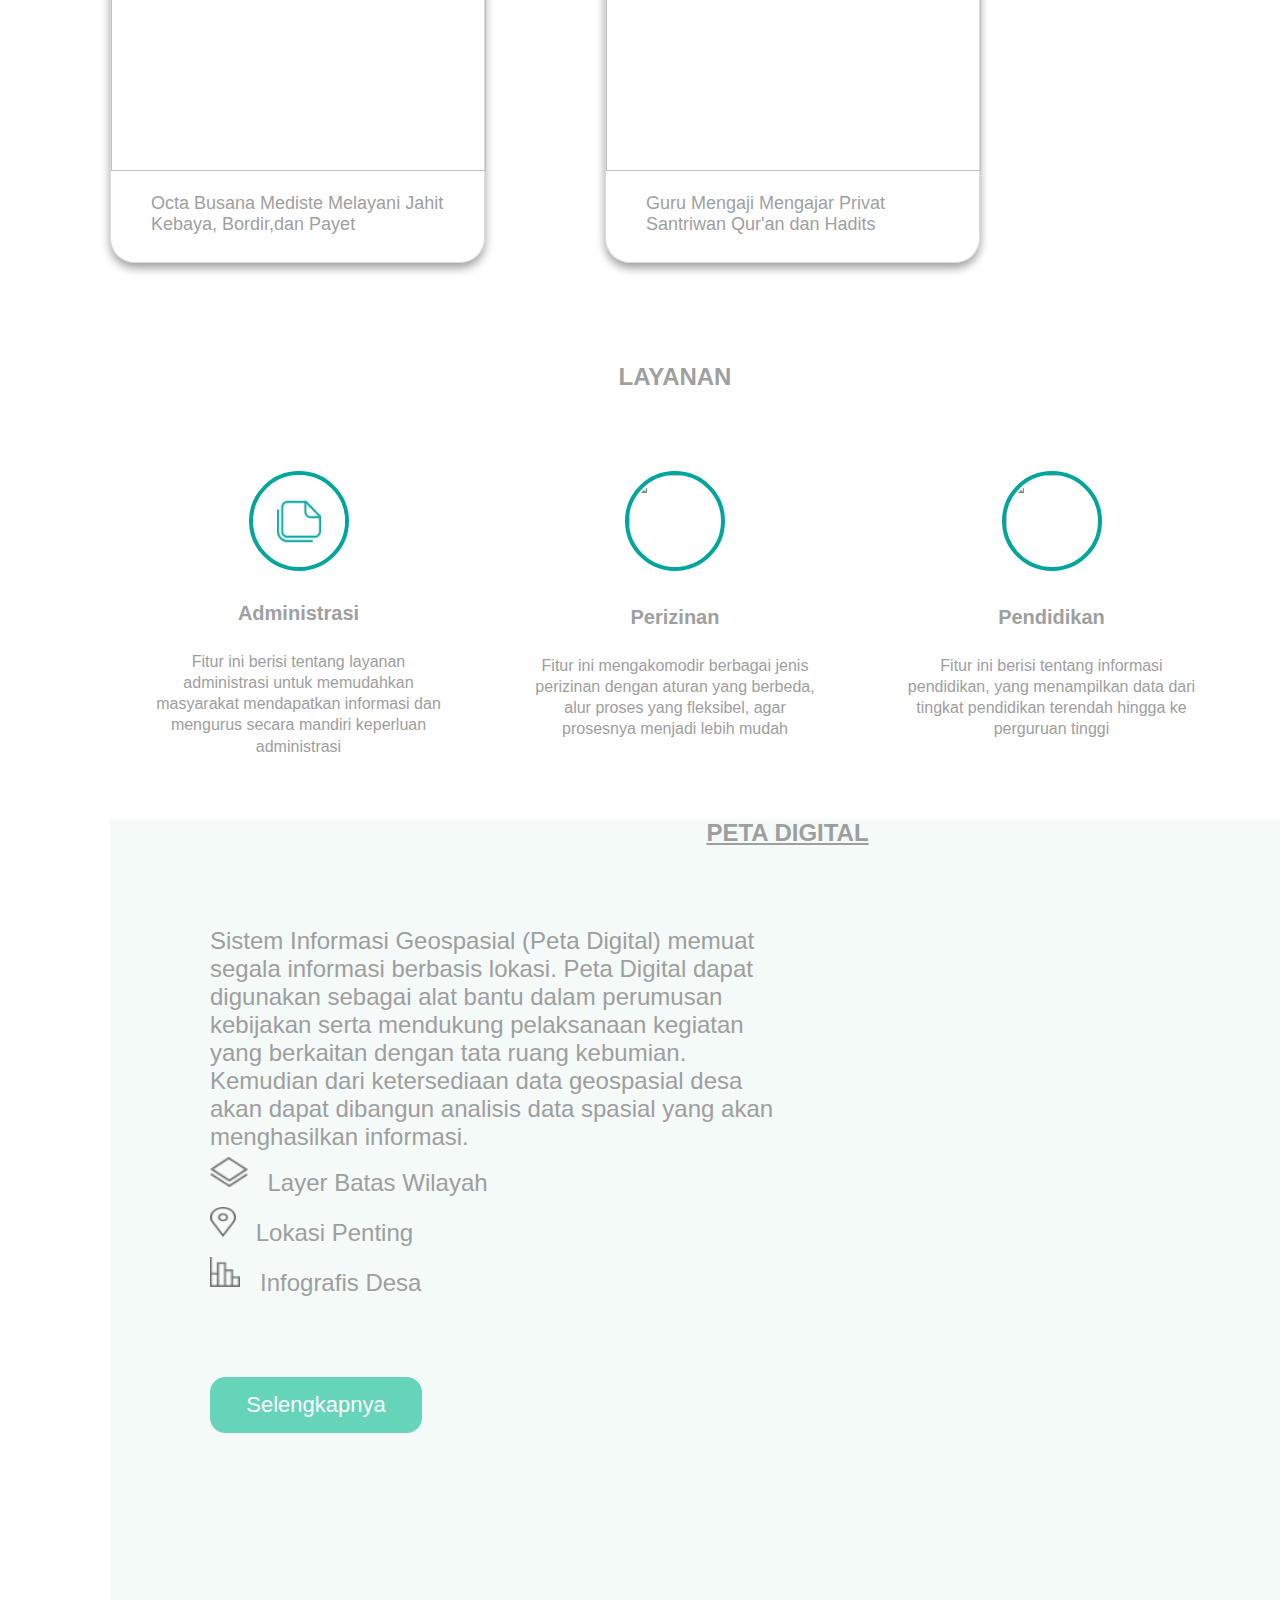
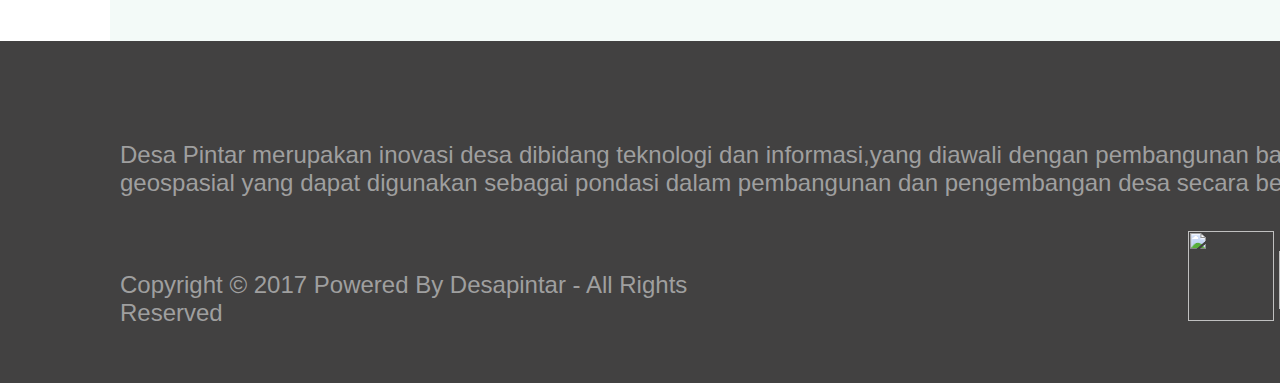
==== commit 44a58636: "Update index.html" ====
--- a/index.html
+++ b/index.html
@@ -1,54 +1,53 @@
 <!DOCTYPE html>
-<html!>
+<html lang="en">
 <head>
-    <title>Desa Pintar</title>
-    <Link rel="stylesheet" href="Index.css">
+    <meta charset="UTF-8">
+    <meta name="viewport" content="width=device-width, initial-scale=1.0">
+    <title>Desa pintar</title>
+    <link rel="stylesheet" href="Index.css">
 </head>
 <body>
-
-    <!-- Bagian navbar -->
     <div class="navbar">
         <div class="logo">
-            <img src="Desa Pintar.png" alt="">
+            <img src="desopinter.png" alt="desapintar">
         </div>
         <div class="list">
-            <ul>
-                <li><a href="#Beranda"Class="Beranda">Beranda</a></li>
-                <li><a href="#Profil">Profil</a></li>
-                <li><a href="#Potensi">Potensi</a></li>
-                <li><a href="#Layanan">Layanan</a></li>
-                <li><a href="#Peta">Peta</a></li>
-            </ul>
+        <ul> 
+                <li><a href="#" class="Beranda">Beranda</a></li>
+                <li><a href="#">Profil</a></li>
+                <li><a href="#">Potensi</a></li>
+                <li><a href="#">Layanan</a></li>
+                <li><a href="#">Peta</a></li>
+        </ul>
         </div>
         <div class="tombol">
-            <button>login</button>
-        </div>      
-    </div>
-    <div class="Sec Hero">
-        <div class="Hero">
-            <div class="slider">
-                <div class="slide_1"></div>
-                <div class="slide_2"></div>
-                <div class="slide_3"></div>
-        </div>
-    </div>
-    <div class="Section1">
+            <button>Login</button>
+        </div>
+    </div>
+    <div class="hero">
+        <div class="slider">
+            <div class="slider_1"></div>
+            <div class="slider_2"></div>
+            <div class="slider_3"></div>
+        </div>
+    </div>
+    <div class="section">
         <div class="APBDES">
-           <h3 >APBDES</h3>
-           <section>Transparansi pengelolaan keuangan merupakan bentuk pengawasan penggunaan dan pengolalaan anggaran pendapatan dan belanja desa, serta sebagai sosialisasi dan wadah penerapan program "Padat Karya". Berikut kami sajikan grafik pendapatan dan belanja desa.</section>            
+            <h3>APBDES</h3>
+            <section>Transparansi pengelolaan keuangan merupakan bentuk pengawasan penggunaan dan pengolalaan anggaran pendapatan dan belanja desa, serta sebagai sosialisasi dan wadah penerapan program "Padat Karya". Berikut kami sajikan grafik pendapatan dan belanja desa.</section>
         </div>
         <div class="sidebar">
-            <Button>Tampilkan</Button>
-        </div>
-    </div>
-    <div class="elipse"></div></div>
-    </div>
-    <div class="Section2">
+            <button>Tampilkan</button>
+        </div>
+    </div>
+    <div class="elipse"></div>
+    </div>
+    <div class="section2">
         <div class="sidebar_berita">
             <h2>BERITA</h2>
             <div class="kotak_1">
                 <div class="gambar1">
-                    <img src="Berita.jpg" alt="">
+                    <img src="fto8.jpg" alt="">
                         <button>New</button>
                 </div>
                 <div class="teks">
@@ -58,7 +57,7 @@
                 </div>
             </div>
             <div class="kotak_2">
-                <div class="gambar2"><img src="Berita.jpg" alt=""></div>
+                <div class="gambar2"><img src="fto8.jpg" alt=""></div>
                 <div class="teks">
                     <h4>Peresmian Pembangunan Gedung Balai Desa Pontolo</h4>
                     <p>10, Des 2020</p>
@@ -66,7 +65,7 @@
                 </div>
             </div>
             <div class="kotak_3">
-                <div class="gambar3"><img src="Berita.jpg" alt=""></div>
+                <div class="gambar3"><img src="fto8.jpg" alt=""></div>
                 <div class="teks">
                     <h4>Peresmian Pembangunan Gedung Balai Desa Pontolo</h4>
                     <p>10, Des 2020</p>
@@ -80,7 +79,7 @@
         <div class="sidebar_informasi">
             <h2>INFORMASI</h2>
                 <div class="lingkaran_1">
-                    <div class="gambar4"><img src="Informasi.jpg"></div>
+                    <div class="gambar4"><img src="fto6.jpg"></div>
                     <div class="teks">
                         <h4>Webinar Pembangunan Tata Ruang Desa</h4>
                         <div class="waktu">
@@ -91,7 +90,7 @@
                     </div>  
                 </div>
                 <div class="lingkaran_2">
-                    <div class="gambar5"><img src="Informas.jpg" alt=""></div>
+                    <div class="gambar5"><img src="fto7.jpg" alt=""></div>
                     <div class="teks">
                         <h4>Kerja Bakti Jumat Sehat Bersama Koramil Pontolo</h4>
                         <div class="waktu">
@@ -102,7 +101,7 @@
                     </div>
                 </div>
                 <div class="lingkaran_3">
-                    <div class="gambar6"><img src="Informas.jpg" alt=""></div>
+                    <div class="gambar6"><img src="fto7.jpg" alt=""></div>
                     <div class="teks">
                         <h4>Pemberian Vitamin A dan B12 Bayi dan Balita</h4>
                         <div class="waktu">
@@ -122,37 +121,37 @@
             <h2>POTENSI</h2>
             <div class="sec3_hero">
                 <div class="box_1">
-                    <div class="gambar_box1"><img src="Jahit Ke1.jpg" alt=""></div>
+                    <div class="gambar_box1"><img src="fto2.jpg" alt=""></div>
                     <p>Octa Busana Mediste
                         Melayani Jahit Kebaya, Bordir,dan Payet</p>
                 </div>
                 <div class="box_2">
-                    <div class="gambar_box2"><img src="Bengkel.jpg" alt=""></div>
+                    <div class="gambar_box2"><img src="ft04.jpg" alt=""></div>
                     <p>Bengkel Waton Bleyer
                         Melayani Tune-up dan Ganti Oli
                         Sedia Spare-part</p>
                 </div>
                 <div class="box_3">
-                    <div class="gambar_box3"><img src="Ngaji Ke 2.jpg" alt=""></div>
+                    <div class="gambar_box3"><img src="fto3.jpg" alt=""></div>
                     <p>Guru Mengaji 
                         Mengajar Privat Santriwan
                         Qur'an dan Hadits</p>
             </div>
         </div>
         <div class="sec3_hero2">
-            <div class="box_4">
-                <div class="gambar_box4"><img src="Jahit Ke 2.jpg" alt=""></div>
+            <div class="box_4"> 
+                <div class="gambar_box4"><img src="fto5.jpg" alt=""></div>
                 <p>Octa Busana Mediste
                     Melayani Jahit Kebaya, Bordir,dan Payet</p>
             </div>
             <div class="box_5">
-                <div class="gambar_box5"><img src="Ngaji Ke 1.jpg" alt=""></div>
+                <div class="gambar_box5"><img src="fto1.jpg" alt=""></div>
                 <p>Guru Mengaji 
                     Mengajar Privat Santriwan
                     Qur'an dan Hadits</p>
             </div>
         </div>
-    </div>
+    </div> 
     <div class="section4">
         <h2>LAYANAN</h2>
         <div class="vector">
@@ -162,12 +161,12 @@
                 <p>Fitur ini berisi tentang layanan administrasi untuk memudahkan masyarakat mendapatkan informasi dan mengurus secara mandiri keperluan administrasi</p>
             </div>
             <div class="vector_2">
-                <img src="Checliste 1 (1).png" alt="">
+                <img src="Checliste.png" alt=""> 
                 <h4>Perizinan</h4>
                 <p>Fitur ini mengakomodir berbagai jenis perizinan dengan aturan yang berbeda, alur proses yang fleksibel, agar prosesnya menjadi lebih mudah</p>
             </div>
             <div class="vector_3">
-                <img src="Tv (2).png" alt="">
+                <img src="Tv__2_.png" alt="">
                 <h4>Pendidikan</h4>
                 <p>Fitur ini berisi tentang informasi pendidikan, yang menampilkan data dari tingkat pendidikan terendah hingga ke perguruan tinggi</p>
             </div>
@@ -194,24 +193,25 @@
                     <button>Selengkapnya</button>
                 </div>
             </div>
+            
             <div class="peta">
-                <iframe src="https://www.google.com/maps/embed?pb=!1m18!1m12!1m3!1d15957.801226118483!2d122.84899923124156!3d0.7782093933000455!2m3!1f0!2f0!3f0!3m2!1i1024!2i768!4f13.1!3m3!1m2!1s0x327947a227753b9d%3A0xd382edb2a2adb537!2sMalingkapoto%2C%20Pontolo%2C%20Kec.%20Kwandang%2C%20Kabupaten%20Gorontalo%20Utara%2C%20Gorontalo!5e0!3m2!1sid!2sid!4v1724319582273!5m2!1sid!2sid" width="600" height="450" style="border:0;" allowfullscreen="" loading="lazy" referrerpolicy="no-referrer-when-downgrade"></iframe>
-            </div>
-        </div>
-    </div>
+                <iframe src="https://www.google.com/maps/embed?pb=!1m18!1m12!1m3!1d15957.801226118614!2d122.84899924767385!3d0.778209393265858!2m3!1f0!2f0!3f0!3m2!1i1024!2i768!4f13.1!3m3!1m2!1s0x327947a227753b9d%3A0xd382edb2a2adb537!2sMalingkapoto%2C%20Pontolo%2C%20Kec.%20Kwandang%2C%20Kabupaten%20Gorontalo%20Utara%2C%20Gorontalo!5e0!3m2!1sid!2sid!4v1724298692162!5m2!1sid!2sid" width="600" height="450" style="border:0;" allowfullscreen="" loading="lazy" referrerpolicy="no-referrer-when-downgrade"></iframe>
+            </div>
+        </div>
+    </div> 
     <div class="footer">
         <div class="foot_1">
-            <p>Desa Pintar merupakan inovasi desa dibidang teknologi dan informasi,
-                 yang diawali dengan pembangunan basis data geospasial yang dapat digunakan sebagai pondasi dalam pembangunan dan pengembangan desa secara berkelanjutan</p>
+            <p>Desa Pintar merupakan inovasi desa dibidang teknologi dan informasi,yang diawali dengan pembangunan basis data geospasial yang dapat digunakan
+                 sebagai pondasi dalam pembangunan dan pengembangan desa secara berkelanjutan</p>
         </div>
         <div class="foot_2">
             <div class="foot_teks">
                 <p>Copyright © 2017 Powered By Desapintar - All Rights Reserved</p>
             </div>
             <div class="foot_logo">
-                <div class="logo1"><img src="pngtree-facebook-logo-facebook-icon-png-image_3654755-removebg-preview.png" alt=""></div>
-                <div class="logo2"><img src="Twitter-removebg-preview.png" alt=""></div>
-                <div class="logo3"><img src="YT-removebg-preview.png" alt=""></div>
+                <div class="logo1"><img src="fc.png" alt=""></div>
+                <div class="logo2"><img src="twiter.png" alt=""></div>
+                <div class="logo3"><img src="youtube.png" alt=""></div>
             </div>
         </div>
     </div>             
--- a/Index.css
+++ b/Index.css
@@ -62,7 +62,7 @@
         }
         
         .Hero{
-            width: 1512px;
+            width: 1300px;
             height: 898px;
             background-image: url(Desa.jpg);
             display: inline-block;
@@ -105,7 +105,7 @@
         
         .Section1{
             height: 301px;
-            width: 1340px;
+            width: 1400px;
             background-color:#00A69B;
             display: flex;
             justify-content: space-between;
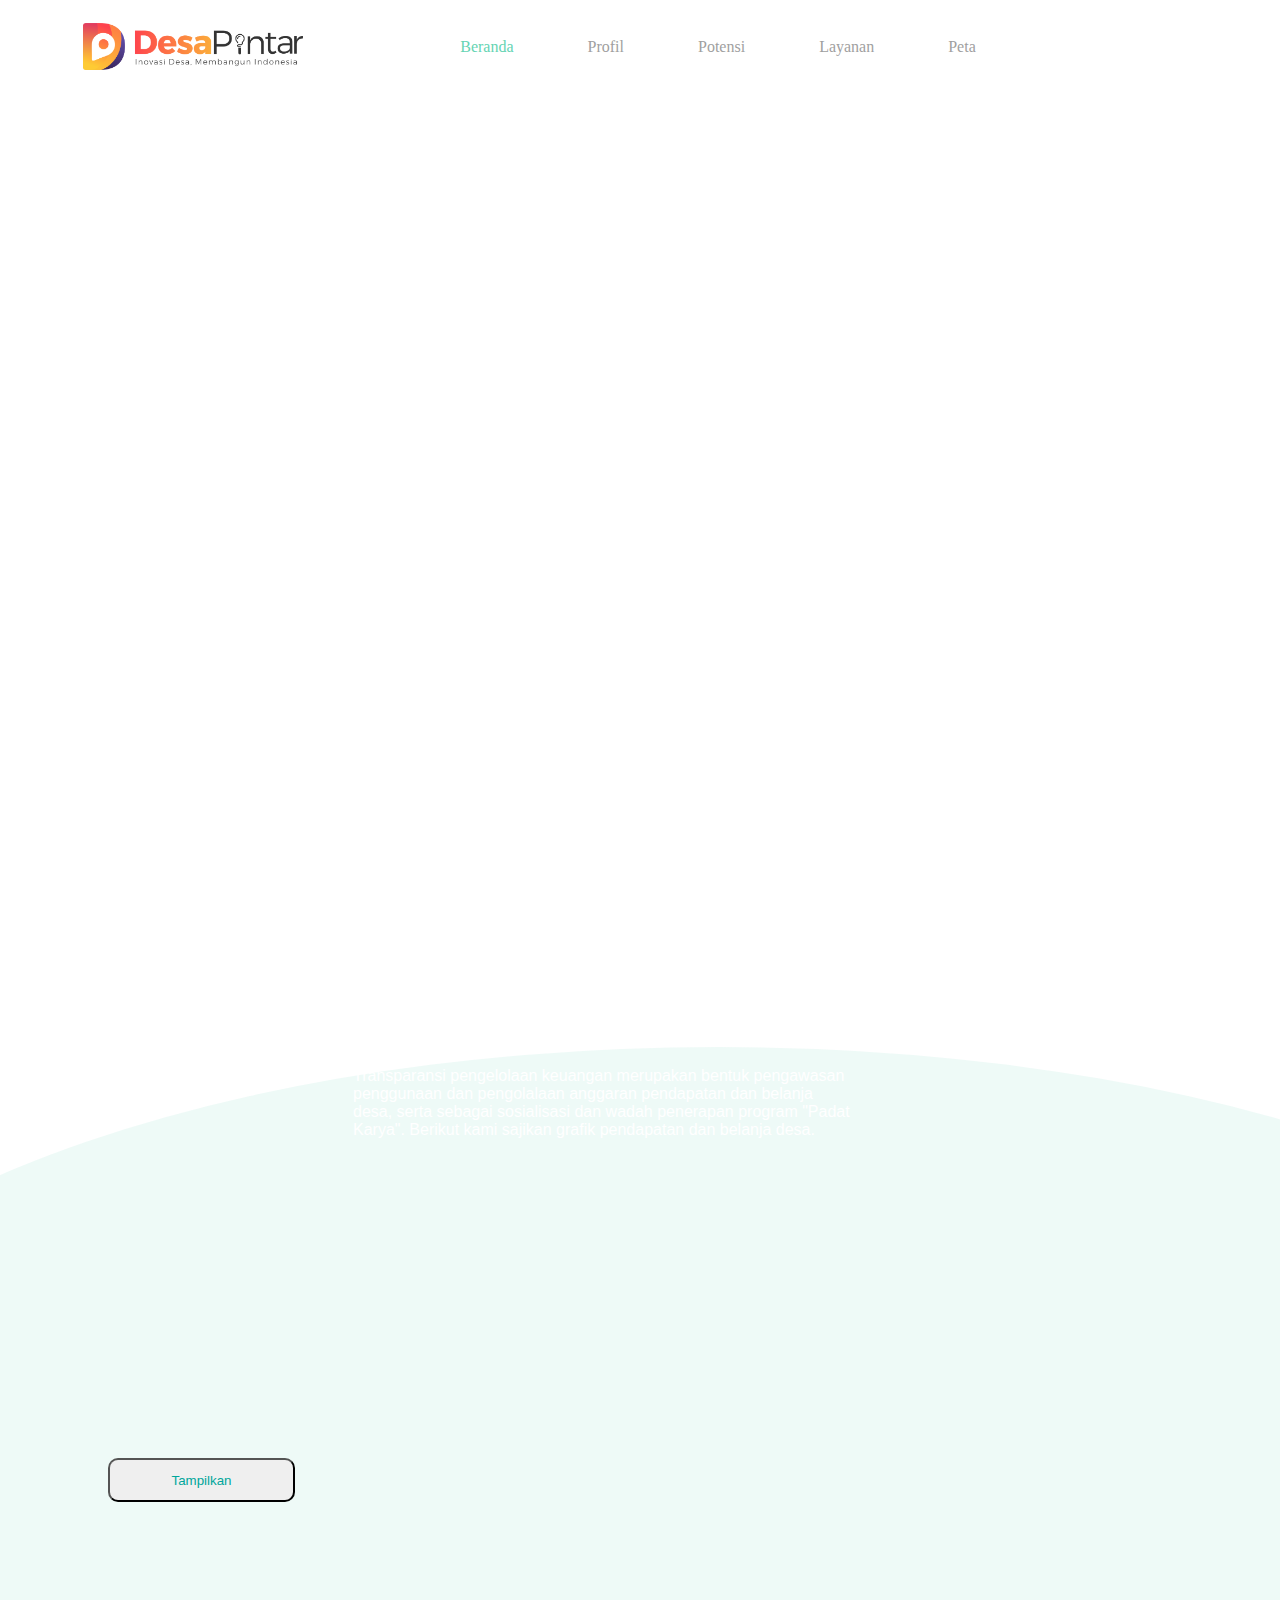
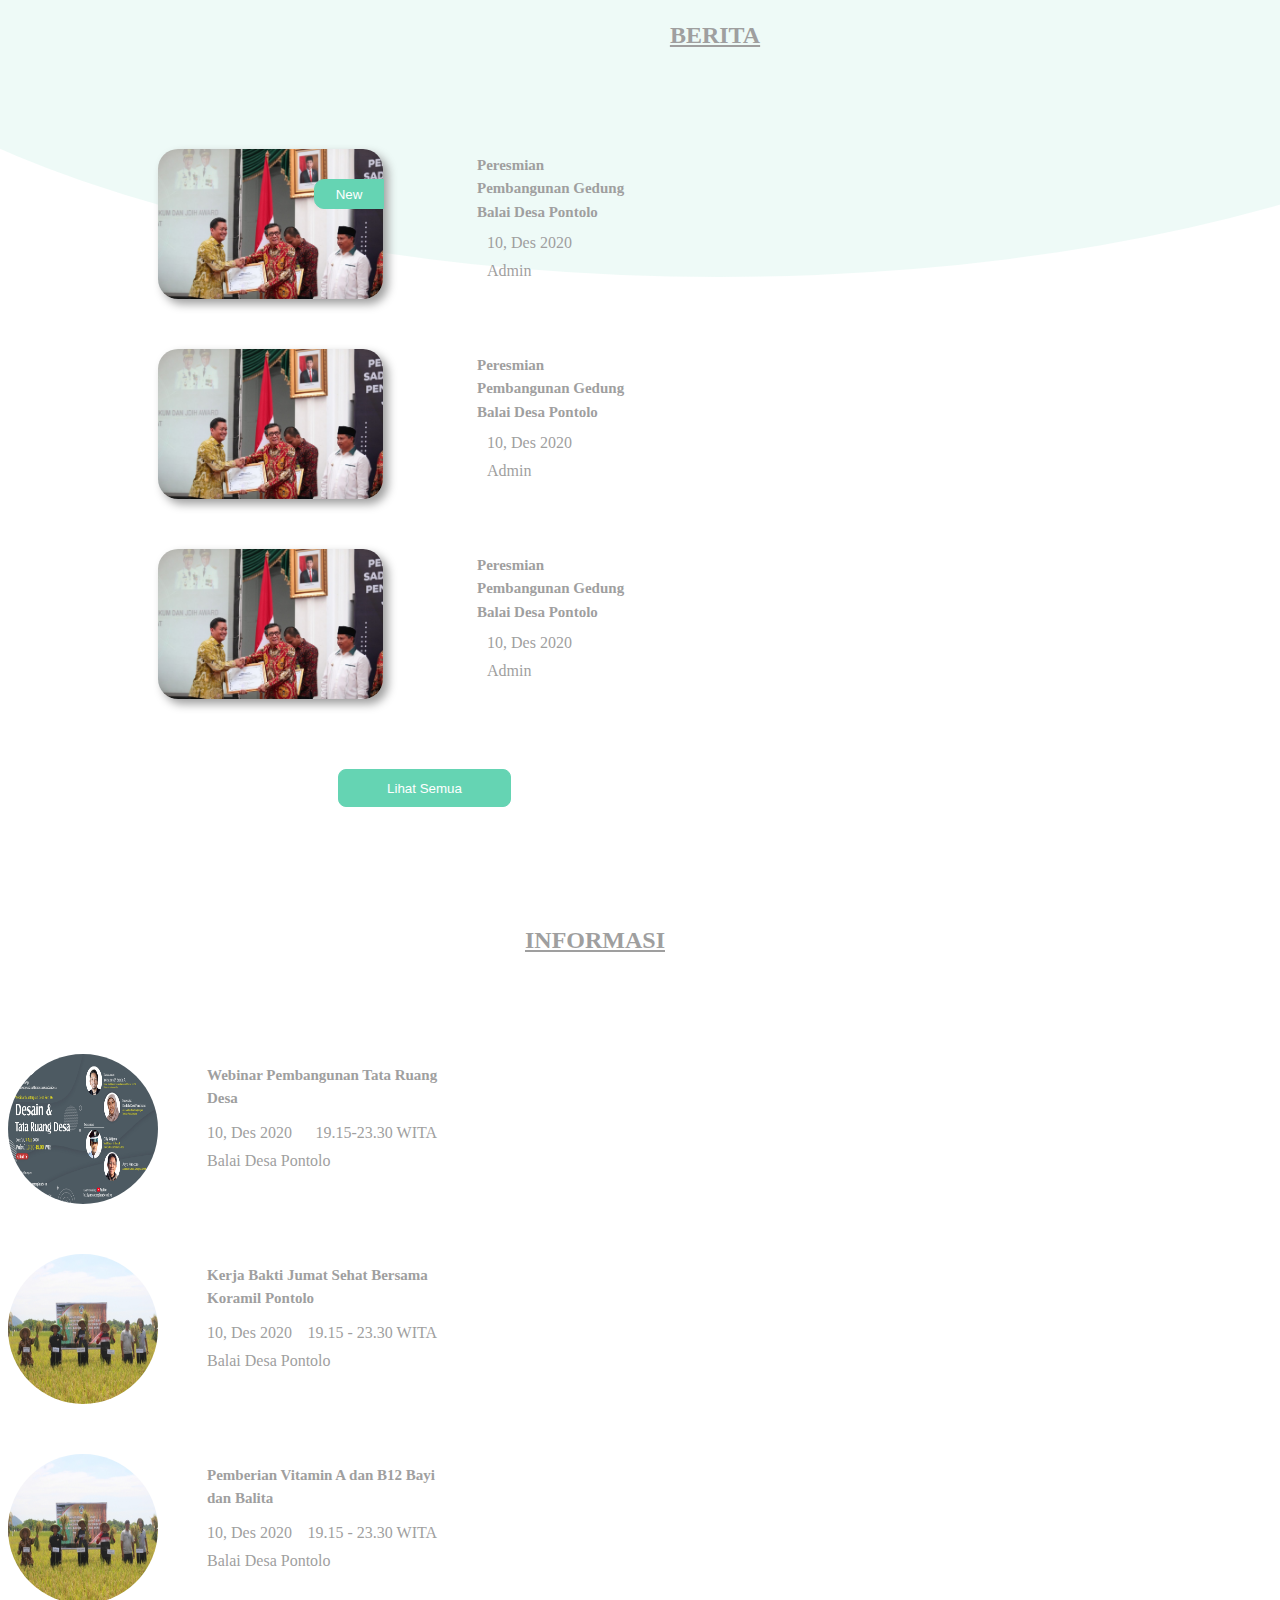
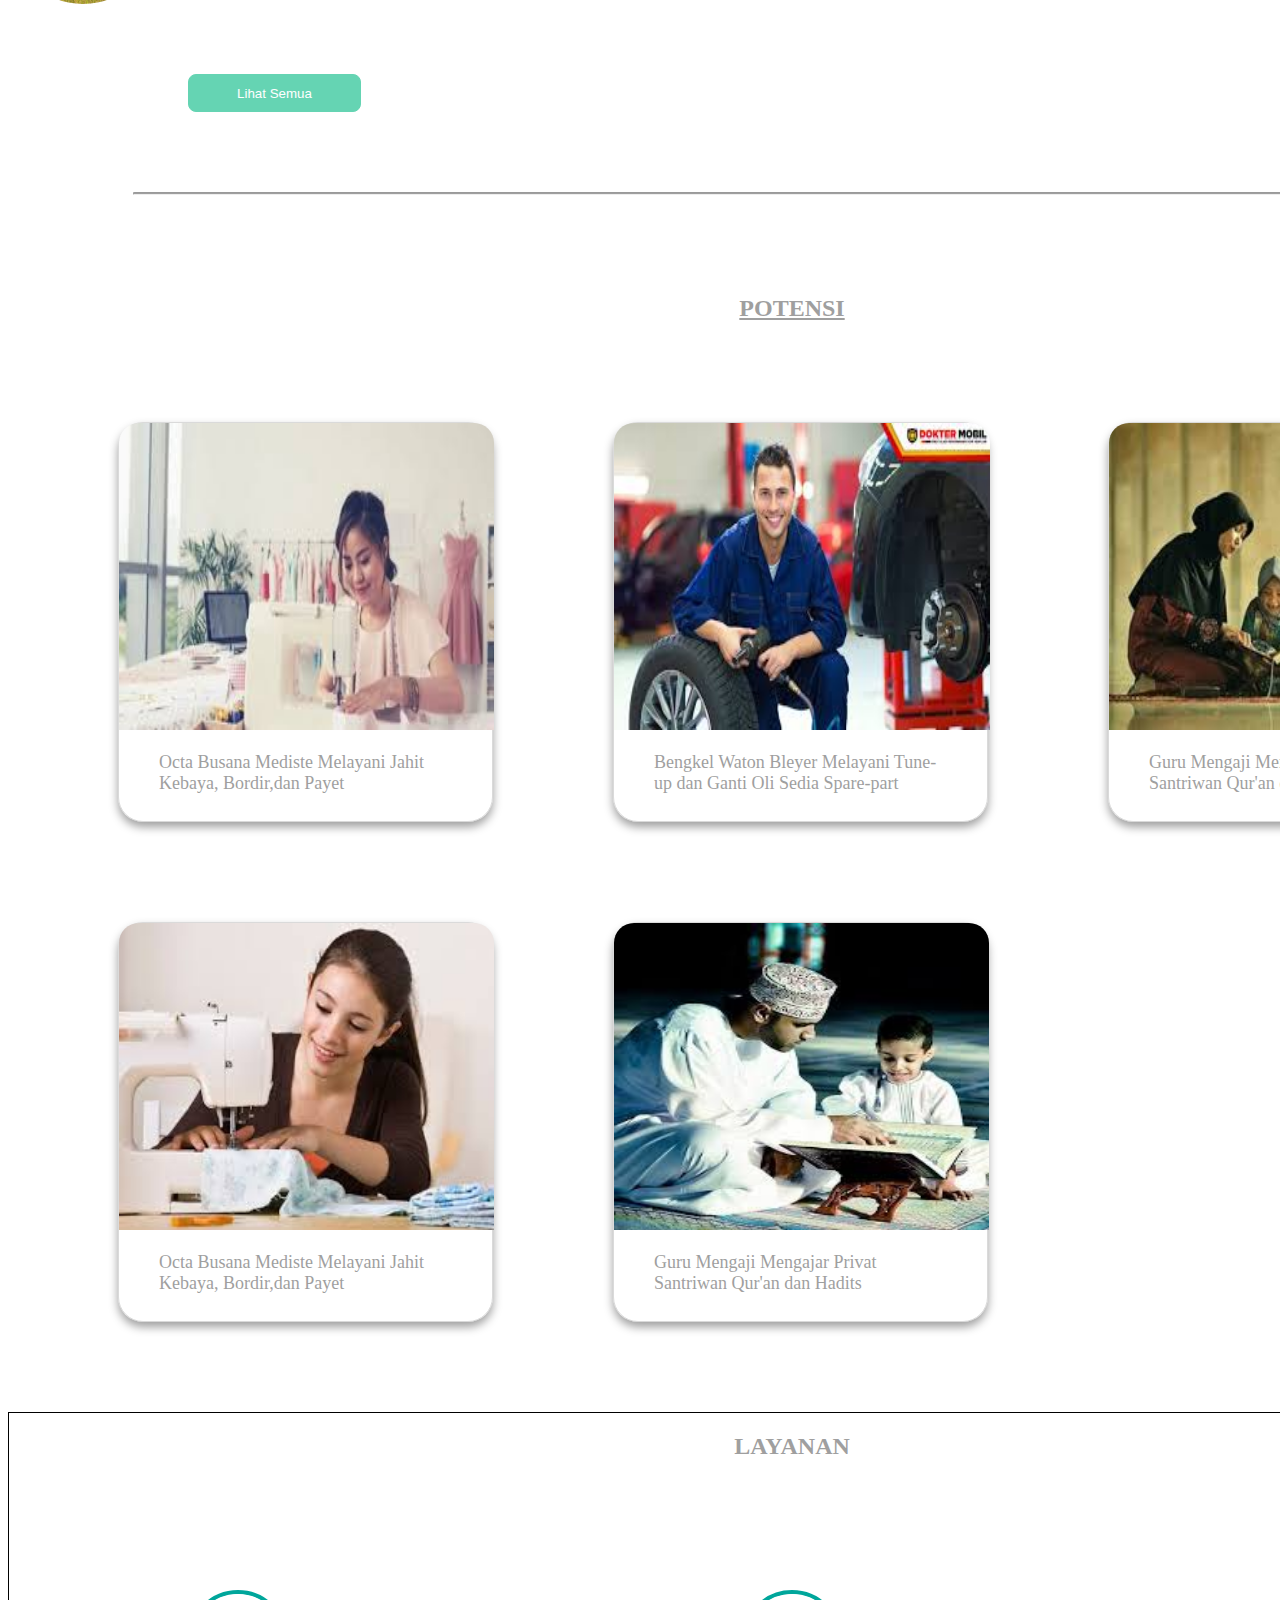
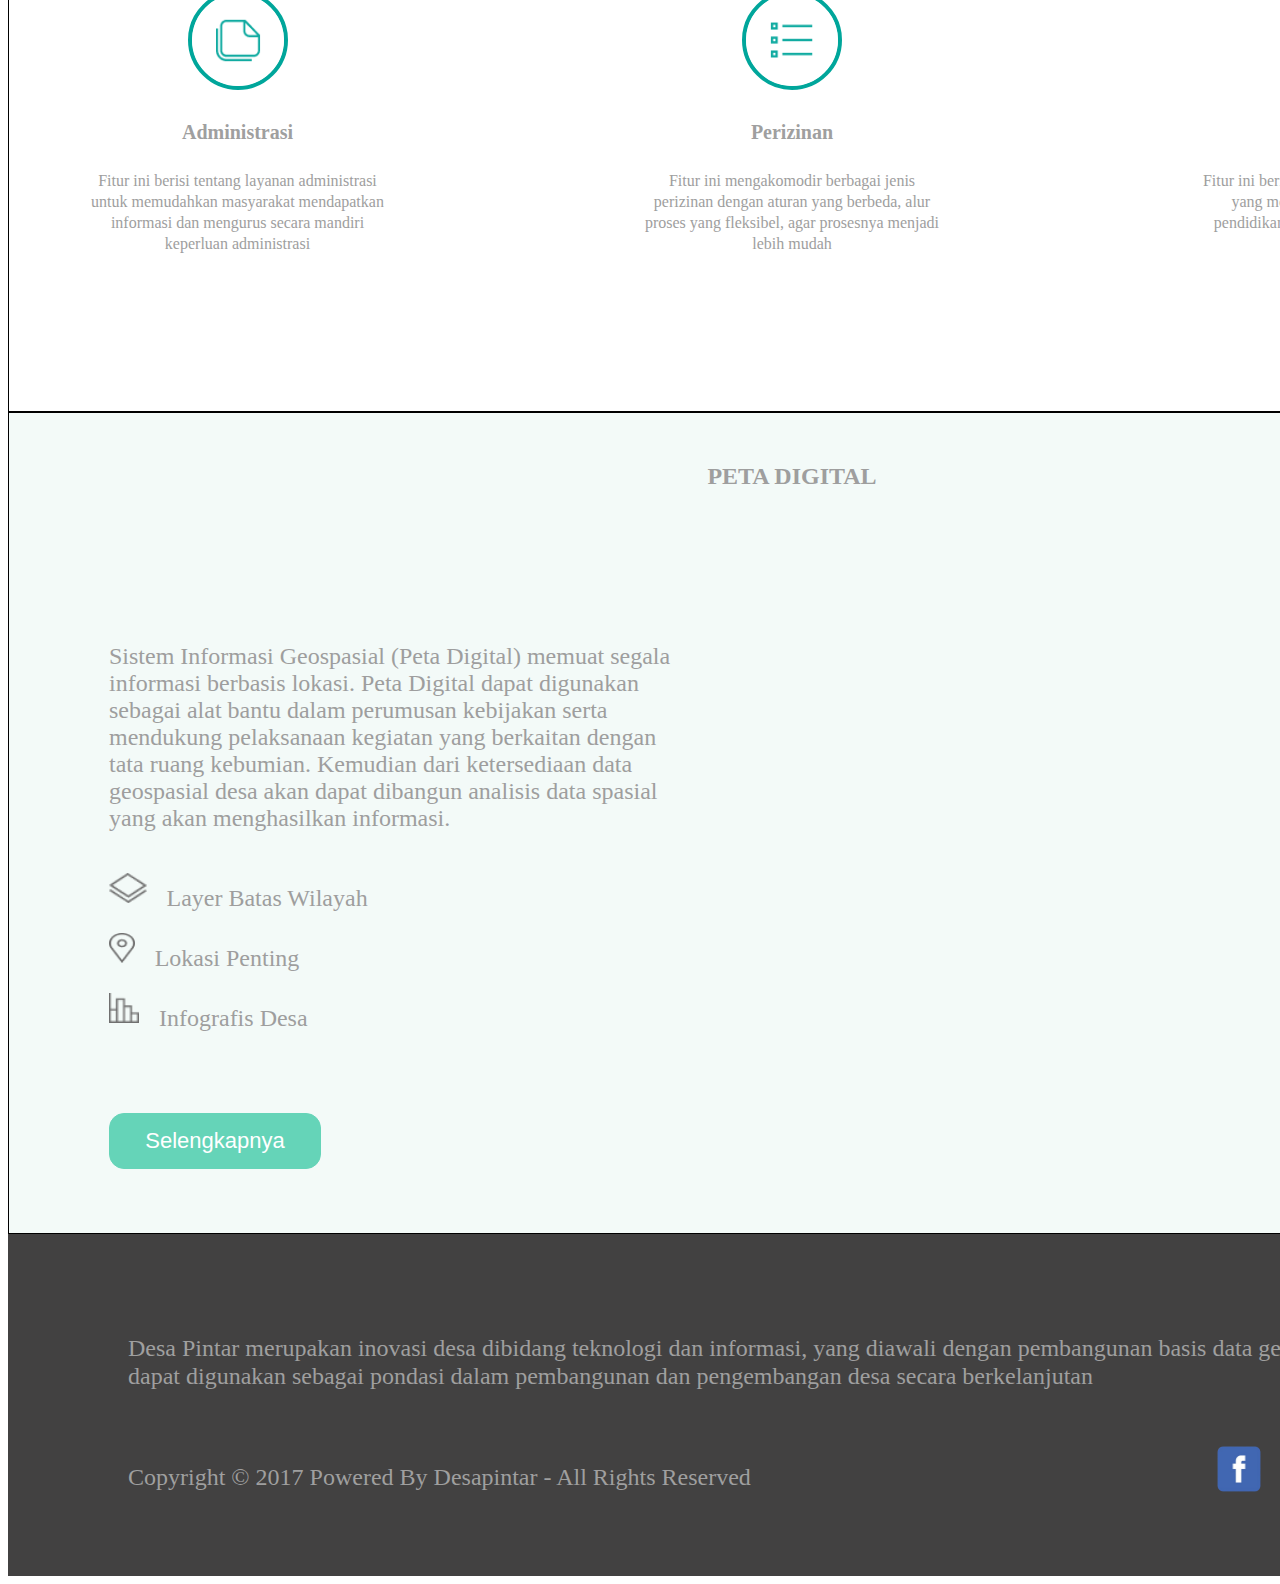
==== commit 1d45afdc: "Update index.html" ====
--- a/index.html
+++ b/index.html
@@ -1,53 +1,54 @@
 <!DOCTYPE html>
-<html lang="en">
+<html!>
 <head>
-    <meta charset="UTF-8">
-    <meta name="viewport" content="width=device-width, initial-scale=1.0">
-    <title>Desa pintar</title>
-    <link rel="stylesheet" href="Index.css">
+    <title>Desa Pintar</title>
+    <Link rel="stylesheet" href="Index.css">
 </head>
 <body>
+
+    <!-- Bagian navbar -->
     <div class="navbar">
         <div class="logo">
-            <img src="desopinter.png" alt="desapintar">
+            <img src="Desa Pintar.png" alt="">
         </div>
         <div class="list">
-        <ul> 
-                <li><a href="#" class="Beranda">Beranda</a></li>
-                <li><a href="#">Profil</a></li>
-                <li><a href="#">Potensi</a></li>
-                <li><a href="#">Layanan</a></li>
-                <li><a href="#">Peta</a></li>
-        </ul>
+            <ul>
+                <li><a href="#Beranda"Class="Beranda">Beranda</a></li>
+                <li><a href="#Profil">Profil</a></li>
+                <li><a href="#Potensi">Potensi</a></li>
+                <li><a href="#Layanan">Layanan</a></li>
+                <li><a href="#Peta">Peta</a></li>
+            </ul>
         </div>
         <div class="tombol">
-            <button>Login</button>
-        </div>
-    </div>
-    <div class="hero">
-        <div class="slider">
-            <div class="slider_1"></div>
-            <div class="slider_2"></div>
-            <div class="slider_3"></div>
-        </div>
-    </div>
-    <div class="section">
+            <button>login</button>
+        </div>      
+    </div>
+    <div class="Sec Hero">
+        <div class="Hero">
+            <div class="slider">
+                <div class="slide_1"></div>
+                <div class="slide_2"></div>
+                <div class="slide_3"></div>
+        </div>
+    </div>
+    <div class="Section1">
         <div class="APBDES">
-            <h3>APBDES</h3>
-            <section>Transparansi pengelolaan keuangan merupakan bentuk pengawasan penggunaan dan pengolalaan anggaran pendapatan dan belanja desa, serta sebagai sosialisasi dan wadah penerapan program "Padat Karya". Berikut kami sajikan grafik pendapatan dan belanja desa.</section>
+           <h3 >APBDES</h3>
+           <section>Transparansi pengelolaan keuangan merupakan bentuk pengawasan penggunaan dan pengolalaan anggaran pendapatan dan belanja desa, serta sebagai sosialisasi dan wadah penerapan program "Padat Karya". Berikut kami sajikan grafik pendapatan dan belanja desa.</section>            
         </div>
         <div class="sidebar">
-            <button>Tampilkan</button>
-        </div>
-    </div>
-    <div class="elipse"></div>
-    </div>
-    <div class="section2">
+            <Button>Tampilkan</Button>
+        </div>
+    </div>
+    <div class="elipse"></div></div>
+    </div>
+    <div class="Section2">
         <div class="sidebar_berita">
             <h2>BERITA</h2>
             <div class="kotak_1">
                 <div class="gambar1">
-                    <img src="fto8.jpg" alt="">
+                    <img src="Berita.jpg" alt="">
                         <button>New</button>
                 </div>
                 <div class="teks">
@@ -57,7 +58,7 @@
                 </div>
             </div>
             <div class="kotak_2">
-                <div class="gambar2"><img src="fto8.jpg" alt=""></div>
+                <div class="gambar2"><img src="Berita.jpg" alt=""></div>
                 <div class="teks">
                     <h4>Peresmian Pembangunan Gedung Balai Desa Pontolo</h4>
                     <p>10, Des 2020</p>
@@ -65,7 +66,7 @@
                 </div>
             </div>
             <div class="kotak_3">
-                <div class="gambar3"><img src="fto8.jpg" alt=""></div>
+                <div class="gambar3"><img src="Berita.jpg" alt=""></div>
                 <div class="teks">
                     <h4>Peresmian Pembangunan Gedung Balai Desa Pontolo</h4>
                     <p>10, Des 2020</p>
@@ -79,7 +80,7 @@
         <div class="sidebar_informasi">
             <h2>INFORMASI</h2>
                 <div class="lingkaran_1">
-                    <div class="gambar4"><img src="fto6.jpg"></div>
+                    <div class="gambar4"><img src="Informasi.jpg"></div>
                     <div class="teks">
                         <h4>Webinar Pembangunan Tata Ruang Desa</h4>
                         <div class="waktu">
@@ -90,7 +91,7 @@
                     </div>  
                 </div>
                 <div class="lingkaran_2">
-                    <div class="gambar5"><img src="fto7.jpg" alt=""></div>
+                    <div class="gambar5"><img src="Informas.jpg" alt=""></div>
                     <div class="teks">
                         <h4>Kerja Bakti Jumat Sehat Bersama Koramil Pontolo</h4>
                         <div class="waktu">
@@ -101,7 +102,7 @@
                     </div>
                 </div>
                 <div class="lingkaran_3">
-                    <div class="gambar6"><img src="fto7.jpg" alt=""></div>
+                    <div class="gambar6"><img src="Informas.jpg" alt=""></div>
                     <div class="teks">
                         <h4>Pemberian Vitamin A dan B12 Bayi dan Balita</h4>
                         <div class="waktu">
@@ -121,37 +122,39 @@
             <h2>POTENSI</h2>
             <div class="sec3_hero">
                 <div class="box_1">
-                    <div class="gambar_box1"><img src="fto2.jpg" alt=""></div>
+                    <div class="gambar_box1"><img src="Jahit Ke1.jpg" alt=""></div>
                     <p>Octa Busana Mediste
                         Melayani Jahit Kebaya, Bordir,dan Payet</p>
                 </div>
                 <div class="box_2">
-                    <div class="gambar_box2"><img src="ft04.jpg" alt=""></div>
+                    <div class="gambar_box2"><img src="Bengkel.jpg" alt=""></div>
                     <p>Bengkel Waton Bleyer
                         Melayani Tune-up dan Ganti Oli
                         Sedia Spare-part</p>
                 </div>
                 <div class="box_3">
-                    <div class="gambar_box3"><img src="fto3.jpg" alt=""></div>
+                    <div class="gambar_box3"><img src="Ngaji Ke 2.jpg" alt=""></div>
                     <p>Guru Mengaji 
                         Mengajar Privat Santriwan
                         Qur'an dan Hadits</p>
             </div>
         </div>
         <div class="sec3_hero2">
-            <div class="box_4"> 
-                <div class="gambar_box4"><img src="fto5.jpg" alt=""></div>
+            <div class="box_4">
+                <div class="gambar_box4"><img src="Jahit Ke 2.jpg" alt=""></div>
                 <p>Octa Busana Mediste
                     Melayani Jahit Kebaya, Bordir,dan Payet</p>
             </div>
             <div class="box_5">
-                <div class="gambar_box5"><img src="fto1.jpg" alt=""></div>
+                <div class="gambar_box5"><img src="Ngaji Ke 1.jpg" alt=""></div>
                 <p>Guru Mengaji 
                     Mengajar Privat Santriwan
                     Qur'an dan Hadits</p>
             </div>
         </div>
-    </div> 
+    </div>
+</body>
+</html>
     <div class="section4">
         <h2>LAYANAN</h2>
         <div class="vector">
@@ -161,12 +164,12 @@
                 <p>Fitur ini berisi tentang layanan administrasi untuk memudahkan masyarakat mendapatkan informasi dan mengurus secara mandiri keperluan administrasi</p>
             </div>
             <div class="vector_2">
-                <img src="Checliste.png" alt=""> 
+                <img src="Checliste 1 (1).png" alt="">
                 <h4>Perizinan</h4>
                 <p>Fitur ini mengakomodir berbagai jenis perizinan dengan aturan yang berbeda, alur proses yang fleksibel, agar prosesnya menjadi lebih mudah</p>
             </div>
             <div class="vector_3">
-                <img src="Tv__2_.png" alt="">
+                <img src="Tv (2).png" alt="">
                 <h4>Pendidikan</h4>
                 <p>Fitur ini berisi tentang informasi pendidikan, yang menampilkan data dari tingkat pendidikan terendah hingga ke perguruan tinggi</p>
             </div>
@@ -193,25 +196,24 @@
                     <button>Selengkapnya</button>
                 </div>
             </div>
-            
             <div class="peta">
-                <iframe src="https://www.google.com/maps/embed?pb=!1m18!1m12!1m3!1d15957.801226118614!2d122.84899924767385!3d0.778209393265858!2m3!1f0!2f0!3f0!3m2!1i1024!2i768!4f13.1!3m3!1m2!1s0x327947a227753b9d%3A0xd382edb2a2adb537!2sMalingkapoto%2C%20Pontolo%2C%20Kec.%20Kwandang%2C%20Kabupaten%20Gorontalo%20Utara%2C%20Gorontalo!5e0!3m2!1sid!2sid!4v1724298692162!5m2!1sid!2sid" width="600" height="450" style="border:0;" allowfullscreen="" loading="lazy" referrerpolicy="no-referrer-when-downgrade"></iframe>
-            </div>
-        </div>
-    </div> 
+<iframe src="https://www.google.com/maps/embed?pb=!1m18!1m12!1m3!1d15957.801226118483!2d122.84899923124156!3d0.7782093933000455!2m3!1f0!2f0!3f0!3m2!1i1024!2i768!4f13.1!3m3!1m2!1s0x327947a227753b9d%3A0xd382edb2a2adb537!2sMalingkapoto%2C%20Pontolo%2C%20Kec.%20Kwandang%2C%20Kabupaten%20Gorontalo%20Utara%2C%20Gorontalo!5e0!3m2!1sid!2sid!4v1724319582273!5m2!1sid!2sid" width="600" height="450" style="border:0;" allowfullscreen="" loading="lazy" referrerpolicy="no-referrer-when-downgrade"></iframe>
+            </div>
+        </div>
+    </div>
     <div class="footer">
         <div class="foot_1">
-            <p>Desa Pintar merupakan inovasi desa dibidang teknologi dan informasi,yang diawali dengan pembangunan basis data geospasial yang dapat digunakan
-                 sebagai pondasi dalam pembangunan dan pengembangan desa secara berkelanjutan</p>
+            <p>Desa Pintar merupakan inovasi desa dibidang teknologi dan informasi,
+                 yang diawali dengan pembangunan basis data geospasial yang dapat digunakan sebagai pondasi dalam pembangunan dan pengembangan desa secara berkelanjutan</p>
         </div>
         <div class="foot_2">
             <div class="foot_teks">
                 <p>Copyright © 2017 Powered By Desapintar - All Rights Reserved</p>
             </div>
             <div class="foot_logo">
-                <div class="logo1"><img src="fc.png" alt=""></div>
-                <div class="logo2"><img src="twiter.png" alt=""></div>
-                <div class="logo3"><img src="youtube.png" alt=""></div>
+                <div class="logo1"><img src="pngtree-facebook-logo-facebook-icon-png-image_3654755-removebg-preview.png" alt=""></div>
+                <div class="logo2"><img src="Twitter-removebg-preview.png" alt=""></div>
+                <div class="logo3"><img src="YT-removebg-preview.png" alt=""></div>
             </div>
         </div>
     </div>             
--- a/Index.css
+++ b/Index.css
@@ -1,795 +1,797 @@
-        /* Gaya dasar untuk body */
-        body {
-            font-family: Arial, sans-serif;
-            margin: 0;
-            padding: 0;
-        }
-
-        /* Gaya untuk navbar */
-        .navbar {
-            display: Flex;
-            Width: 1340px;
-            Height:80Px;
-            justify-content: space-between;
-        }
-        .logo img{
-        width: 200px;
-        Height: 46.71;
-        margin-top: 16Px;
-        margin-left: 104Px ;
-        }
-        
-        .list ul li{
-            list-style: none;
-            display:inline-block;
-            margin-top: 15Px;
-            height: 26Px;
-            margin-right: 100px;
-        }
-        /* Gaya untuk link dalam navbar */
-        .list a {
-            font-weight: 400;
-            color:#9F9F9F;
-            text-decoration: none;
-        }
-
-        /* Gaya untuk link login */
-        .navbar .tombol button {
-            float: right; /* Menempatkan link login di sisi kanan */
-            background-color: #65D4B3; /* Warna hijau untuk tombol login */
-            color: white;
-            border-radius: 10px;
-            border: 1Px solid #65D4B3;
-            width: 120px;
-            height: 47px;
-            margin-top: 16px;
-            margin-left: 100px;
-        }
-
-        /* Gaya untuk link navbar saat dihover */
-        .navbar a.Beranda{
-            color:#65D4B3;
-        }
-
-        /* Gaya untuk link login saat dihover */
-        .navbar a.login:hover {
-            background-color: #45a049;
-            color: white;
-        }
-        body{
-            margin: 0;
-            padding: 0;
-        }
-        
-        .Hero{
-            width: 1300px;
-            height: 898px;
-            background-image: url(Desa.jpg);
-            display: inline-block;
-        }
-        
-        .slider{
-            width: 86px;
-            height: 18px;
-            margin-top:790px;
-            margin-left: 53%;
-            z-index: 5;
-            display: flex;
-            justify-content: space-between;
-        }
-        
-        .slider .slide_1{
-            height: 18px;
-            width: 18px;
-            border-radius: 50%;
-            background-color:#65D4B3;
-        }
-        
-        .slider .slide_2{
-            height: 18px;
-            width: 18px;
-            border-radius: 50%;
-            background-color:white;
-        }
-        
-        .slider .slide_3{
-            height: 18px;
-            width: 18px;
-            border-radius: 50%;
-            background-color: white;
-        }
-        body{
-            margin: 0;
-            padding: 0;
-        }
-        
-        .Section1{
-            height: 301px;
-            width: 1400px;
-            background-color:#00A69B;
-            display: flex;
-            justify-content: space-between;
-        }
-        
-        .APBDES{
-            float: left;
-            height: 188px;
-            width: 824px;
-            margin-left: 235px;
-            margin-top: 20px;
-            color: white;
-            font-family: Arial, Helvetica, sans-serif;
-            font-size: 26Px;
-            line-height: 30,47px;
-        }
-        
-        .sidebar{
-            width:500px;
-        }
-        
-        .sidebar Button{
-            margin-top: 180px;
-            width: 187px;
-            height: 44px;
-            border-radius: 10px;
-            color: #00A69B;
-            border: 1px solid #00A69B;
-        }
-        
-        .elipse{
-            width: 1990px;
-            height: 830px;
-            border-radius: 50%;
-            background-color: #65D4B3;
-            margin-left: -284px;
-            margin-top: -455px;
-            position: relative;
-            z-index: -99;
-            overflow: hidden;
-            opacity: 11%;
-            position: absolute;
-        }
-        *{
-            box-sizing: border-box;
-        }
-        
-        .Section2{
-            width: 109px;
-            height: 46px;
-            display: flex;
-            justify-content: space-between;
-        }
-        
-        .sidebar_berita{
-            margin-left: 150px;
-            margin-top: 300px;
-        }
-        
-        .sidebar_berita h2{
-            text-decoration: underline;
-            text-align: center;
-            color: #9F9F9F;
-            margin-bottom: 100px;
-        }
-        
-        .sidebar_berita .kotak_1, .kotak_2, .kotak_3{
-            margin-bottom: 100px;
-        }
-        
-        .kotak_1{
-            width: 482px;
-            height: 150px;
-            display: flex;
-            justify-content: space-between;
-        }
-        
-        .kotak_2{
-            width: 482px;
-            height: 150px;
-            display: flex;
-            justify-content: space-between;
-        }
-        
-        .kotak_3{
-            width: 482px;
-            height: 150px;
-            display: flex;
-            justify-content: space-between;
-        }
-        
-        .kotak_1 .gambar1 img{
-            height: 150px;
-            width: 225px;
-            border-radius: 20px;
-            box-shadow: 5px 5px 10px #9F9F9F;
-            position: absolute;
-        }
-        
-        .gambar1 button{
-            width: 70px;
-            height: 30px;
-            border-radius: 10px 0px 0px 10px;
-            position: absolute;
-            margin-top: 20px;
-            margin-left: 156px;
-            color: white;
-            background: #65D4B3;
-            border: 1px solid #65D4B3;
-        }
-        
-        .kotak_1 .teks{
-            display: inline-block;
-            width: 350px;
-            margin-left: 300px;
-            color: #9F9F9F;
-        }
-        
-        .kotak_1 h4{
-            width: 180px;
-            line-height: 23.44px;
-            margin-top: 5px;
-            margin-right: 5;
-            font-size: 15px;
-        }
-        
-        .teks p{
-            margin-right: 10 px;
-        }
-        
-        .kotak_2 h4{
-            width: 180px;
-            line-height: 23.44px;
-            margin-top: 5px;
-            margin-right: 5px;
-            font-size: 15px;
-        }
-        
-        .kotak_2 .teks{
-            display: inline-block;
-            width: 160px;
-            height: 150px;
-            margin-right: 3px;
-            color: #9F9F9F;
-        }
-        
-        .kotak_3 h4{
-            width: 180px;
-            line-height: 23.44px;
-            margin-top: 5px;
-            margin-right: 5px;
-            font-size: 15px;
-        }
-        
-        .kotak_3 .teks{
-            display: inline-block;
-            width: 160px;
-            height: 150px;
-            margin-right: 3px;
-            color: #9F9F9F;
-        }
-        
-        .kotak_2 .gambar2 img{
-            height: 150px;
-            width: 225px;
-            border-radius: 20px;
-            box-shadow: 5px 5px 10px #9F9F9F;
-        }
-        
-        .kotak_3 .gambar3 img{
-            height: 150px;
-            width: 225px;
-            border-radius: 20px;
-            box-shadow: 5px 5px 10px #9F9F9F;
-        }
-        
-        .sidebar_informasi{
-            margin-left: 320px;
-            margin-top: 300px;
-        }
-        
-        .sidebar_informasi .lingkaran_1,.lingkaran_2,.lingkaran_3{
-            margin-bottom: 100px;
-        }
-        
-        
-        .sidebar_informasi h2{
-            text-decoration: underline;
-            text-align: center;
-            color: #9F9F9F;
-            margin-bottom: 100px;
-        }
-        
-        .lingkaran_1{
-            width: 492px;
-            height: 150px;
-            display: flex;
-            justify-content: space-between;
-        }
-        
-        .lingkaran_2{
-            width: 492px;
-            height: 150px;
-            display: flex;
-            justify-content: space-between;
-        }
-        
-        .lingkaran_3{
-            width: 492px;
-            height: 150px;
-            display: flex;
-            justify-content: space-between;
-        }
-        
-        .lingkaran_1 .gambar4 img{
-            height: 150px;
-            width: 150px;
-            border-radius: 50%;
-            box-shadow: 10px;
-        }
-        
-        .lingkaran_2 .gambar5 img{
-            height: 150px;
-            width: 150px;
-            border-radius: 50%;
-            box-shadow: 10px;
-        }
-        
-        .lingkaran_3 .gambar6 img{
-            height: 150px;
-            width: 150px;
-            border-radius: 50%;
-            box-shadow: 10px;
-        }
-        
-        .lingkaran_1 h4{
-            width: 240px;
-            height: 60px;
-            line-height: 23.44px;
-            margin-top: 10px;
-            margin-bottom: 0;
-            font-size: 15px;
-        }
-        
-        
-        .lingkaran_1 .teks{
-            display: inline-block;
-            width: 290px;
-            height: 150px;
-            margin-right: 3px;
-            color: #9F9F9F;
-        }
-        
-        .lingkaran_2 h4{
-            width: 240px;
-            height: 60px;
-            line-height: 23.44px;
-            margin-top: 10px;
-            margin-bottom: 0px;
-            font-size: 15px;
-        }
-        
-        .lingkaran_2 .teks{
-            display: inline-block;
-            width: 290px;
-            height: 150px;
-            margin-right: 3px;
-            color: #9F9F9F;
-        }
-        
-        .lingkaran_3 h4{
-            width: 240px;
-            height: 60px;
-            line-height: 23.44px;
-            margin-top: 10px;
-            margin-bottom: 0;
-            font-size: 15px;
-        }
-        
-        .lingkaran_3 .teks{
-            display: inline-block;
-            width: 290px;
-            height: 150px;
-            margin-right: 3px;
-            color: #9F9F9F;
-        }
-        .lingkaran_1 .waktu{
-            display: flex;
-            width: 250px;
-            margin-top: 0;
-            justify-content: space-between;
-        }
-        
-        .lingkaran_2 .waktu{
-            display: flex;
-            width: 250px;
-            margin-top: 0;
-            justify-content: space-between;
-        }
-        
-        .lingkaran_3 .waktu{
-            display: flex;
-            width: 250px;
-            margin-top: 0;
-            justify-content: space-between;
-        }
-        
-        .lingkaran_1 .waktu p{
-            margin: 0;
-        }
-        
-        .lingkaran_2 .waktu p{
-            margin: 0;
-        }
-        
-        .lingkaran_3 .waktu p{
-            margin: 0;
-        }
-        
-        .lingkaran_1 p{
-            margin-left: 0;
-        }
-        
-        .lingkaran_2 p{
-            margin-left: 0;
-        }
-        
-        .lingkaran_3 p  {
-            margin-left: 0;
-        }
-        
-        .tombol button{
-            border-radius: 8px;
-            width: 173px;
-            height: 38px;
-            color: white;
-            background: #65D4B3;
-            border: 1px solid #65D4B3;
-            margin-left: 180px;
-            margin-bottom: 300px;
-        }
-
-        hr{
-            height: 3px;
-            width:85%;
-            align-items: center;
-            background-color: #9F9F9F;
-            border-radius: 5px;
-            margin-top: 80px;
-
-        }
-        
-        .section3{
-            margin-top: 1200px;
-        }
-        
-        .section3 .sec3_hero{
-            margin: 20px;
-            display: flex;
-            width: 1335px;
-            justify-content: space-between;
-        }
-        
-        .section3 .sec3_hero2{
-            margin: 20px;
-            display: flex;
-            width: 1335px;
-            margin-top: 100px;
-        }
-        
-        .section3 h2{
-            text-decoration: underline;
-            text-align: center;
-            color: #9F9F9F;
-            margin-bottom: 100px ;
-        }
-        
-        .box_1{
-            width: 375px;
-            height: 400px;
-            border: 1px solid rgba(196, 196, 196,0.62);
-            border-radius: 25px;
-            box-shadow: 0px 5px 10px #9F9F9F;
-            margin-left: 90px;
-        }
-        
-        .box_2{
-            width: 375px;
-            height: 400px;
-            border: 1px solid rgba(196, 196, 196,0.62);
-            border-radius: 25px;
-            box-shadow: 0px 5px 10px #9F9F9F;
-            margin-left: 120px;
-        }
-        
-        .box_3{
-            width: 375px;
-            height: 400px;
-            border: 1px solid rgba(196, 196, 196,0.62);
-            border-radius: 25px;
-            box-shadow: 0px 5px 10px #9F9F9F;
-            margin-left: 120px;
-        }
-        
-        .box_4{
-            width: 375px;
-            height: 400px;
-            border: 1px solid rgba(196, 196, 196,0.62);
-            border-radius: 25px;
-            box-shadow: 0px 5px 10px #9F9F9F;
-            margin-left: 90px;
-        }
-        
-        .box_5{
-            width: 375px;
-            height: 400px;
-            border: 1px solid rgba(196, 196, 196,0.62);
-            margin-left: 105px;
-            border-radius: 25px;
-            box-shadow: 0px 5px 10px #9F9F9F;
-            margin-left: 120px;
-        }
-        
-        .box_1 img{
-            width: 375px;
-            height: 307px;
-            border-radius: 20px 20px 0px 0px;
-        }
-        
-        .box_2 img{
-            width: 376px;
-            height: 307px;
-            border-radius: 20px 20px 0px 0px;
-        }
-        
-        .box_3 img{
-            width: 375px;
-            height: 307px;
-            border-radius: 20px 20px 0px 0px;
-        }
-        
-        .box_4 img{
-            width: 375px;
-            height: 307px;
-            border-radius: 20px 20px 0px 0px;
-        }
-        
-        .box_5 img{
-            width: 375px;
-            height: 307px;
-            border-radius: 20px 20px 0px 0px;
-        }
-        
-        .section3 p{
-            width: 297px;
-            height: 66px;
-            align-items: center;
-            line-height: 21px;
-            margin-left: 40px;
-            color: #9F9F9F;
-            font-size: 18px;
-        }
-        .section4{
-            margin-top: 100px;
-            margin-left: 70px;
-        }
-        
-        .section4 h2{
-             color: #9F9F9F;
-             text-align: center;
-        }
-        
-        .vector{
-            display: flex;
-            align-items: center;
-            justify-content: space-between;
-            margin: 80px;
-        }
-        
-        .vector_1 img{
-            height: 100px;
-            width: 100px;
-            border: 4px solid #00A69B;
-            border-radius: 50%;
-        }
-        
-        .vector_2 img{
-            height: 100px;
-            width: 100px;
-            border: 4px solid #00A69B;
-            border-radius: 50%;
-        }
-        
-        .vector_3 img{
-            height: 100px;
-            width: 100px;
-            border: 4px solid #00A69B;
-            border-radius: 50%;
-        }
-        
-        .vector_1{
-            height: 268px;
-            width: 297px;
-            text-align: center;
-            margin-top: 0px;
-        }
-        
-        .vector_2{
-            height: 268px;
-            width: 297px;
-            text-align: center;
-            margin-top: 0px;
-        }
-        
-        .vector_3{
-            height: 268px;
-            width: 297px;
-            text-align: center;
-            margin-top: 0px;
-        } 
-        
-        .vector h4{
-            text-align: center;
-            color:#9F9F9F;
-            font-size: 20px;
-        }
-        
-        .vector p{
-            height: 108px;
-            width: 297px; 
-            text-align: center;
-            line-height: 21.09px;
-            color: #9E9E9E;
-        }
-        .section5{
-            width: 1355px;
-            height: 822px;
-            background-color: rgba(142, 214, 192, 0.11);
-            margin-left: 110px;
-        }
-        
-        .section5 h2{
-            text-decoration: underline;
-            text-align: center;
-            color: #9E9E9E;
-        }
-        
-        .section5 .isi{
-            display: flex;
-            width:  1355px;
-            height: 822px;
-            justify-content: space-between;
-            margin-top: 80px;
-        }
-        
-        .sec_teks p{
-            width: 564px;
-            height: 230px;
-            font-size: 24px;
-            margin-left: 100px;
-            margin-top: 0;
-            margin-bottom: 0;
-            color: #9E9E9E;
-        }
-        
-        .layer{
-            display: flex;
-            width: 20;
-            height: 30px;
-            margin-left: 100px;
-        }
-        
-        .lokasi{
-            display: flex;
-            width: 20;
-            height: 30px;
-            margin-left: 100px;
-            margin-top: 20px;
-        }
-        
-        .diagram{
-            display: flex;
-            width: 20;
-            height: 30px;
-            margin-left: 100px;
-            margin-top: 20px;
-        }
-             
-        .layer p{
-            width: 233px;
-            height: 24px;
-            margin-top: 12px;
-            margin-left: 20px;
-        }
-        
-        .lokasi p{
-            width: 233px;
-             height: 24px;
-            margin-top: 12px;
-            margin-left: 20px;
-        }
-        
-        .diagram p{
-            width: 233px;
-            height: 24px;
-            margin-top: 12px;
-            margin-left: 20px;
-        }
-        
-        .tombol3 button{
-            height: 56px;
-            width: 212px;
-            color: white;
-            background: #65D4B8;
-            border: 1PX solid #65D4B8;
-            border-radius: 15px;
-            margin-left: 100px;
-            margin-top: 90px;
-            font-size: 22px;
-        }
-        .peta iframe{
-            border-radius: 25px;
-            margin-right: 80px;
-            width: 535px;
-            height: 535px;
-        }
-
-        
-        .footer{
-            background: #424141;
-            height: 342px;
-            width: 1568px;
-            display: inline-block;
-        }
-        
-        .foot_1 p{
-            width: 1300px;
-            height: 90px;
-            color: #9F9F9F;
-            line-height: 28.13px;
-            margin-left: 120px;
-            margin-top: 100px;
-            margin-bottom: 0;
-            font-size: 24px;
-        }
-        
-        .foot_2{
-            display: flex;
-            justify-content: space-between;
-        }
-        
-        .foot_2 .foot_teks p{
-            width: 674px;
-            height: 28px;
-            margin-top: 40px;
-            margin-left: 120px;
-            color: #9F9F9F;
-            font-size: 24px;
-        }
-        
-        .foot_2 .foot_logo{
-            margin-top: 0;
-            width: 250px;
-            height: 70px;
-            margin-right: 130px;
-            display: flex;
-            justify-content: space-between;
-        }
-        
-        .foot_logo .logo1 img{
-            width: 86px;
-            height:90px ;
-        }
-        
-        .foot_logo .logo2 img{
-            width: 55px;
-            height: 58px;
-            margin-top: 20px;
-            margin-right: 20px;
-        }
-        
-        .foot_logo .logo3 img{
-            width: 60px;
-            height: 58px;
-            margin-top: 20px;
-            margin-right: 20px;
-        }
+*{
+    box-sizing: border-box;
+}
+
+.body {
+    margin:0px;
+    padding: opx;
+}
+
+
+.navbar {
+    display: flex;
+    width: 1568px;
+    height:80px ;
+    justify-content: space-between;
+}
+
+.logo img {
+    width: 220px;
+    height: 46,65px;
+    margin-top: 15px;
+    margin-left: 75px;
+}
+
+.list ul li{
+    list-style: none;
+    display:inline-block;
+    margin-top: 10px;
+    height: 26px;
+    margin-right: 50px;
+    margin-left: 20px;
+}
+
+
+.list a{
+    text-decoration: none;
+    line-height: 26px;
+    font-weight: 400;
+    color: #9F9F9F;
+}
+
+.list .Beranda{
+    color:#65D4B3;
+}
+
+.tombol button{
+    background-color: #65D4B3;
+    width: 120px;
+    height: 47px;
+    border-radius: 10px;
+    margin-top: 10px;
+    margin-right: 100px;
+    color: white;
+}
+
+.hero {
+    width: 1568px;
+    height: 899px;
+    background-image: url(gambardesa.jpeg);
+    display: inline-block;
+}
+
+.slider{
+    width: 86px;
+    margin-top: 830px;
+    margin-left: 750px;
+    z-index: 5;
+    display: flex;
+    justify-content: space-between;
+}
+
+.slider .slider_1{
+    height: 15px;
+    width: 15px;
+    border-radius: 50%;
+    background-color: #65D4B3;
+}
+
+.slider .slider_2{
+    height: 15px;
+    width: 15px;
+    border-radius: 50%;
+    background-color: white;
+}
+
+.slider .slider_3{
+    height: 15px;
+    width: 15px;
+    border-radius: 50%;
+    background-color: white;
+}
+
+.section{
+    height: 360px;
+    width: 1568px;
+    background-color: #00A69B;
+    display: flex;
+    justify-content: space-between;
+}
+
+.APBDES{
+    float: left;
+    height: 300px;
+    width: 500px;
+    margin-left: 345px;
+    margin-top: 90px;
+    color: white;
+    font-family: Arial, Helvetica, sans-serif;
+}
+
+.sidebar{
+    width: 500px;
+    margin-right: 50px;
+}
+
+.sidebar button{
+    margin-top: 150px;
+    margin-left: 100px;
+    width: 187px;
+    height: 44px;
+    border-radius: 10px;
+    color: #00A69B;
+}
+
+.elipse{
+    width: 1990px;
+    height: 830px;
+    border-radius: 50%;
+    background-color: #65D4B3;
+    margin-left: -284px;
+    margin-top: -455px;
+    position: relative;
+    z-index: -99;
+    overflow: hidden;
+    opacity: 11%;
+    position: absolute;
+}
+
+*{
+    box-sizing: border-box;
+}
+
+.section2{
+    width: 1568px;
+    height: auto;
+    display: flex;
+    justify-content: space-between;
+}
+
+.sidebar_berita{
+    margin-left: 150px;
+    
+    margin-top: 120px;
+}
+
+.sidebar_berita h2{
+    text-decoration: underline;
+    text-align: center;
+    color: #9F9F9F;
+    margin-bottom: 100px;
+}
+
+.sidebar_berita .kotak_1, .kotak_2, .kotak_3{
+    margin-bottom: 50px;
+}
+
+.kotak_1{
+    width: 482px;
+    height: 150px;
+    display: flex;
+    justify-content: space-between;
+}
+
+.kotak_2{
+    width: 482px;
+    height: 150px;
+    display: flex;
+    justify-content: space-between;
+}
+
+.kotak_3{
+    width: 482px;
+    height: 150px;
+    display: flex;
+    justify-content: space-between;
+}
+
+.kotak_1 .gambar1 img{
+    height: 150px;
+    width: 225px;
+    border-radius: 20px;
+    box-shadow: 5px 5px 10px #9F9F9F;
+    position: absolute;
+}
+
+.gambar1 button{
+    width: 70px;
+    height: 30px;
+    border-radius: 10px 0px 0px 10px;
+    position: absolute;
+    margin-top: 30px;
+    margin-left: 156px;
+    color: white;
+    background: #65D4B3;
+    border: 1px solid #65D4B3;
+}
+
+.kotak_1 .teks{
+    display: inline-block;
+    width: 160px;
+    height: 150px;
+    margin-right: 3px;
+    color: #9F9F9F;
+}
+
+.kotak_1 h4{
+    width: 160px;
+    line-height: 23.44px;
+    margin-top: 5px;
+    margin-bottom: 0;
+    font-size: 15px;
+}
+
+.teks p{
+    margin: 10px;
+}
+
+.kotak_2 h4{
+    width: 160px;
+    line-height: 23.44px;
+    margin-top: 5px;
+    margin-bottom: 0;
+    font-size: 15px;
+}
+
+.kotak_2 .teks{
+    display: inline-block;
+    width: 160px;
+    height: 150px;
+    margin-right: 3px;
+    color: #9F9F9F;
+}
+
+.kotak_3 h4{
+    width: 160px;
+    line-height: 23.44px;
+    margin-top: 5px;
+    margin-bottom: 0;
+    font-size: 15px;
+}
+
+.kotak_3 .teks{
+    display: inline-block;
+    width: 160px;
+    height: 150px;
+    margin-right: 3px;
+    color: #9F9F9F;
+}
+
+.kotak_2 .gambar2 img{
+    height: 150px;
+    width: 225px;
+    border-radius: 20px;
+    box-shadow: 5px 5px 10px #9F9F9F;
+}
+
+.kotak_3 .gambar3 img{
+    height: 150px;
+    width: 225px;
+    border-radius: 20px;
+    box-shadow: 5px 5px 10px #9F9F9F;
+}
+
+.sidebar_informasi{
+    margin-right: 90px;
+    margin-top: 120px;
+}
+
+.sidebar_informasi .lingkaran_1,.lingkaran_2,.lingkaran_3{
+    margin-bottom: 50px;
+}
+
+
+.sidebar_informasi h2{
+    text-decoration: underline;
+    text-align: center;
+    color: #9F9F9F;
+    margin-bottom: 100px;
+}
+
+.lingkaran_1{
+    width: 492px;
+    height: 150px;
+    display: flex;
+    justify-content: space-between;
+}
+
+.lingkaran_2{
+    width: 492px;
+    height: 150px;
+    display: flex;
+    justify-content: space-between;
+}
+
+.lingkaran_3{
+    width: 492px;
+    height: 150px;
+    display: flex;
+    justify-content: space-between;
+}
+
+.lingkaran_1 .gambar4 img{
+    height: 150px;
+    width: 150px;
+    border-radius: 50%;
+    box-shadow: 10px;
+}
+
+.lingkaran_2 .gambar5 img{
+    height: 150px;
+    width: 150px;
+    border-radius: 50%;
+    box-shadow: 10px;
+}
+
+.lingkaran_3 .gambar6 img{
+    height: 150px;
+    width: 150px;
+    border-radius: 50%;
+    box-shadow: 10px;
+}
+
+.lingkaran_1 h4{
+    width: 240px;
+    height: 60px;
+    line-height: 23.44px;
+    margin-top: 10px;
+    margin-bottom: 0;
+    font-size: 15px;
+}
+
+
+.lingkaran_1 .teks{
+    display: inline-block;
+    width: 290px;
+    height: 150px;
+    margin-right: 3px;
+    color: #9F9F9F;
+}
+
+.lingkaran_2 h4{
+    width: 240px;
+    height: 60px;
+    line-height: 23.44px;
+    margin-top: 10px;
+    margin-bottom: 0px;
+    font-size: 15px;
+}
+
+.lingkaran_2 .teks{
+    display: inline-block;
+    width: 290px;
+    height: 150px;
+    margin-right: 3px;
+    color: #9F9F9F;
+}
+
+.lingkaran_3 h4{
+    width: 240px;
+    height: 60px;
+    line-height: 23.44px;
+    margin-top: 10px;
+    margin-bottom: 0;
+    font-size: 15px;
+}
+
+.lingkaran_3 .teks{
+    display: inline-block;
+    width: 290px;
+    height: 150px;
+    margin-right: 3px;
+    color: #9F9F9F;
+}
+
+.lingkaran_1 .waktu{
+    display: flex;
+    width: 230px;
+    margin-top: 0;
+    justify-content: space-between;
+}
+
+.lingkaran_2 .waktu{
+    display: flex;
+    width: 230px;
+    margin-top: 0;
+    justify-content: space-between;
+}
+
+.lingkaran_3 .waktu{
+    display: flex;
+    width: 230px;
+    margin-top: 0;
+    justify-content: space-between;
+}
+
+.lingkaran_1 .waktu p{
+    margin: 0;
+}
+
+.lingkaran_2 .waktu p{
+    margin: 0;
+}
+
+.lingkaran_3 .waktu p{
+    margin: 0;
+}
+
+.lingkaran_1 p{
+    margin-left: 0;
+}
+
+.lingkaran_2 p{
+    margin-left: 0;
+}
+
+.lingkaran_3 p{
+    margin-left: 0;
+}
+
+.tombol button{
+    border-radius: 8px;
+    width: 173px;
+    height: 38px;
+    color: white;
+    background: #65D4B3;
+    border: 1px solid #65D4B3;
+    margin-left: 180px;
+    margin-top: 20px;
+}
+
+hr{
+    height: 3px;
+    width: 1350px;
+    align-items: center;
+    background-color: #9F9F9F;
+    border-radius: 5px;
+    margin-top: 80px;
+    margin-left: 125px;
+}
+
+.section3{
+    margin-top: 100px;
+    width: 1568px;
+}
+
+.section3 .sec3_hero{
+    margin: 20px;
+    display: flex;
+    width: 1335px;
+    justify-content: space-between;
+}
+
+.section3 .sec3_hero2{
+    margin: 20px;
+    display: flex;
+    width: 1335px;
+    margin-top: 100px;
+}
+
+.section3 h2{
+    text-decoration: underline;
+    text-align: center;
+    color: #9F9F9F;
+    margin-bottom: 100px ;
+}
+
+.box_1{
+    width: 375px;
+    height: 400px;
+    border: 1px solid rgba(196, 196, 196,0.62);
+    border-radius: 25px;
+    box-shadow: 0px 5px 10px #9F9F9F;
+    margin-left: 90px;
+}
+
+.box_2{
+    width: 375px;
+    height: 400px;
+    border: 1px solid rgba(196, 196, 196,0.62);
+    border-radius: 25px;
+    box-shadow: 0px 5px 10px #9F9F9F;
+    margin-left: 120px;
+}
+
+.box_3{
+    width: 375px;
+    height: 400px;
+    border: 1px solid rgba(196, 196, 196,0.62);
+    border-radius: 25px;
+    box-shadow: 0px 5px 10px #9F9F9F;
+    margin-left: 120px;
+}
+
+.box_4{
+    width: 375px;
+    height: 400px;
+    border: 1px solid rgba(196, 196, 196,0.62);
+    border-radius: 25px;
+    box-shadow: 0px 5px 10px #9F9F9F;
+    margin-left: 90px;
+}
+
+.box_5{
+    width: 375px;
+    height: 400px;
+    border: 1px solid rgba(196, 196, 196,0.62);
+    margin-left: 105px;
+    border-radius: 25px;
+    box-shadow: 0px 5px 10px #9F9F9F;
+    margin-left: 120px;
+}
+
+.box_1 img{
+    width: 375px;
+    height: 307px;
+    border-radius: 20px 20px 0px 0px;
+}
+
+.box_2 img{
+    width: 376px;
+    height: 307px;
+    border-radius: 20px 20px 0px 0px;
+}
+
+.box_3 img{
+    width: 375px;
+    height: 307px;
+    border-radius: 20px 20px 0px 0px;
+}
+
+.box_4 img{
+    width: 375px;
+    height: 307px;
+    border-radius: 20px 20px 0px 0px;
+}
+
+.box_5 img{
+    width: 375px;
+    height: 307px;
+    border-radius: 20px 20px 0px 0px;
+}
+
+.section3 p{
+    width: 297px;
+    height: 66px;
+    align-items: center;
+    line-height: 21px;
+    margin-left: 40px;
+    color: #9F9F9F;
+    font-size: 18px;
+}
+
+.section4{
+    margin-top: 90px;
+    height: 600px;
+    width: 1568px;
+    border: 1px solid black;
+    
+}
+
+.section4 h2{
+     color: #9F9F9F;
+     text-align: center;
+}
+
+.vector{
+    display: flex;
+    align-items: center;
+    justify-content: space-between;
+    margin: 80px;
+}
+
+.vector_1 img{
+    height: 100px;
+    width: 100px;
+    border: 4px solid #00A69B;
+    border-radius: 50%;
+    margin-top: 50px;
+}
+
+.vector_2 img{
+    height: 100px;
+    width: 100px;
+    border: 4px solid #00A69B;
+    border-radius: 50%;
+    margin-top: 50px;
+}
+
+.vector_3 img{
+    height: 100px;
+    width: 100px;
+    border: 4px solid #00A69B;
+    border-radius: 50%;
+    margin-top: 50px;
+}
+
+.vector_1{
+    height: 268px;
+    width: 297px;
+    text-align: center;
+}
+
+.vector_2{
+    height: 268px;
+    width: 297px;
+    text-align: center;
+}
+
+.vector_3{
+    height: 268px;
+    width: 297px;
+    text-align: center;
+}
+
+.vector h4{
+    text-align: center;
+    color:#9F9F9F;
+    font-size: 20px;
+}
+
+.vector p{
+    height: 108px;
+    width: 297px; 
+    text-align: center;
+    line-height: 21.09px;
+    color: #9E9E9E;
+
+}
+
+
+.section5{
+    width: 1568px;
+    height: 822px;
+    background-color: rgba(142, 214, 192, 0.11);
+    margin-top:0px;
+    border: 1px solid black;
+}
+
+.section5 h2{
+   
+    text-align: center;
+    color: #9E9E9E;
+    margin-top: 50px;
+    height: 100px;
+}
+
+.section5 .isi{
+    display: flex;
+    width: 1568px;
+    height: 822px;
+    justify-content: space-between;
+    margin-top: 80px;
+}
+
+.sec_teks p{
+    width: 564px;
+    height: 230px;
+    font-size: 24px;
+    margin-left: 100px;
+    margin-top: 0;
+    margin-bottom: 0;
+    color: #9E9E9E;
+}
+
+.layer{
+    display: flex;
+    width: 50;
+    height: 30px;
+    margin-left: 100px;
+}
+
+.lokasi{
+    display: flex;
+    width: 50;
+    height: 30px;
+    margin-left: 100px;
+    margin-top: 30px;
+}
+
+.diagram{
+    display: flex;
+    width: 50;
+    height: 30px;
+    margin-left: 100px;
+    margin-top: 30px;
+}
+
+
+.layer p{
+    width: 233px;
+    height: 24px;
+    margin-top: 12px;
+    margin-left: 20px;
+}
+
+.lokasi p{
+    width: 233px;
+    height: 24px;
+    margin-top: 12px;
+    margin-left: 20px;
+}
+
+.diagram p{
+    width: 233px;
+    height: 24px;
+    margin-top: 12px;
+    margin-left: 20px;
+}
+
+.tombol3 button{
+    height: 56px;
+    width: 212px;
+    color: white;
+    background: #65D4B8;
+    border: 1PX solid #65D4B8;
+    border-radius: 15px;
+    margin-left: 100px;
+    margin-top: 90px;
+    font-size: 22px;
+}
+
+.peta iframe{
+    border-radius: 25px;
+    margin-right: 80px;
+    width: 535px;
+    height: 535px;
+}
+
+.footer{
+    background: #424141;
+    height: 342px;
+    width: 1568px;
+    display: inline-block;
+}
+
+.foot_1 p{
+    width: 1300px;
+    height: 90px;
+    color: #9F9F9F;
+    line-height: 28.13px;
+    margin-left: 120px;
+    margin-top: 100px;
+    margin-bottom: 0;
+    font-size: 24px;
+}
+
+.foot_2{
+    display: flex;
+    justify-content: space-between;
+}
+
+.foot_2 .foot_teks p{
+    width: 674px;
+    height: 28px;
+    margin-top: 40px;
+    margin-left: 120px;
+    color: #9F9F9F;
+    font-size: 24px;
+}
+
+.foot_2 .foot_logo{
+    margin-top: 0;
+    width: 250px;
+    height: 70px;
+    margin-right: 130px;
+    display: flex;
+    justify-content: space-between;
+}
+
+.foot_logo .logo1 img{
+    width: 86px;
+    height:90px ;
+}
+
+.foot_logo .logo2 img{
+    width: 55px;
+    height: 58px;
+    margin-top: 20px;
+    margin-right: 20px;
+}
+
+.foot_logo .logo3 img{
+    width: 60px;
+    height: 58px;
+    margin-top: 20px;
+    margin-right: 20px;
+}
